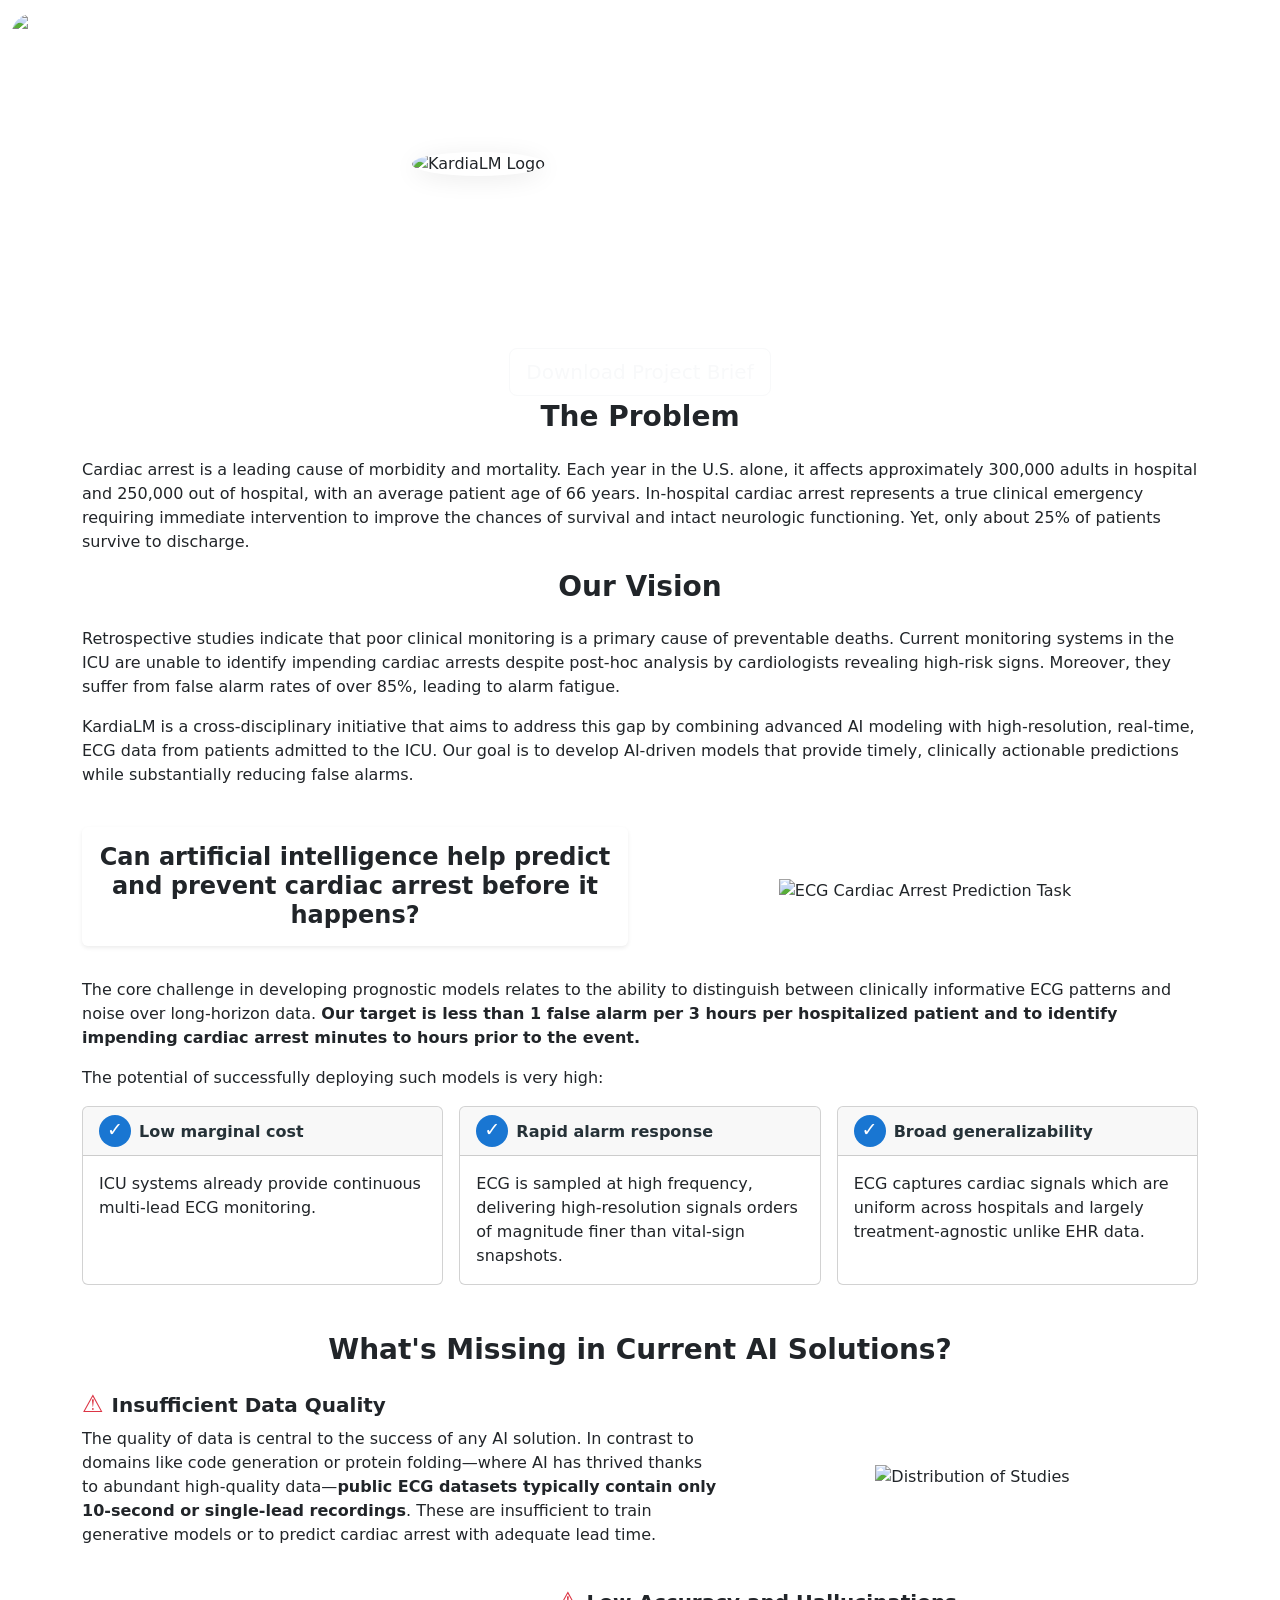
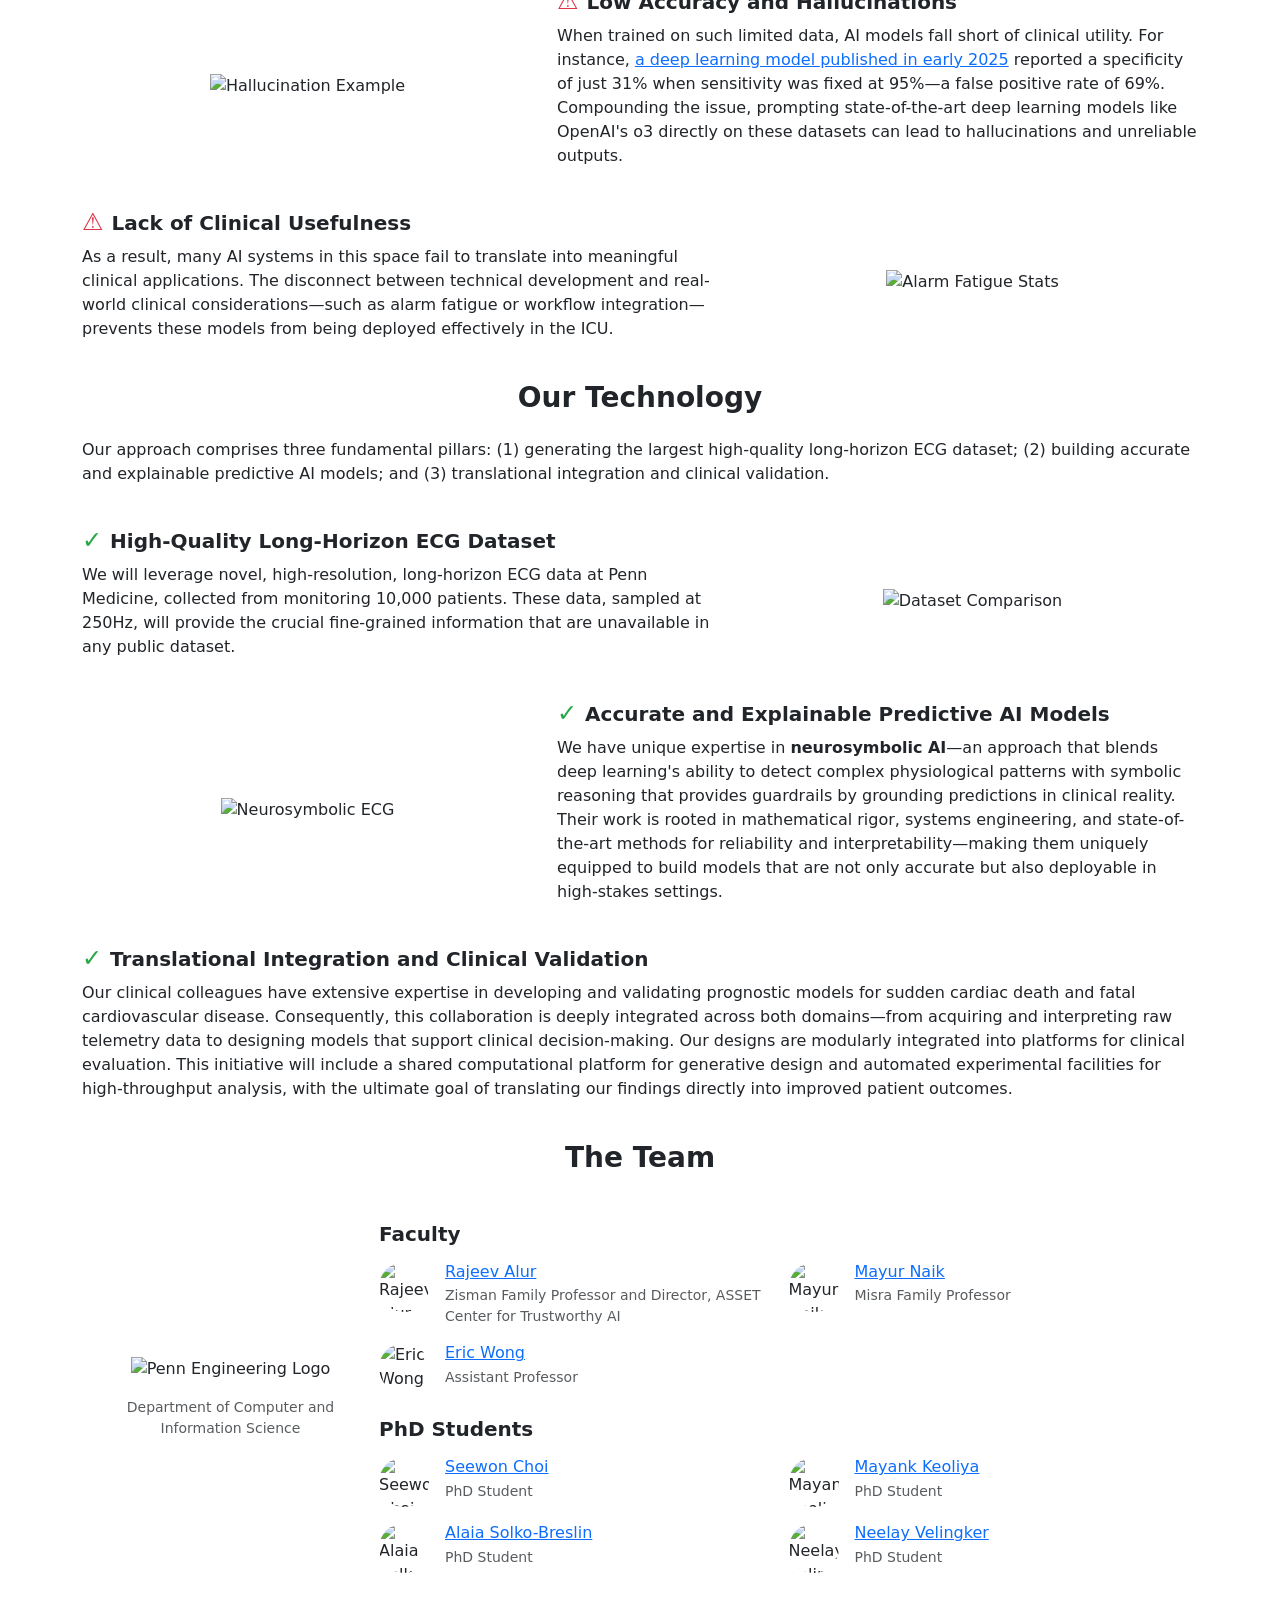
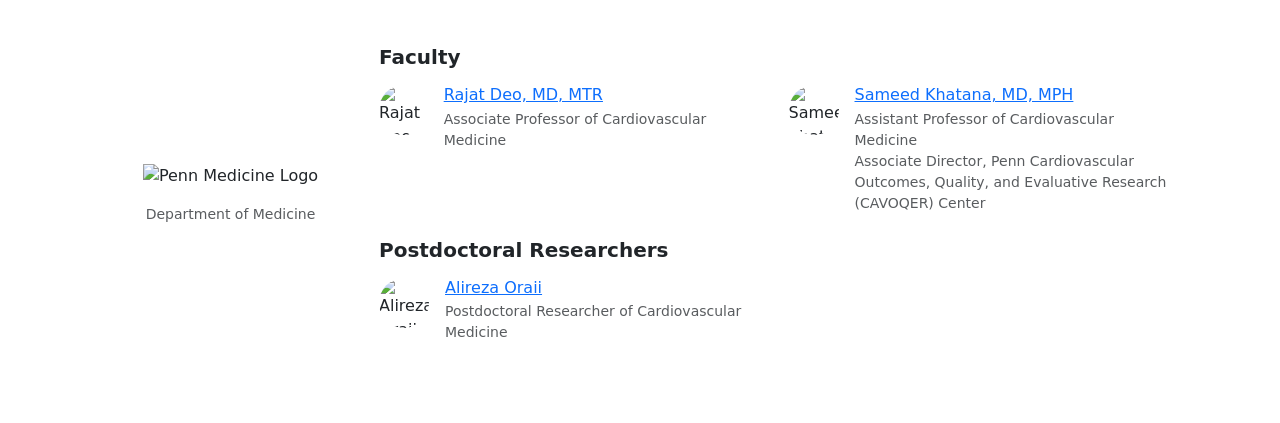
==== index.html @ ac27d563 "changed name PULSE -> KardiaLM" ====
<!DOCTYPE html>
<html lang="en">
<head>
  <meta charset="UTF-8">
  <meta name="viewport" content="width=device-width, initial-scale=1">
  <title>KardiaLM: Predictive AI for Cardiac Monitoring</title>
  <link rel="icon" type="image/png" href="images/logo.png">
  <link href="https://cdn.jsdelivr.net/npm/bootstrap@5.3.0/dist/css/bootstrap.min.css" rel="stylesheet">
  <link rel="stylesheet" href="css/styles.css">
</head>
<body>

<!-- Navbar -->
<nav class="navbar navbar-expand-lg navbar-dark bg-navbar fixed-top">
  <div class="container-fluid">
    <a class="navbar-brand d-flex align-items-center" href="#">
      <img src="images/logo.png" alt="KardiaLM Logo" width="45" height="40" class="me-2" style="border-radius:50%;">
      <span>KardiaLM</span>
    </a>
    <button class="navbar-toggler" type="button" data-bs-toggle="collapse" data-bs-target="#navbarNav">
      <span class="navbar-toggler-icon"></span>
    </button>
    <div class="collapse navbar-collapse" id="navbarNav">
      <ul class="navbar-nav ms-auto">
        <li class="nav-item"><a class="nav-link" href="#problem">The Problem</a></li>
        <li class="nav-item"><a class="nav-link" href="#vision">Our Vision</a></li>
        <li class="nav-item"><a class="nav-link" href="#existing-ai">Existing AI Solutions</a></li>
        <li class="nav-item"><a class="nav-link" href="#technology">Our Technology</a></li>
        <li class="nav-item"><a class="nav-link" href="#team">The Team</a></li>
      </ul>
    </div>
  </div>
</nav>

<!-- Hero Section -->
<section class="section bg-hero d-flex align-items-center justify-content-center" style="min-height: 400px;">
  <div class="container">
    <!-- Large & Medium: Logo left, Text right -->
    <div class="row align-items-center justify-content-center d-none d-md-flex" style="min-height: 320px;">
      <div class="col-auto pe-4">
        <img src="images/logo.png" alt="KardiaLM Logo" style="width: 180px; height: 180px; border-radius:50%; box-shadow: 0 4px 24px rgba(0,0,0,0.08);">
      </div>
      <div class="col-auto ps-3">
        <h1 class="fw-bold mb-2 text-white pulse-title" style="letter-spacing: 2px;">KardiaLM</h1>
        <p class="mb-0 text-white-50 pulse-subtitle">Predictive AI for Cardiac Monitoring</p>
      </div>
    </div>
    
    <!-- Small: Everything stacked and centered -->
    <div class="row justify-content-center d-md-none text-center" style="min-height: 320px;">
      <div class="col-12 d-flex flex-column justify-content-center align-items-center">
        <img src="images/logo.png" alt="KardiaLM Logo" style="width: 150px; height: 150px; border-radius:50%; box-shadow: 0 4px 24px rgba(0,0,0,0.08); margin-bottom: 20px;">
        <h1 class="fw-bold mb-2 text-white pulse-title" style="letter-spacing: 2px;">KardiaLM</h1>
        <p class="mb-0 text-white-50 pulse-subtitle">Predictive AI for Cardiac Monitoring</p>
      </div>
    </div>
    
    <div class="row justify-content-center mt-4">
      <div class="col-auto">
        <a href="Generative%20AI%20for%20Cardiac%20Arrest%20Prediction.pdf" class="btn btn-outline-light btn-lg">Download Project Brief</a>
      </div>
    </div>
  </div>
</section>

<!-- Problem Section -->
<section id="problem" class="section">
  <div class="container">
    <div class="h3 fw-bold mb-4 text-center">The Problem</div>
    <p>Cardiac arrest is a leading cause of morbidity and mortality. Each year in the U.S. alone, it affects approximately 300,000 adults in hospital and 250,000 out of hospital, with an average patient age of 66 years.  In-hospital cardiac arrest represents a true clinical emergency requiring immediate intervention to improve the chances of survival and intact neurologic functioning. Yet, only about 25% of patients survive to discharge.</p>
  </div>
</section>

<!-- Vision Section -->
<section id="vision" class="section bg-alt">
  <div class="container">
    <div class="h3 fw-bold mb-4 text-center">Our Vision</div>
    <div class="row mb-4">
      <div class="col-12">
        <p>Retrospective studies indicate that poor clinical monitoring is a primary cause of preventable deaths.  Current monitoring systems in the ICU are unable to identify impending cardiac arrests despite post-hoc analysis by cardiologists revealing high-risk signs. Moreover, they suffer from false alarm rates of over 85%, leading to alarm fatigue.</p>
        <p>KardiaLM is a cross-disciplinary initiative that aims to address this gap by combining advanced AI modeling with high-resolution, real-time, ECG data from patients admitted to the ICU.  Our goal is to develop AI-driven models that provide timely, clinically actionable predictions while substantially reducing false alarms.</p>
      </div>
    </div>
    <div class="row align-items-center mb-4">
      <div class="col-lg-6 col-12 mb-3 mb-lg-0">
        <div class="ai-question text-center p-3 rounded shadow-sm fw-bold h4">
          Can artificial intelligence help predict and prevent cardiac arrest before it happens?
        </div>
      </div>
      <div class="col-lg-6 col-12 text-center">
        <img src="images/ecg-ca-prediction-task.png" alt="ECG Cardiac Arrest Prediction Task" class="img-fluid">
      </div>
    </div>
    <div class="row mb-4">
      <div class="col-12">
        <p>The core challenge in developing prognostic models relates to the ability to distinguish between clinically informative ECG patterns and noise over long-horizon data.
          <b>Our target is less than 1 false alarm per 3 hours per hospitalized patient and to identify impending cardiac arrest minutes to hours prior to the event.</b></p>
        <p>The potential of successfully deploying such models is very high:</p>
    
        <div class="row g-3 mb-4">
          <div class="col-lg-4 col-md-6 col-12">
            <div class="card h-100">
              <div class="card-header fw-bold" style="color:#263238;">
                <span class="me-2 d-inline-flex justify-content-center align-items-center" style="background:#1976d2; width: 2em; height: 2em; border-radius: 50%;"><span style="color:#fff; font-size:1.2em;">&#10003;</span></span>Low marginal cost
              </div>
              <div class="card-body">
                ICU systems already provide continuous multi-lead ECG monitoring.
              </div>
            </div>
          </div>
          <div class="col-lg-4 col-md-6 col-12">
            <div class="card h-100">
              <div class="card-header fw-bold" style="color:#263238;">
                <span class="me-2 d-inline-flex justify-content-center align-items-center" style="background:#1976d2; width: 2em; height: 2em; border-radius: 50%;"><span style="color:#fff; font-size:1.2em;">&#10003;</span></span>Rapid alarm response
              </div>
              <div class="card-body">
                ECG is sampled at high frequency, delivering high-resolution signals orders of magnitude finer than vital-sign snapshots.
              </div>
            </div>
          </div>
          <div class="col-lg-4 col-12">
            <div class="card h-100">
              <div class="card-header fw-bold" style="color:#263238;">
                <span class="me-2 d-inline-flex justify-content-center align-items-center" style="background:#1976d2; width: 2em; height: 2em; border-radius: 50%;"><span style="color:#fff; font-size:1.2em;">&#10003;</span></span>Broad generalizability
              </div>
              <div class="card-body">
                ECG captures cardiac signals which are uniform across hospitals and largely treatment-agnostic unlike EHR data.
              </div>
            </div>
          </div>
        </div>
      </div>
    </div>
  </div>
</section>

<!-- Existing AI Solutions Section -->
<section id="existing-ai" class="section">
  <div class="container">
    <div class="h3 fw-bold mb-4 text-center">What's Missing in Current AI Solutions?</div>
    <div class="row mb-4 align-items-center">
      <div class="col-lg-7 col-md-12 col-12 mb-3 mb-lg-0">
        <p><span class="fw-bold h5 d-block mb-2 subsection-header"><span class="me-2" style="color: #dc3545; font-size: 1.2em;">⚠️</span>Insufficient Data Quality</span>
        The quality of data is central to the success of any AI solution. In contrast to domains like code generation or protein folding—where AI has thrived thanks to abundant high-quality data—<b>public ECG datasets typically contain only 10-second or single-lead recordings</b>. These are insufficient to train generative models or to predict cardiac arrest with adequate lead time.</p>
      </div>
      <div class="col-lg-5 col-md-12 col-12 text-center">
        <img src="images/distribution-of-studies.png" alt="Distribution of Studies" class="img-fluid" style="max-width: 100%">
      </div>
    </div>
    <div class="row mb-4 align-items-center">
      <div class="col-lg-7 col-12 mb-3 mb-lg-0 order-lg-2">
        <p><span class="fw-bold h5 d-block mb-2 subsection-header"><span class="me-2" style="color: #dc3545; font-size: 1.2em;">⚠️</span>Low Accuracy and Hallucinations</span>
        When trained on such limited data, AI models fall short of clinical utility.
        For instance, <a href="https://pubmed.ncbi.nlm.nih.gov/40110219/">a deep learning model published in early 2025</a> reported a specificity of just 31% when sensitivity was fixed at 95%—a false positive rate of 69%.
        Compounding the issue, prompting state-of-the-art deep learning models like OpenAI's o3 directly on these datasets can lead to hallucinations and unreliable outputs.</p>
      </div>
      <div class="col-lg-5 col-12 text-center order-lg-1 mb-3 mb-lg-0">
        <img src="images/o3-hallucination.png" alt="Hallucination Example" class="img-fluid" style="max-width: 100%">
      </div>
    </div>
    <div class="row mb-4 align-items-center">
      <div class="col-lg-7 col-12 mb-3 mb-lg-0">
        <p><span class="fw-bold h5 d-block mb-2 subsection-header"><span class="me-2" style="color: #dc3545; font-size: 1.2em;">⚠️</span>Lack of Clinical Usefulness</span>
        As a result, many AI systems in this space fail to translate into meaningful clinical applications.
        The disconnect between technical development and real-world clinical considerations—such as alarm fatigue or workflow integration—prevents these models from being deployed effectively in the ICU.</p>
      </div>
      <div class="col-lg-5 col-12 text-center">
        <img src="images/alarm-fatigue-stats.jpg" alt="Alarm Fatigue Stats" class="img-fluid" style="max-width: 100%">
      </div>
    </div>
  </div>
</section>

<!-- Technology Section -->
<section id="technology" class="section bg-alt">
  <div class="container">
    <div class="h3 fw-bold mb-4 text-center">Our Technology</div>
    <div class="row mb-4">
      <div class="col-12">
        <p>Our approach comprises three fundamental pillars: (1) generating the largest high-quality long-horizon ECG dataset; (2) building accurate and explainable predictive AI models; and (3) translational integration and clinical validation.</p>
      </div>
    </div>
    <div class="row mb-4 align-items-center">
      <div class="col-lg-7 col-md-12 col-12 mb-3 mb-lg-0">
        <p><span class="fw-bold h5 d-block mb-2 subsection-header"><span class="me-2" style="color: #28a745; font-size: 1.2em;">✓</span>High-Quality Long-Horizon ECG Dataset</span>
        We will leverage novel, high-resolution, long-horizon ECG data at Penn Medicine, collected from monitoring 10,000 patients. These data, sampled at 250Hz, will provide the crucial fine-grained information that are unavailable in any public dataset.</p>
      </div>
      <div class="col-lg-5 col-md-12 col-12 text-center">
        <img src="images/dataset-comparison.png" alt="Dataset Comparison" class="img-fluid" style="max-width: 100%">
      </div>
    </div>
    <div class="row mb-4 align-items-center">
      <div class="col-lg-7 col-12 mb-3 mb-lg-0 order-lg-2">
        <p><span class="fw-bold h5 d-block mb-2 subsection-header"><span class="me-2" style="color: #28a745; font-size: 1.2em;">✓</span>Accurate and Explainable Predictive AI Models</span>
        We have unique expertise in <b>neurosymbolic AI</b>—an approach that blends deep learning's ability to detect complex physiological patterns with symbolic reasoning that provides guardrails by grounding predictions in clinical reality. Their work is rooted in mathematical rigor, systems engineering, and state-of-the-art methods for reliability and interpretability—making them uniquely equipped to build models that are not only accurate but also deployable in high-stakes settings.</p>
      </div>
      <div class="col-lg-5 col-12 text-center order-lg-1 mb-3 mb-lg-0">
        <img src="images/neurosymbolic-ecg.png" alt="Neurosymbolic ECG" class="img-fluid" style="max-width: 100%">
      </div>
    </div>
        <div class="row mb-4">
      <div class="col-12">
        <p><span class="fw-bold h5 d-block mb-2 subsection-header"><span class="me-2" style="color: #28a745; font-size: 1.2em;">✓</span>Translational Integration and Clinical Validation</span>
        Our clinical colleagues have extensive expertise in developing and validating prognostic models for sudden cardiac death and fatal cardiovascular disease.
        Consequently, this collaboration is deeply integrated across both domains—from acquiring and interpreting raw telemetry data to designing models that support clinical decision-making.
        Our designs are modularly integrated into platforms for clinical evaluation.
        This initiative will include a shared computational platform for generative design and automated experimental facilities for high-throughput analysis, with the ultimate goal of translating our findings directly into improved patient outcomes.</p>
      </div>
    </div>
  </div>
</section>

<!-- Team Section -->
<section id="team" class="section">
  <div class="container">
    <div class="h3 fw-bold mb-4 text-center">The Team</div>
    <!-- Penn Engineering Section -->
    <div class="bg-penn-engineering p-4 rounded-4 mb-4">
      <div class="row">
        <div class="col-lg-3 col-12 d-flex flex-column align-items-center justify-content-center mb-lg-0 mb-3" style="min-height: 200px;">
          <img src="images/penn-engineering-logo.png" alt="Penn Engineering Logo" class="img-fluid mb-3" style="max-height: 60px;">
          <div class="text-center">
            <div class="text-muted small">Department of Computer and Information Science</div>
          </div>
        </div>
        <div class="col-lg-9 col-12">
          <!-- Faculty Section -->
          <div class="mb-4">
            <h5 class="fw-bold mb-3 subsection-header">Faculty</h5>
            <!-- Row 1: Rajeev & Mayur -->
            <div class="row mb-3">
              <div class="col-md-6 col-12 mb-3 mb-md-0">
                <div class="d-flex align-items-start">
                  <img src="images/rajeev_alur.jpg" alt="Rajeev Alur" class="rounded-circle me-3" style="width: 50px; height: 50px;">
                  <div>
                    <h6 class="mb-1"><a href="https://www.cis.upenn.edu/~alur/" target="_blank" rel="noopener">Rajeev Alur</a></h6>
                    <div class="small text-muted">Zisman Family Professor and Director, ASSET Center for Trustworthy AI</div>
                  </div>
                </div>
              </div>
              <div class="col-md-6 col-12">
                <div class="d-flex align-items-start">
                  <img src="images/mayur_naik.jpg" alt="Mayur Naik" class="rounded-circle me-3" style="width: 50px; height: 50px;">
                  <div>
                    <h6 class="mb-1"><a href="https://www.cis.upenn.edu/~mhnaik/" target="_blank" rel="noopener">Mayur Naik</a></h6>
                    <div class="small text-muted">Misra Family Professor</div>
                  </div>
                </div>
              </div>
            </div>
            <!-- Row 2: Eric -->
            <div class="row">
              <div class="col-md-6 col-12">
                <div class="d-flex align-items-start">
                  <img src="images/eric_wong.jpg" alt="Eric Wong" class="rounded-circle me-3" style="width: 50px; height: 50px;">
                  <div>
                    <h6 class="mb-1"><a href="https://riceric22.github.io/" target="_blank" rel="noopener">Eric Wong</a></h6>
                    <div class="small text-muted">Assistant Professor</div>
                  </div>
                </div>
              </div>
            </div>
          </div>
          
          <!-- PhD Students Section -->
          <div>
            <h5 class="fw-bold mb-3 subsection-header">PhD Students</h5>
            <!-- Row 1: Seewon & Mayank -->
            <div class="row mb-3">
              <div class="col-md-6 col-12 mb-3 mb-md-0">
                <div class="d-flex align-items-start">
                  <img src="images/seewon_choi.jpg" alt="Seewon Choi" class="rounded-circle me-3" style="width: 50px; height: 50px;">
                  <div>
                    <h6 class="mb-1"><a href="https://seewonchoi.github.io/" target="_blank" rel="noopener">Seewon Choi</a></h6>
                    <div class="small text-muted">PhD Student</div>
                  </div>
                </div>
              </div>
              <div class="col-md-6 col-12">
                <div class="d-flex align-items-start">
                  <img src="images/mayank_keoliya.jpg" alt="Mayank Keoliya" class="rounded-circle me-3" style="width: 50px; height: 50px;">
                  <div>
                    <h6 class="mb-1"><a href="https://www.seas.upenn.edu/~mkeoliya/" target="_blank" rel="noopener">Mayank Keoliya</a></h6>
                    <div class="small text-muted">PhD Student</div>
                  </div>
                </div>
              </div>
            </div>
            <!-- Row 2: Alaia & Neelay -->
            <div class="row">
              <div class="col-md-6 col-12 mb-3 mb-md-0">
                <div class="d-flex align-items-start">
                  <img src="images/alaia_solko_breslin.png" alt="Alaia Solko-Breslin" class="rounded-circle me-3" style="width: 50px; height: 50px;">
                  <div>
                    <h6 class="mb-1"><a href="https://alaiasolkobreslin.github.io/" target="_blank" rel="noopener">Alaia Solko-Breslin</a></h6>
                    <div class="small text-muted">PhD Student</div>
                  </div>
                </div>
              </div>
              <div class="col-md-6 col-12">
                <div class="d-flex align-items-start">
                  <img src="images/neelay_velinkger.jpg" alt="Neelay Velingker" class="rounded-circle me-3" style="width: 50px; height: 50px;">
                  <div>
                    <h6 class="mb-1"><a href="https://nvelingker.github.io/" target="_blank" rel="noopener">Neelay Velingker</a></h6>
                    <div class="small text-muted">PhD Student</div>
                  </div>
                </div>
              </div>
            </div>
          </div>
        </div>
      </div>
    </div>
    
    <!-- Penn Medicine Section -->
    <div class="bg-penn-medicine p-4 rounded-4">
      <div class="row">
        <div class="col-lg-3 col-12 d-flex flex-column align-items-center justify-content-center mb-lg-0 mb-3" style="min-height: 200px;">
          <img src="images/penn-medicine-logo.png" alt="Penn Medicine Logo" class="img-fluid mb-3" style="max-height: 60px;">
          <div class="text-center">
            <div class="text-muted small">Department of Medicine</div>
          </div>
        </div>
        <div class="col-lg-9 col-12">
          <!-- Faculty Section -->
          <div class="mb-4">
            <h5 class="fw-bold mb-3 subsection-header">Faculty</h5>
            <!-- Row 1: Rajat & Sameed -->
            <div class="row">
              <div class="col-md-6 col-12 mb-3 mb-md-0">
                <div class="d-flex align-items-start">
                  <img src="images/rajat_deo.jpg" alt="Rajat Deo" class="rounded-circle me-3" style="width: 50px; height: 50px;">
                  <div>
                    <h6 class="mb-1"><a href="https://www.med.upenn.edu/apps/faculty/index.php/g275/p8201040" target="_blank" rel="noopener">Rajat Deo, MD, MTR</a></h6>
                    <div class="small text-muted">Associate Professor of Cardiovascular Medicine</div>
                  </div>
                </div>
              </div>
              <div class="col-md-6 col-12">
                <div class="d-flex align-items-start">
                  <img src="images/sameed_khatana.jpg" alt="Sameed Khatana" class="rounded-circle me-3" style="width: 50px; height: 50px;">
                  <div>
                    <h6 class="mb-1"><a href="https://www.med.upenn.edu/khatana-lab/" target="_blank" rel="noopener">Sameed Khatana, MD, MPH</a></h6>
                    <div class="small text-muted">Assistant Professor of Cardiovascular Medicine<br>Associate Director, Penn Cardiovascular Outcomes, Quality, and Evaluative Research (CAVOQER) Center</div>
                  </div>
                </div>
              </div>
            </div>
          </div>
          
          <!-- Postdoctoral Researchers Section -->
          <div>
            <h5 class="fw-bold mb-3 subsection-header">Postdoctoral Researchers</h5>
            <!-- Row 1: Alireza -->
            <div class="row">
              <div class="col-md-6 col-12">
                <div class="d-flex align-items-start">
                  <img src="images/alireza_oraii.jpg" alt="Alireza Oraii" class="rounded-circle me-3" style="width: 50px; height: 50px;">
                  <div>
                    <h6 class="mb-1"><a href="https://www.med.upenn.edu/apps/faculty/index.php/g275/p9641895" target="_blank" rel="noopener">Alireza Oraii</a></h6>
                    <div class="small text-muted">Postdoctoral Researcher of Cardiovascular Medicine</div>
                  </div>
                </div>
              </div>
            </div>
          </div>
        </div>
      </div>
    </div>
  </div>
</section>

<!-- Footer -->
<footer class="bg-navbar text-white text-center p-3">
  <small>&copy; 2025 University of Pennsylvania - KardiaLM Project</small>
</footer>

<script src="https://cdn.jsdelivr.net/npm/bootstrap@5.3.0/dist/js/bootstrap.bundle.min.js"></script>
</body>
</html>
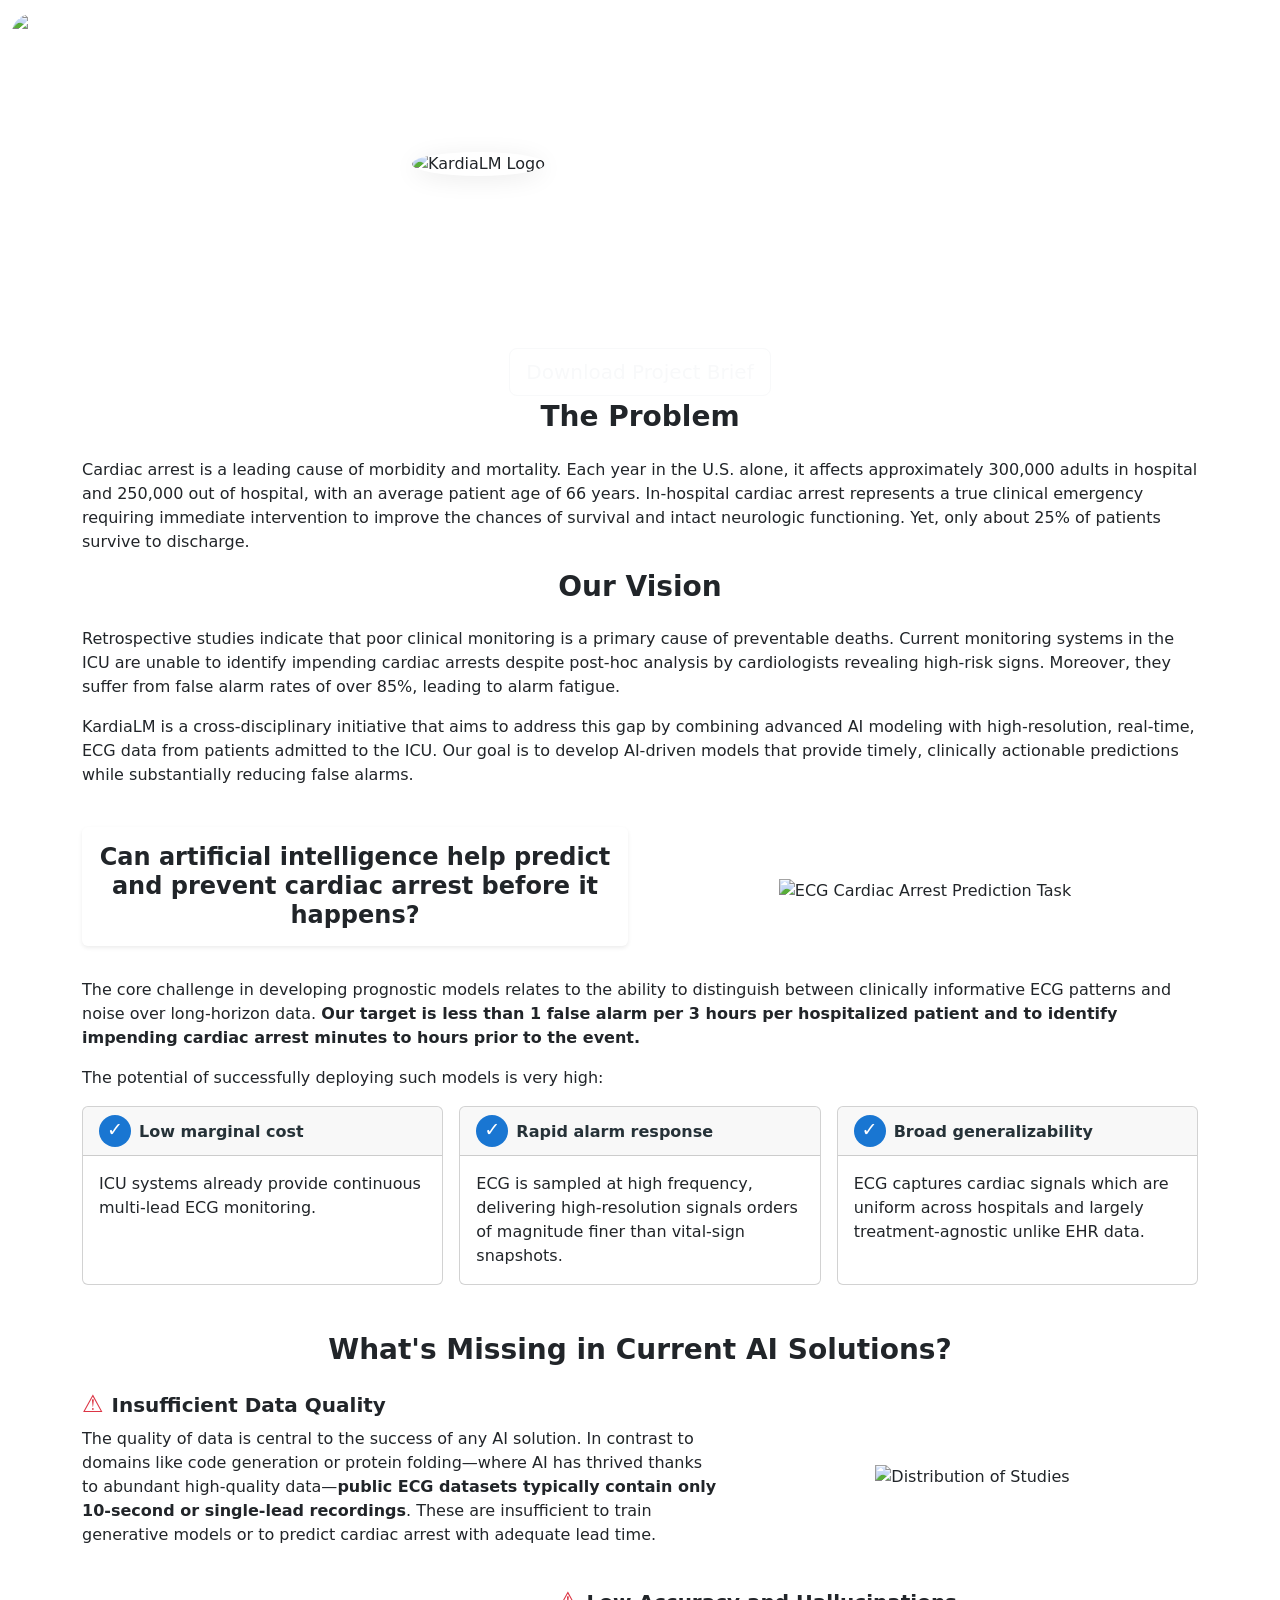
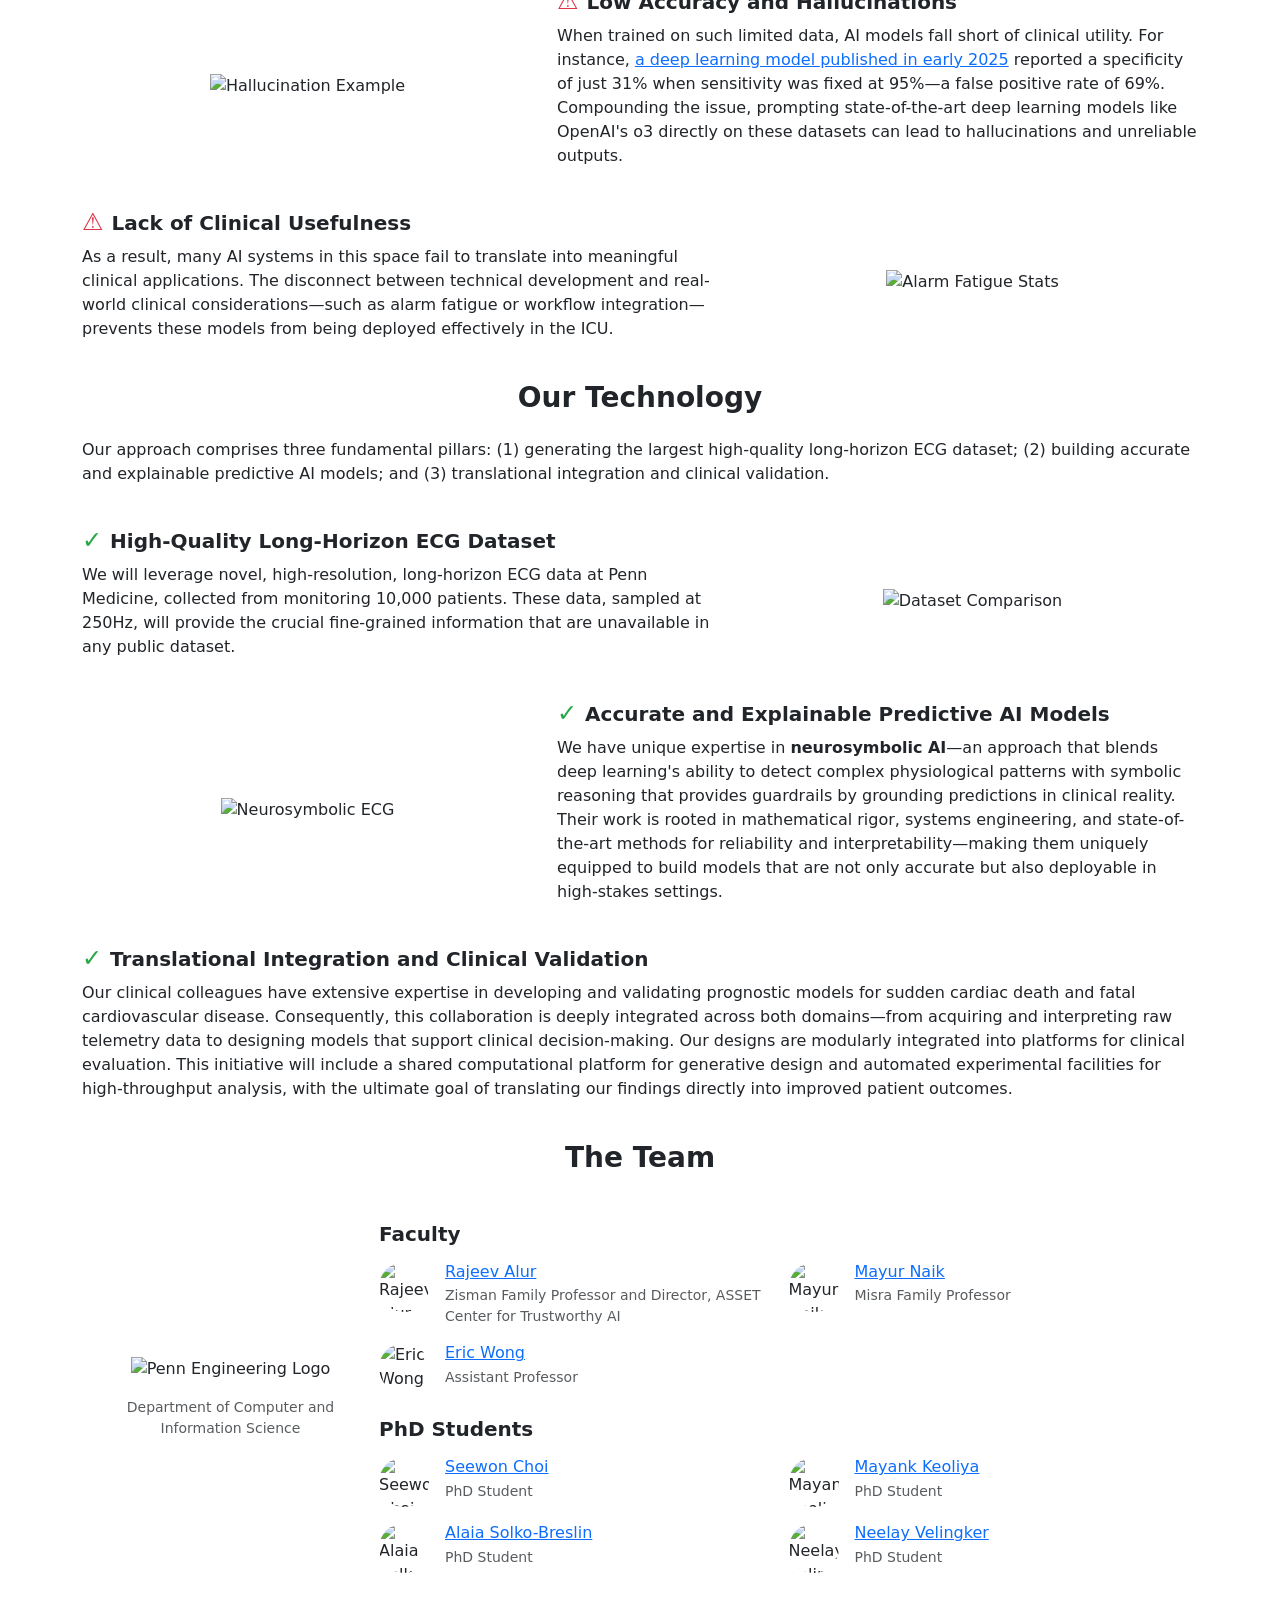
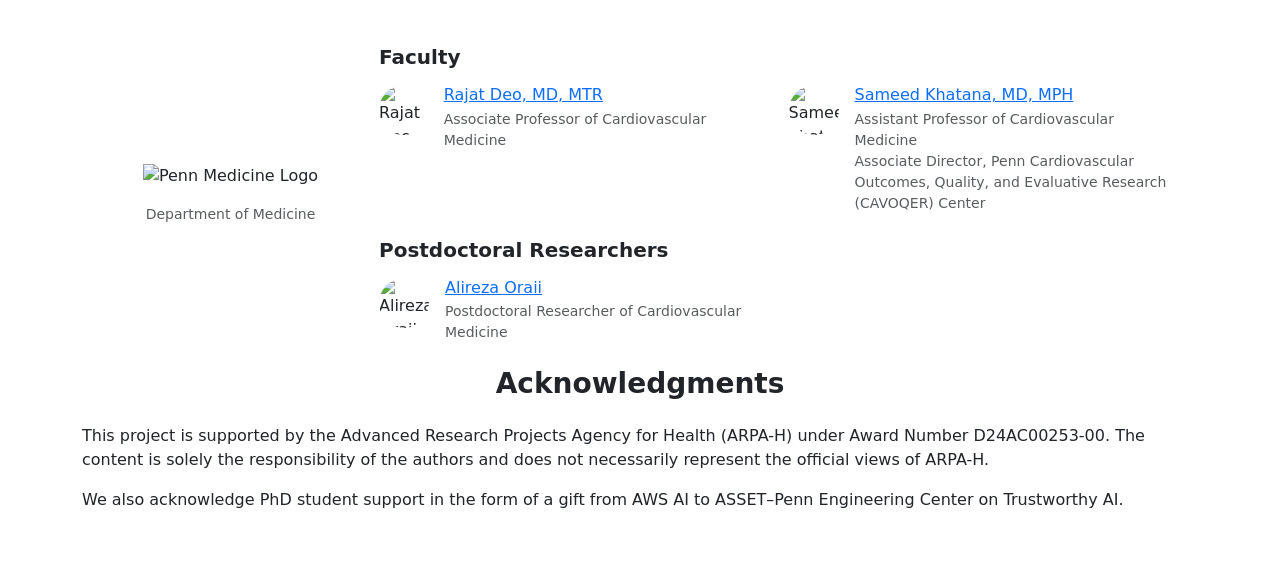
==== commit f0d7aa83: "add ack to ARPA-H and AWS AI" ====
--- a/index.html
+++ b/index.html
@@ -27,6 +27,7 @@
         <li class="nav-item"><a class="nav-link" href="#existing-ai">Existing AI Solutions</a></li>
         <li class="nav-item"><a class="nav-link" href="#technology">Our Technology</a></li>
         <li class="nav-item"><a class="nav-link" href="#team">The Team</a></li>
+        <li class="nav-item"><a class="nav-link" href="#acknowledgments">Acknowledgments</a></li>
       </ul>
     </div>
   </div>
@@ -370,6 +371,19 @@
   </div>
 </section>
 
+<!-- Acknowledgments Section -->
+<section id="acknowledgments" class="section bg-alt">
+  <div class="container">
+    <div class="h3 fw-bold mb-4 text-center">Acknowledgments</div>
+    <div class="row">
+      <div class="col-12">
+        <p>This project is supported by the Advanced Research Projects Agency for Health (ARPA-H) under Award Number D24AC00253-00. The content is solely the responsibility of the authors and does not necessarily represent the official views of ARPA-H.</p>
+        <p>We also acknowledge PhD student support in the form of a gift from AWS AI to ASSET–Penn Engineering Center on Trustworthy AI.</p>
+      </div>
+    </div>
+  </div>
+</section>
+
 <!-- Footer -->
 <footer class="bg-navbar text-white text-center p-3">
   <small>&copy; 2025 University of Pennsylvania - KardiaLM Project</small>
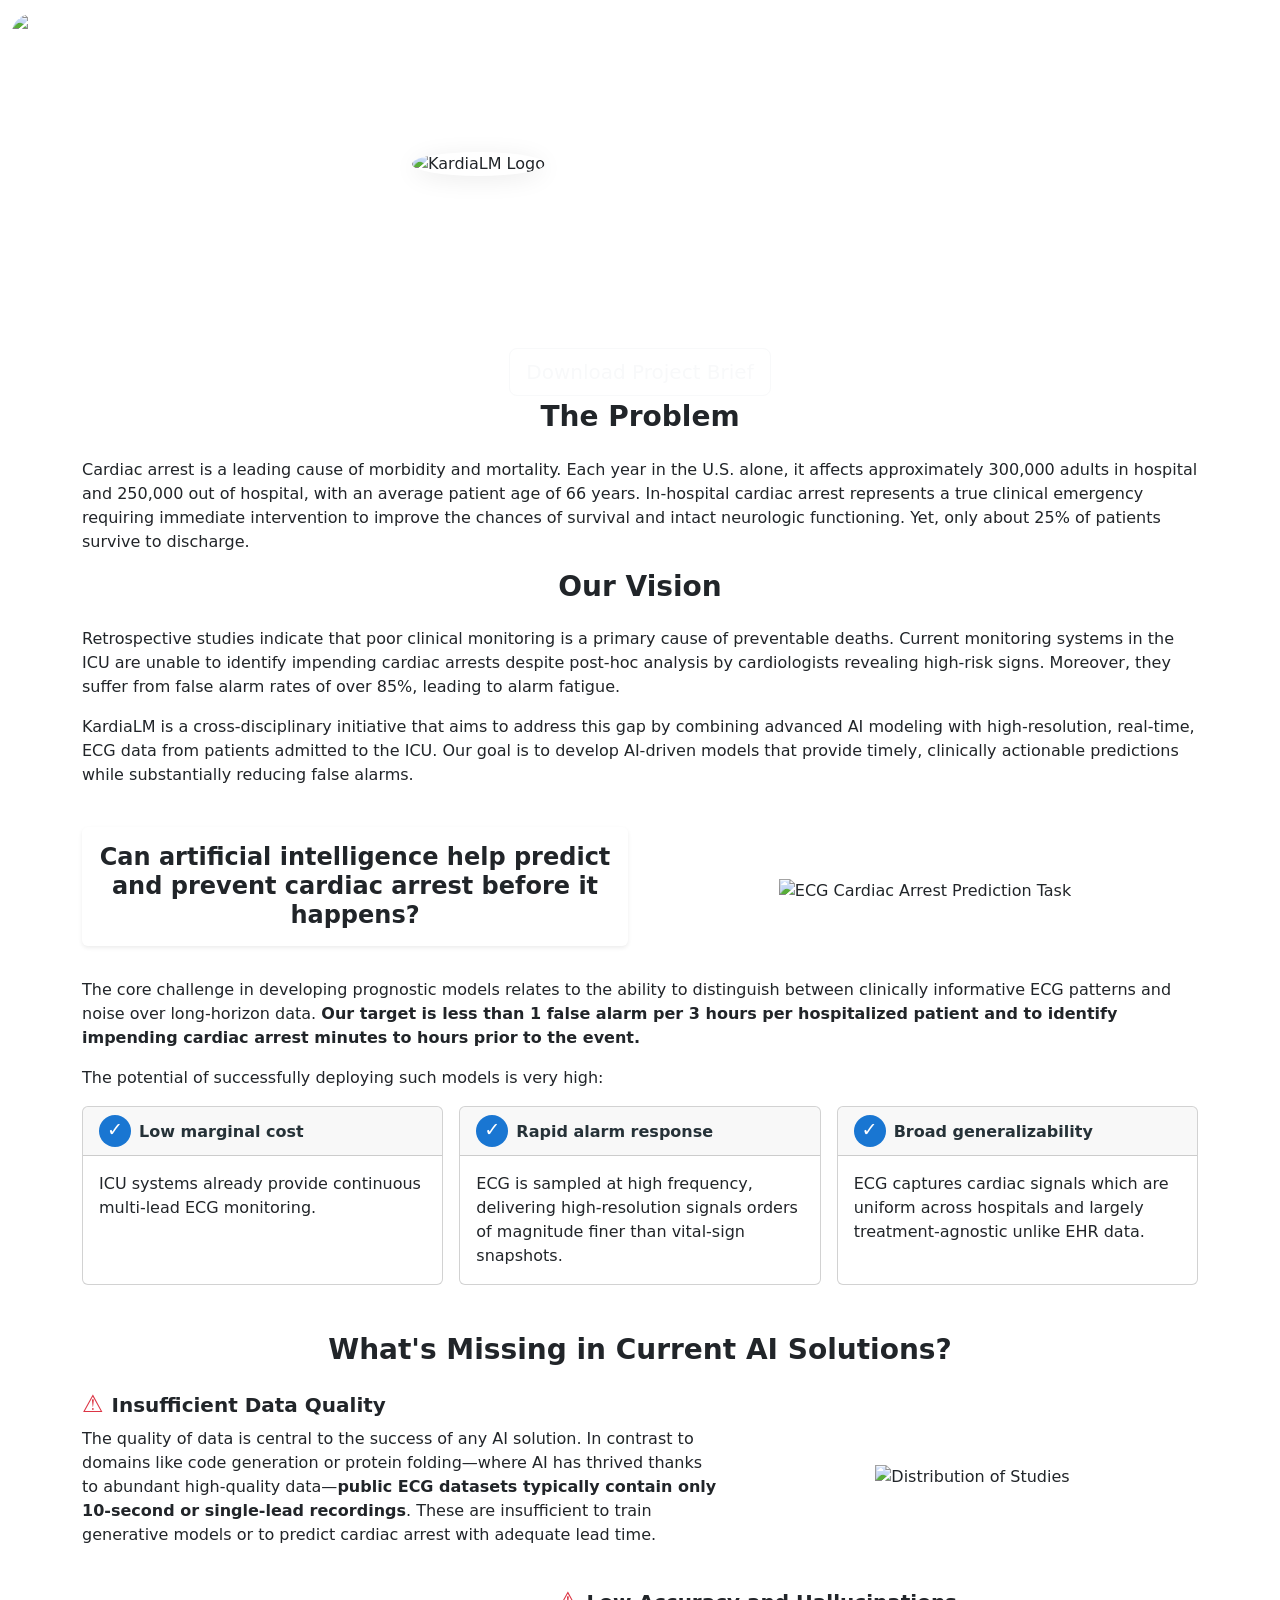
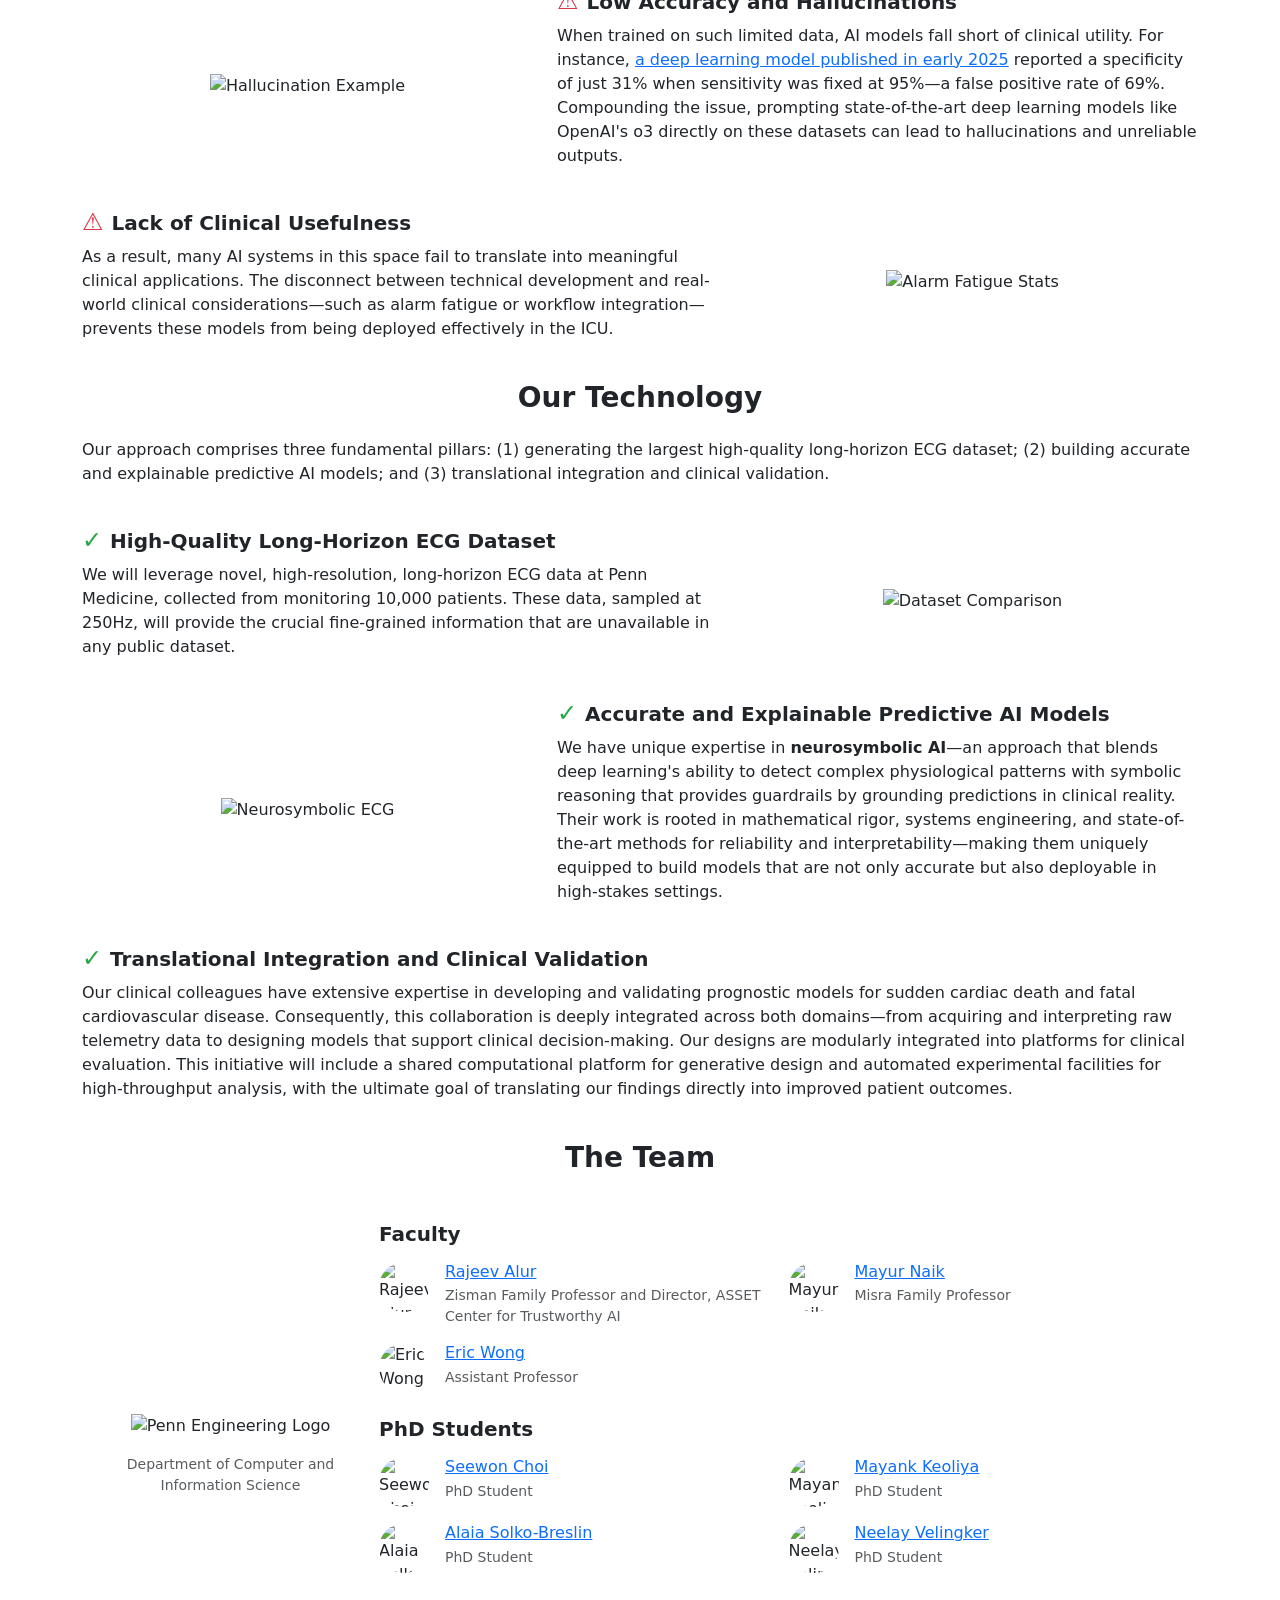
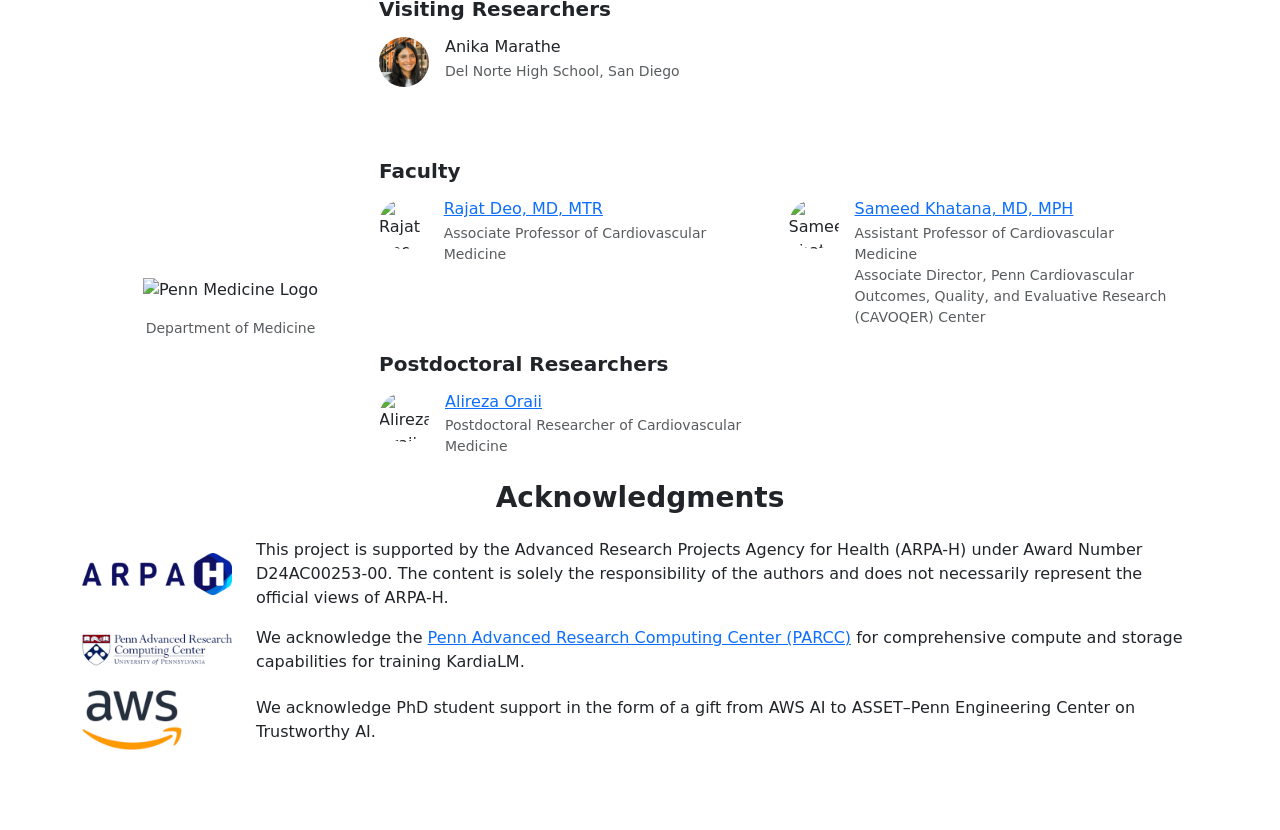
==== commit fe585516: "update" ====
--- a/index.html
+++ b/index.html
@@ -68,7 +68,7 @@
 <section id="problem" class="section">
   <div class="container">
     <div class="h3 fw-bold mb-4 text-center">The Problem</div>
-    <p>Cardiac arrest is a leading cause of morbidity and mortality. Each year in the U.S. alone, it affects approximately 300,000 adults in hospital and 250,000 out of hospital, with an average patient age of 66 years.  In-hospital cardiac arrest represents a true clinical emergency requiring immediate intervention to improve the chances of survival and intact neurologic functioning. Yet, only about 25% of patients survive to discharge.</p>
+    <p>Cardiac arrest is a leading cause of morbidity and mortality. Each year in the U.S. alone, it affects approximately 300,000 adults in hospital and 250,000 out of hospital, with an average patient age of 66 years. In-hospital cardiac arrest represents a true clinical emergency requiring immediate intervention to improve the chances of survival and intact neurologic functioning. Yet, only about 25% of patients survive to discharge.</p>
   </div>
 </section>
 
@@ -78,8 +78,8 @@
     <div class="h3 fw-bold mb-4 text-center">Our Vision</div>
     <div class="row mb-4">
       <div class="col-12">
-        <p>Retrospective studies indicate that poor clinical monitoring is a primary cause of preventable deaths.  Current monitoring systems in the ICU are unable to identify impending cardiac arrests despite post-hoc analysis by cardiologists revealing high-risk signs. Moreover, they suffer from false alarm rates of over 85%, leading to alarm fatigue.</p>
-        <p>KardiaLM is a cross-disciplinary initiative that aims to address this gap by combining advanced AI modeling with high-resolution, real-time, ECG data from patients admitted to the ICU.  Our goal is to develop AI-driven models that provide timely, clinically actionable predictions while substantially reducing false alarms.</p>
+        <p>Retrospective studies indicate that poor clinical monitoring is a primary cause of preventable deaths. Current monitoring systems in the ICU are unable to identify impending cardiac arrests despite post-hoc analysis by cardiologists revealing high-risk signs. Moreover, they suffer from false alarm rates of over 85%, leading to alarm fatigue.</p>
+        <p>KardiaLM is a cross-disciplinary initiative that aims to address this gap by combining advanced AI modeling with high-resolution, real-time, ECG data from patients admitted to the ICU. Our goal is to develop AI-driven models that provide timely, clinically actionable predictions while substantially reducing false alarms.</p>
       </div>
     </div>
     <div class="row align-items-center mb-4">
@@ -199,7 +199,7 @@
         <img src="images/neurosymbolic-ecg.png" alt="Neurosymbolic ECG" class="img-fluid" style="max-width: 100%">
       </div>
     </div>
-        <div class="row mb-4">
+    <div class="row mb-4">
       <div class="col-12">
         <p><span class="fw-bold h5 d-block mb-2 subsection-header"><span class="me-2" style="color: #28a745; font-size: 1.2em;">✓</span>Translational Integration and Clinical Validation</span>
         Our clinical colleagues have extensive expertise in developing and validating prognostic models for sudden cardiac death and fatal cardiovascular disease.
@@ -264,7 +264,7 @@
           </div>
           
           <!-- PhD Students Section -->
-          <div>
+          <div class="mb-4">
             <h5 class="fw-bold mb-3 subsection-header">PhD Students</h5>
             <!-- Row 1: Seewon & Mayank -->
             <div class="row mb-3">
@@ -304,6 +304,23 @@
                   <div>
                     <h6 class="mb-1"><a href="https://nvelingker.github.io/" target="_blank" rel="noopener">Neelay Velingker</a></h6>
                     <div class="small text-muted">PhD Student</div>
+                  </div>
+                </div>
+              </div>
+            </div>
+          </div>
+          
+          <!-- Visiting Researchers Section -->
+          <div>
+            <h5 class="fw-bold mb-3 subsection-header">Visiting Researchers</h5>
+            <!-- Row 1: Anika -->
+            <div class="row">
+              <div class="col-md-6 col-12">
+                <div class="d-flex align-items-start">
+                  <img src="images/anika-marathe.png" alt="Anika Marathe" class="rounded-circle me-3" style="width: 50px; height: 50px;">
+                  <div>
+                    <h6 class="mb-1">Anika Marathe</h6>
+                    <div class="small text-muted">Del Norte High School, San Diego</div>
                   </div>
                 </div>
               </div>
@@ -375,10 +392,32 @@
 <section id="acknowledgments" class="section bg-alt">
   <div class="container">
     <div class="h3 fw-bold mb-4 text-center">Acknowledgments</div>
-    <div class="row">
-      <div class="col-12">
-        <p>This project is supported by the Advanced Research Projects Agency for Health (ARPA-H) under Award Number D24AC00253-00. The content is solely the responsibility of the authors and does not necessarily represent the official views of ARPA-H.</p>
-        <p>We also acknowledge PhD student support in the form of a gift from AWS AI to ASSET–Penn Engineering Center on Trustworthy AI.</p>
+    <div class="mb-4">
+      <div class="d-flex align-items-center mb-3">
+        <div class="me-4 flex-shrink-0" style="width: 150px; min-width: 150px;">
+          <img src="images/arpa-h-logo.png" alt="ARPA-H Logo" style="max-height: 60px; max-width: 100%; height: auto;">
+        </div>
+        <div class="flex-grow-1">
+          <p class="mb-0">This project is supported by the Advanced Research Projects Agency for Health (ARPA-H) under Award Number D24AC00253-00. The content is solely the responsibility of the authors and does not necessarily represent the official views of ARPA-H.</p>
+        </div>
+      </div>
+      <div class="d-flex align-items-center mb-3">
+        <div class="me-4 flex-shrink-0" style="width: 150px; min-width: 150px;">
+          <a href="https://parcc.upenn.edu/" target="_blank" rel="noopener">
+            <img src="images/parcc-logo.png" alt="PARCC Logo" style="max-height: 60px; max-width: 100%; height: auto;">
+          </a>
+        </div>
+        <div class="flex-grow-1">
+          <p class="mb-0">We acknowledge the <a href="https://parcc.upenn.edu/" target="_blank" rel="noopener">Penn Advanced Research Computing Center (PARCC)</a> for comprehensive compute and storage capabilities for training KardiaLM.</p>
+        </div>
+      </div>
+      <div class="d-flex align-items-center">
+        <div class="me-4 flex-shrink-0" style="width: 150px; min-width: 150px;">
+          <img src="images/aws-logo.png" alt="AWS Logo" style="max-height: 60px; max-width: 100%; height: auto;">
+        </div>
+        <div class="flex-grow-1">
+          <p class="mb-0">We acknowledge PhD student support in the form of a gift from AWS AI to ASSET–Penn Engineering Center on Trustworthy AI.</p>
+        </div>
       </div>
     </div>
   </div>
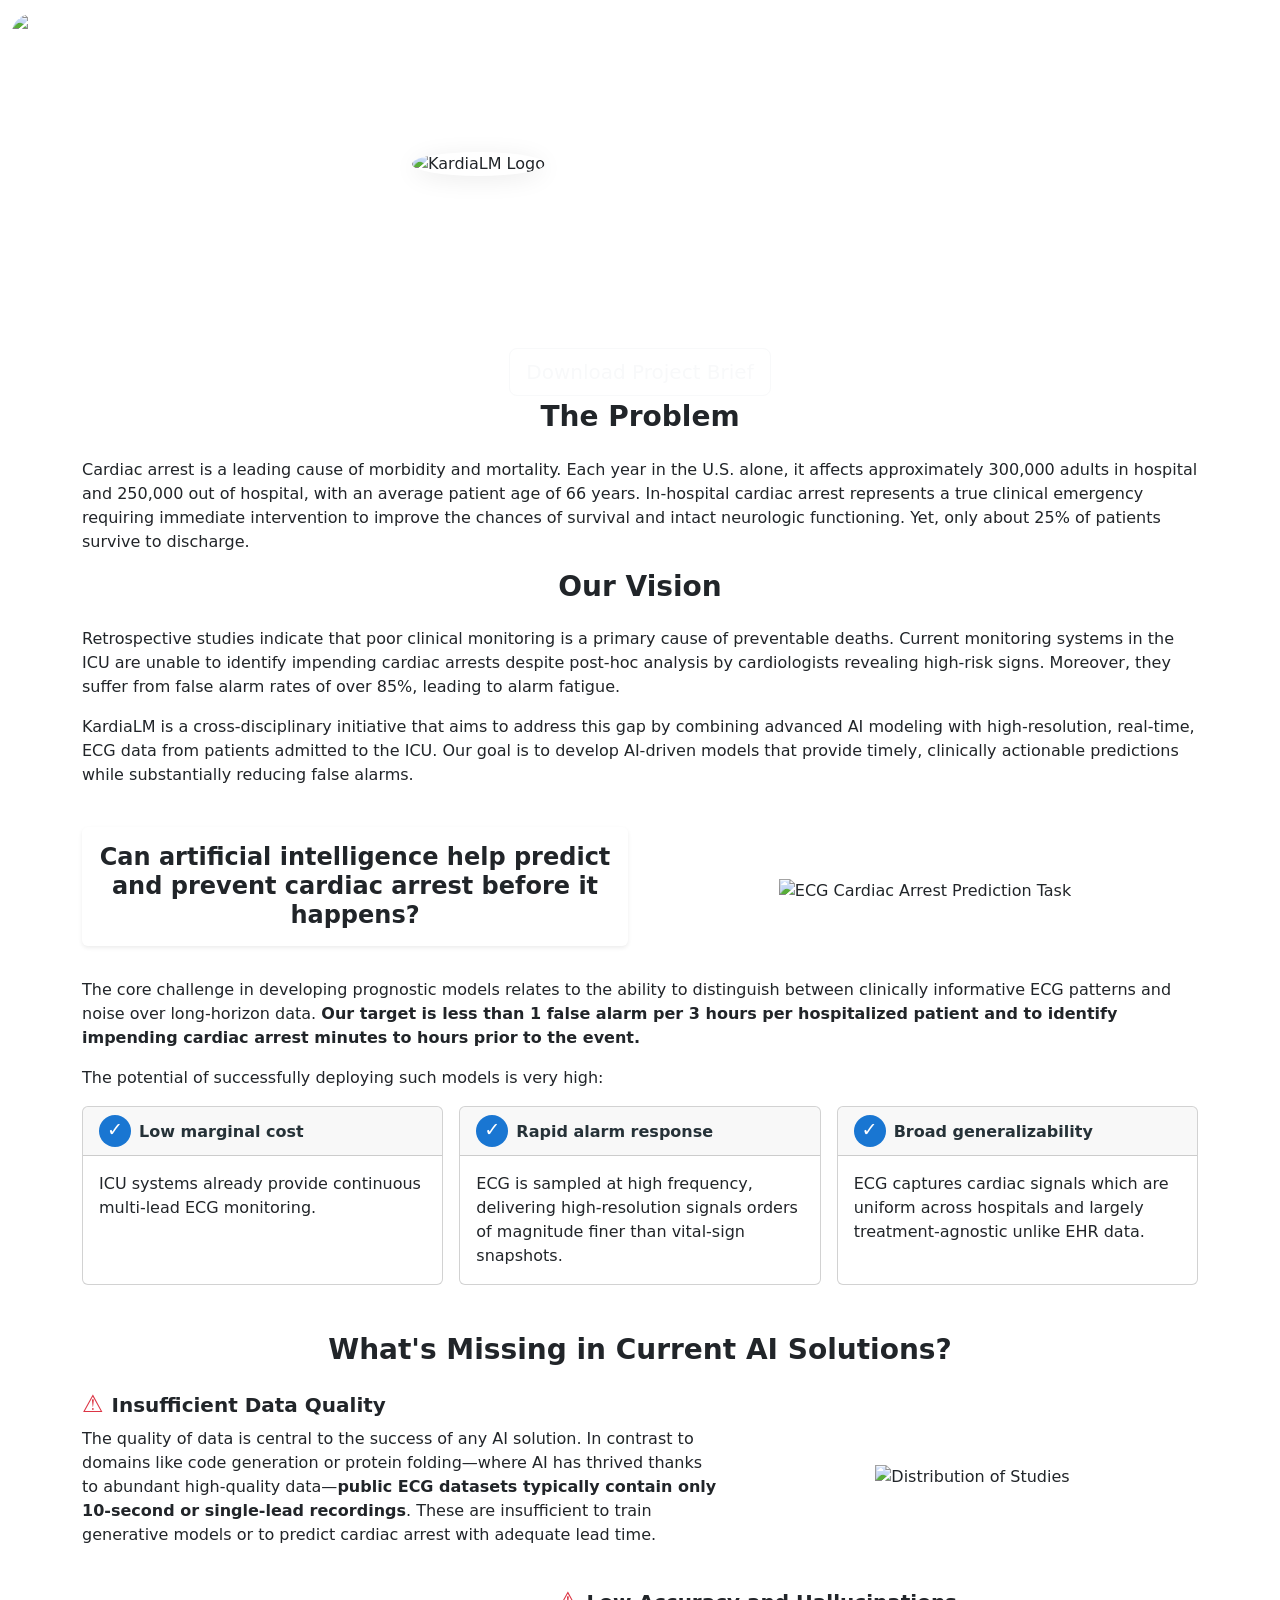
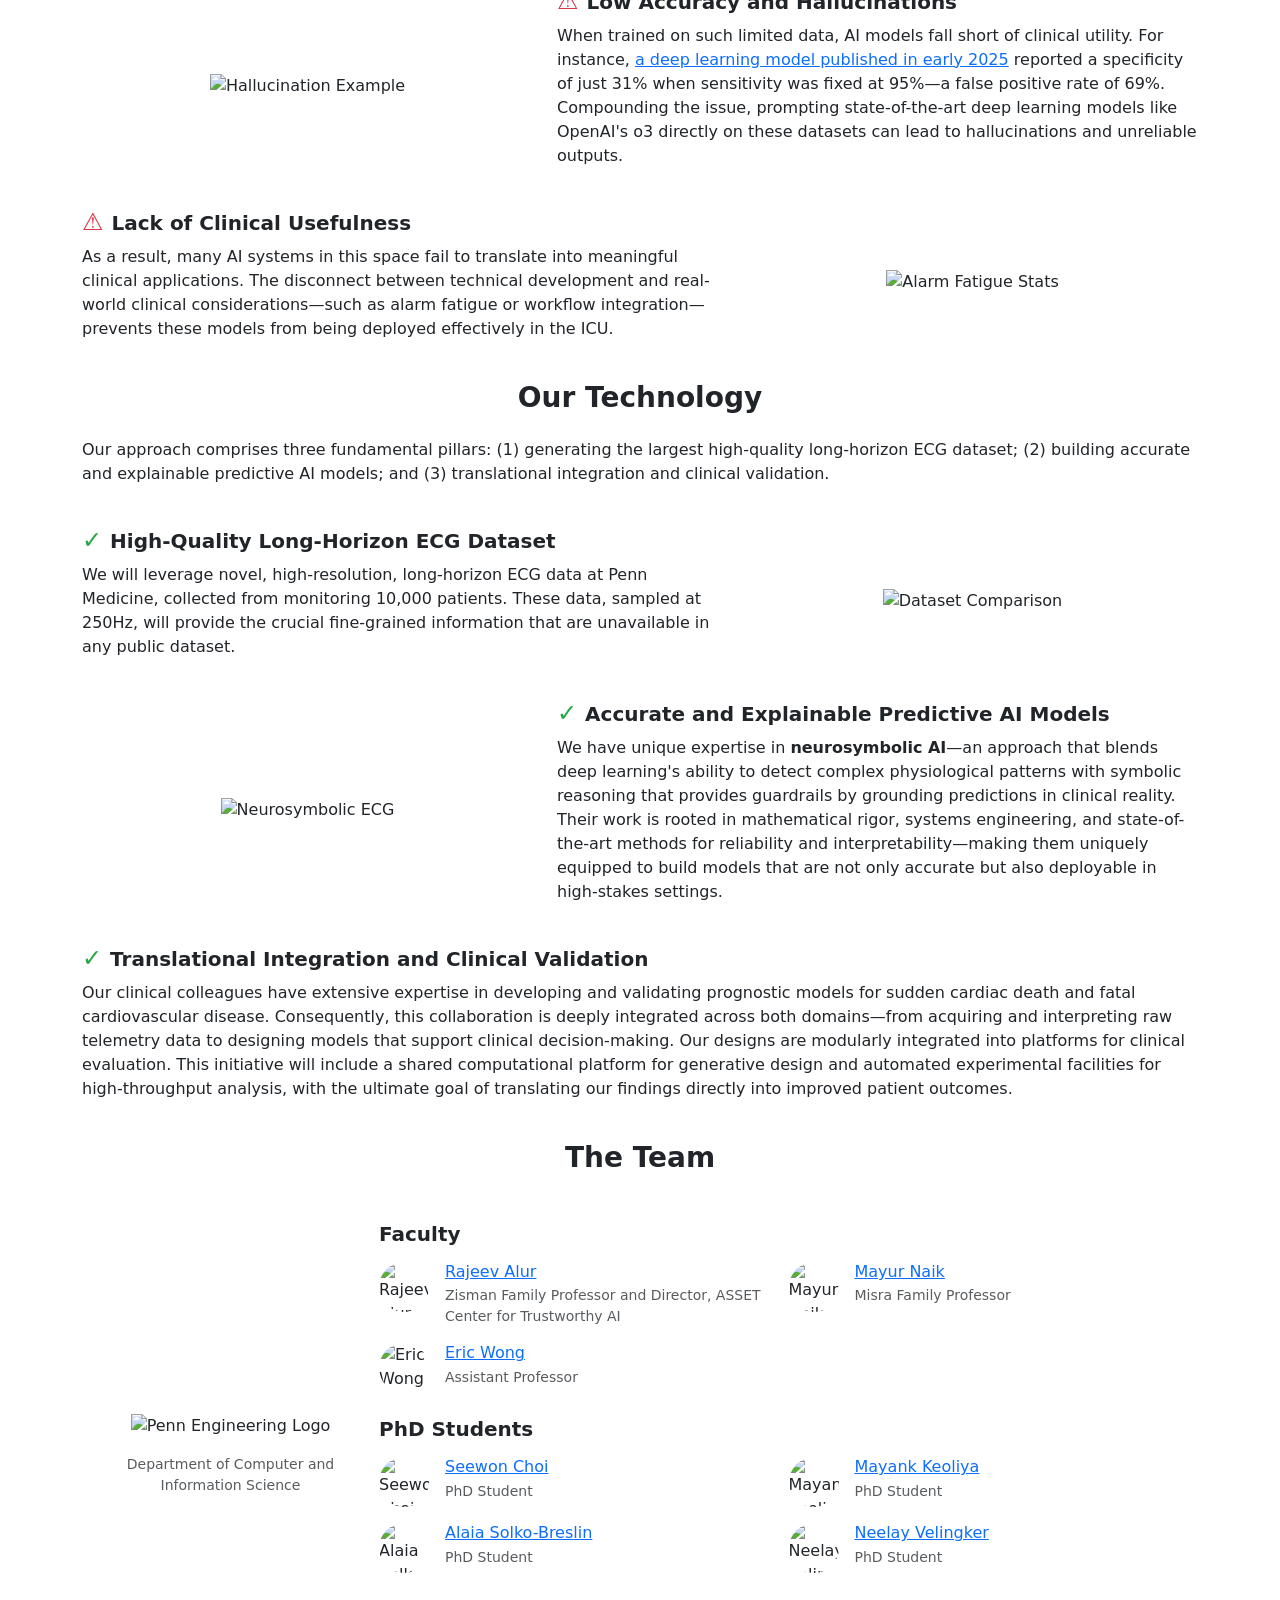
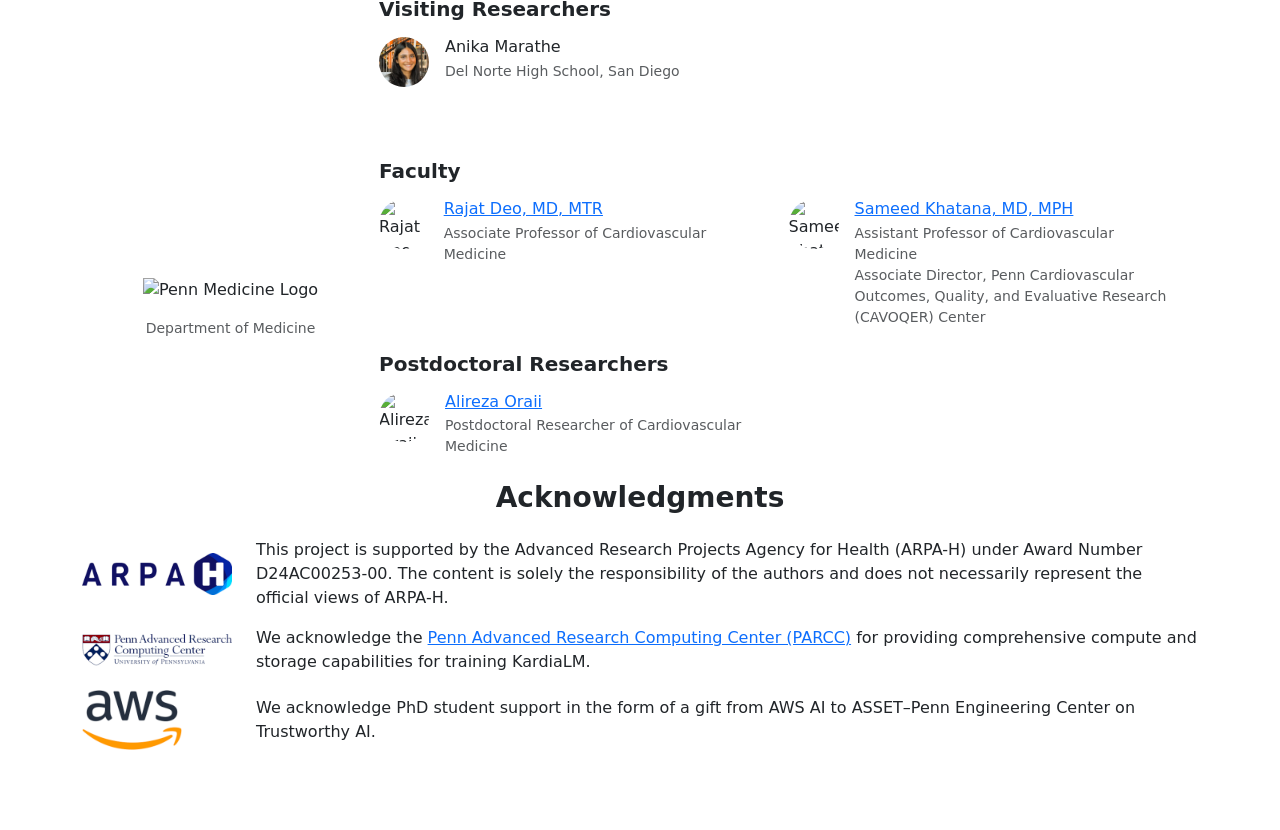
==== commit 3586e578: "update" ====
--- a/index.html
+++ b/index.html
@@ -408,7 +408,7 @@
           </a>
         </div>
         <div class="flex-grow-1">
-          <p class="mb-0">We acknowledge the <a href="https://parcc.upenn.edu/" target="_blank" rel="noopener">Penn Advanced Research Computing Center (PARCC)</a> for comprehensive compute and storage capabilities for training KardiaLM.</p>
+          <p class="mb-0">We acknowledge the <a href="https://parcc.upenn.edu/" target="_blank" rel="noopener">Penn Advanced Research Computing Center (PARCC)</a> for providing comprehensive compute and storage capabilities for training KardiaLM.</p>
         </div>
       </div>
       <div class="d-flex align-items-center">
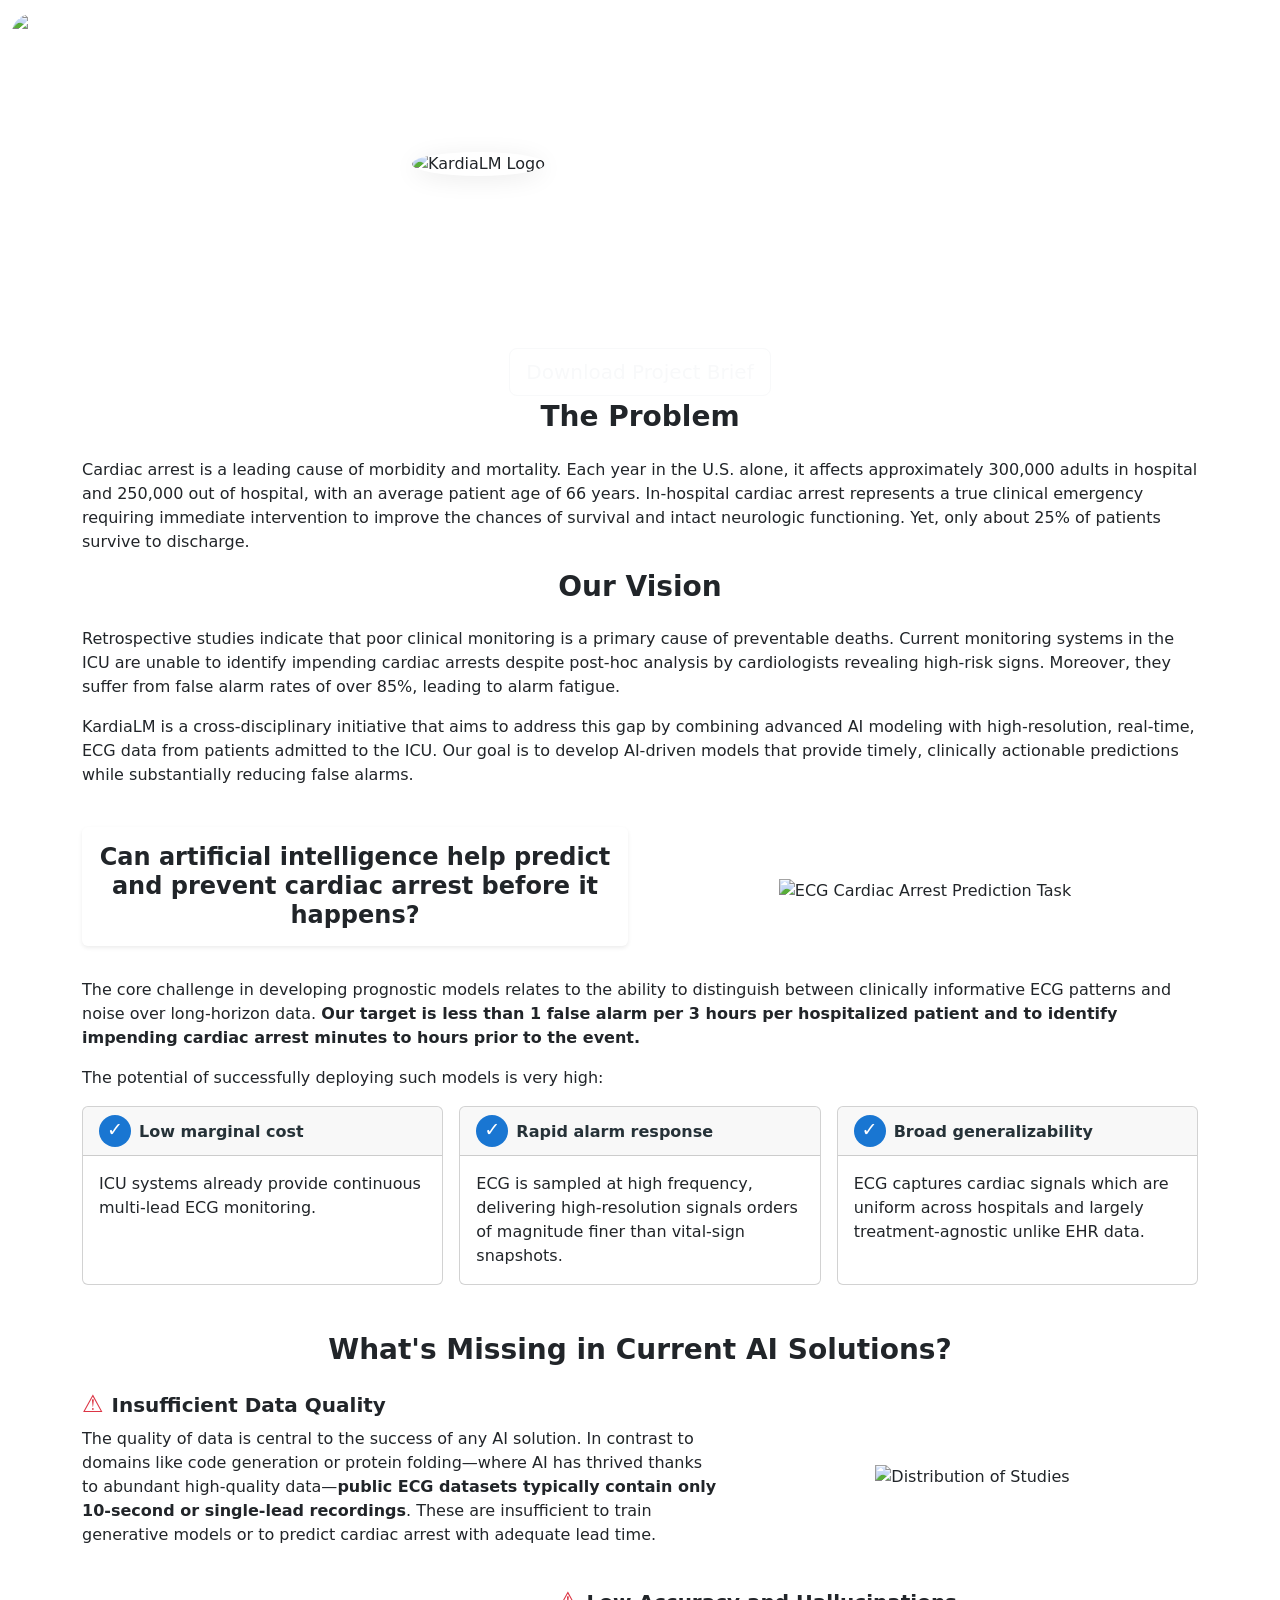
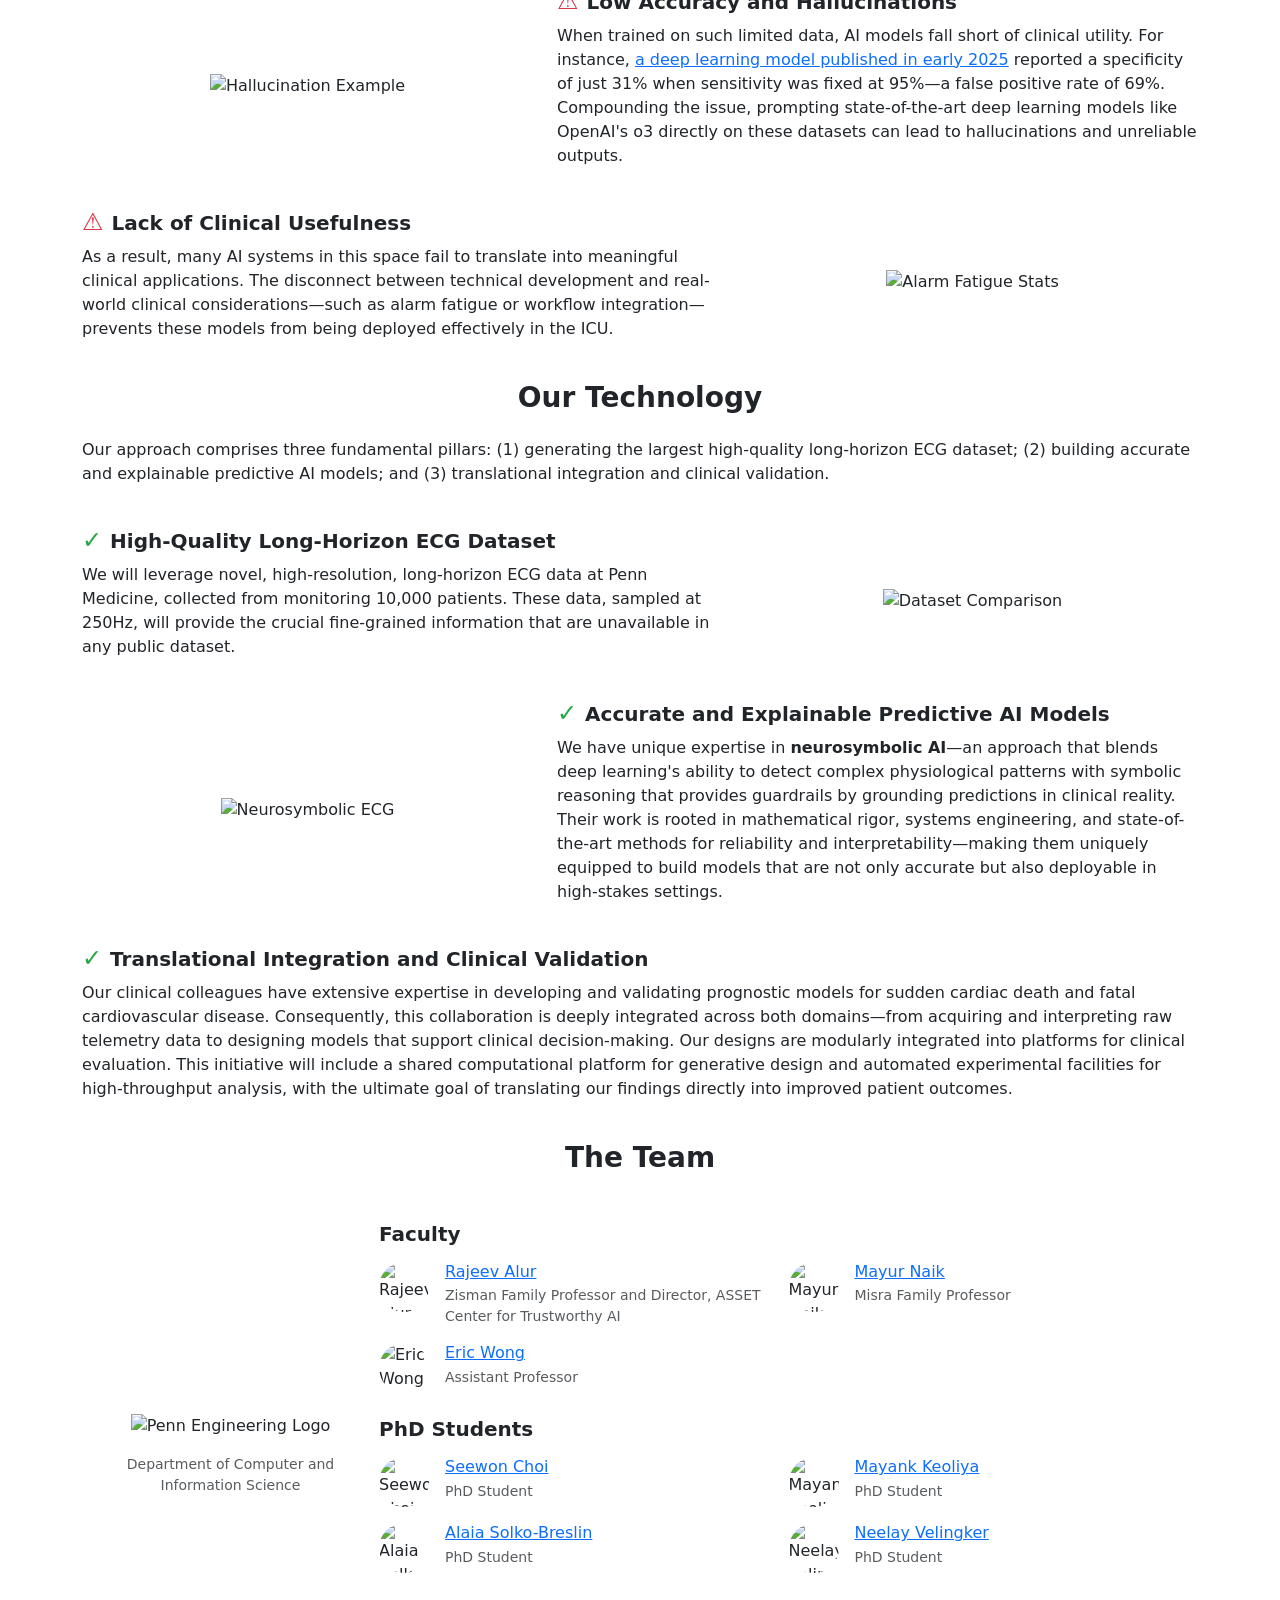
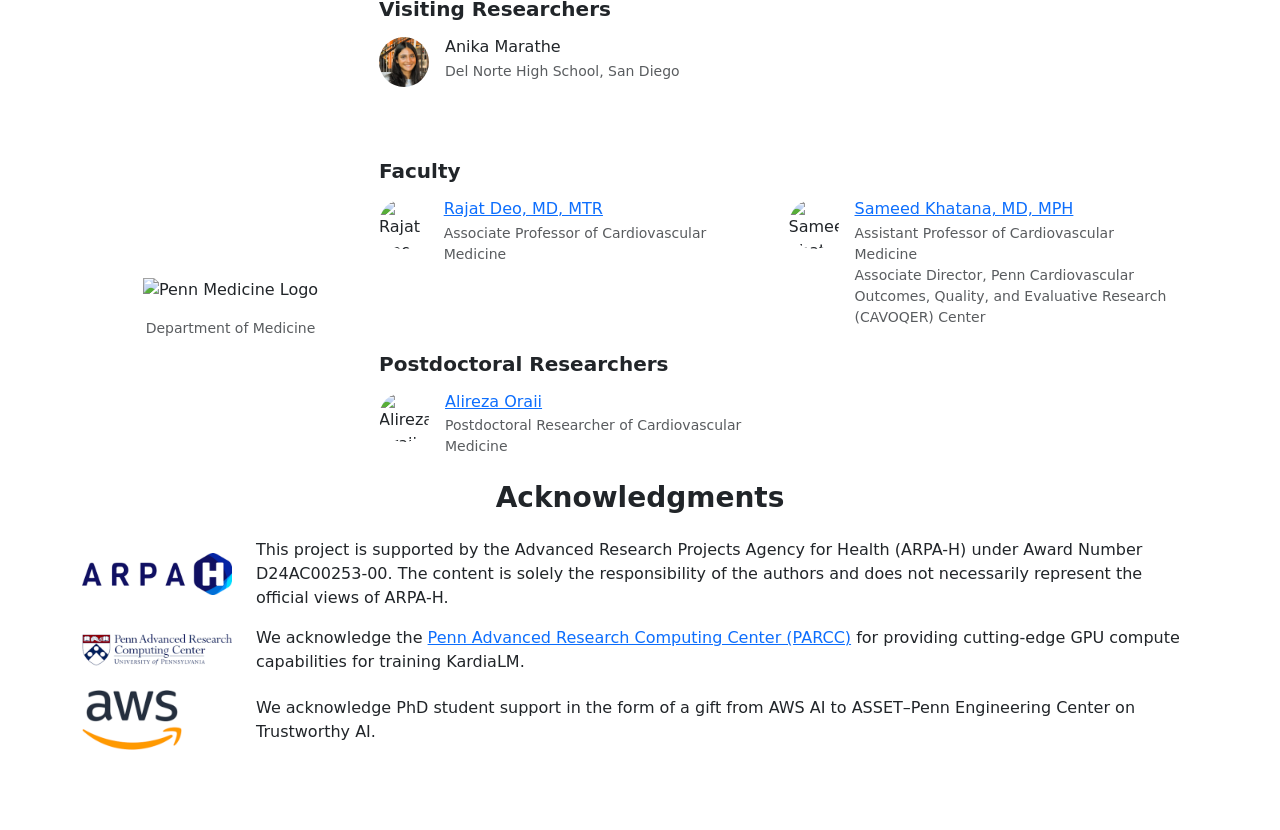
==== commit 85ed4ebf: "update" ====
--- a/index.html
+++ b/index.html
@@ -408,7 +408,7 @@
           </a>
         </div>
         <div class="flex-grow-1">
-          <p class="mb-0">We acknowledge the <a href="https://parcc.upenn.edu/" target="_blank" rel="noopener">Penn Advanced Research Computing Center (PARCC)</a> for providing comprehensive compute and storage capabilities for training KardiaLM.</p>
+          <p class="mb-0">We acknowledge the <a href="https://parcc.upenn.edu/" target="_blank" rel="noopener">Penn Advanced Research Computing Center (PARCC)</a> for providing cutting-edge GPU compute capabilities for training KardiaLM.</p>
         </div>
       </div>
       <div class="d-flex align-items-center">
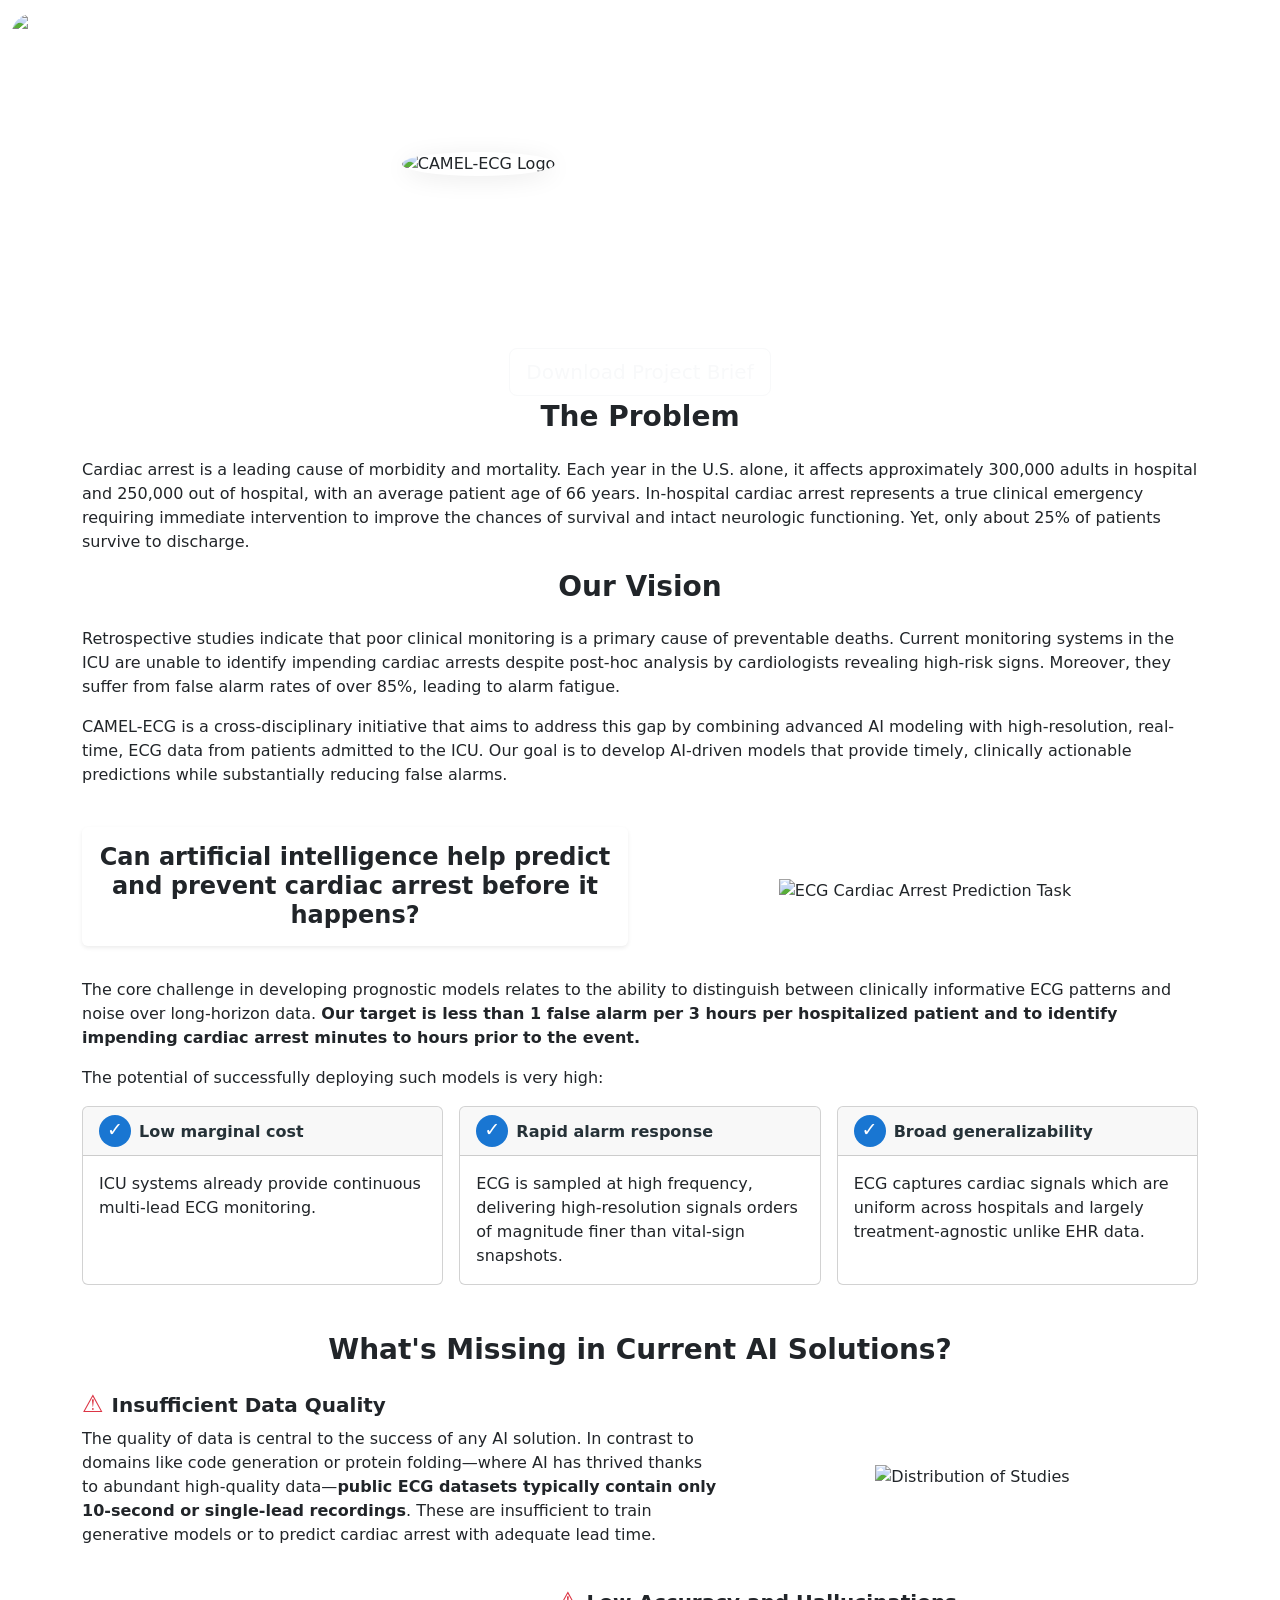
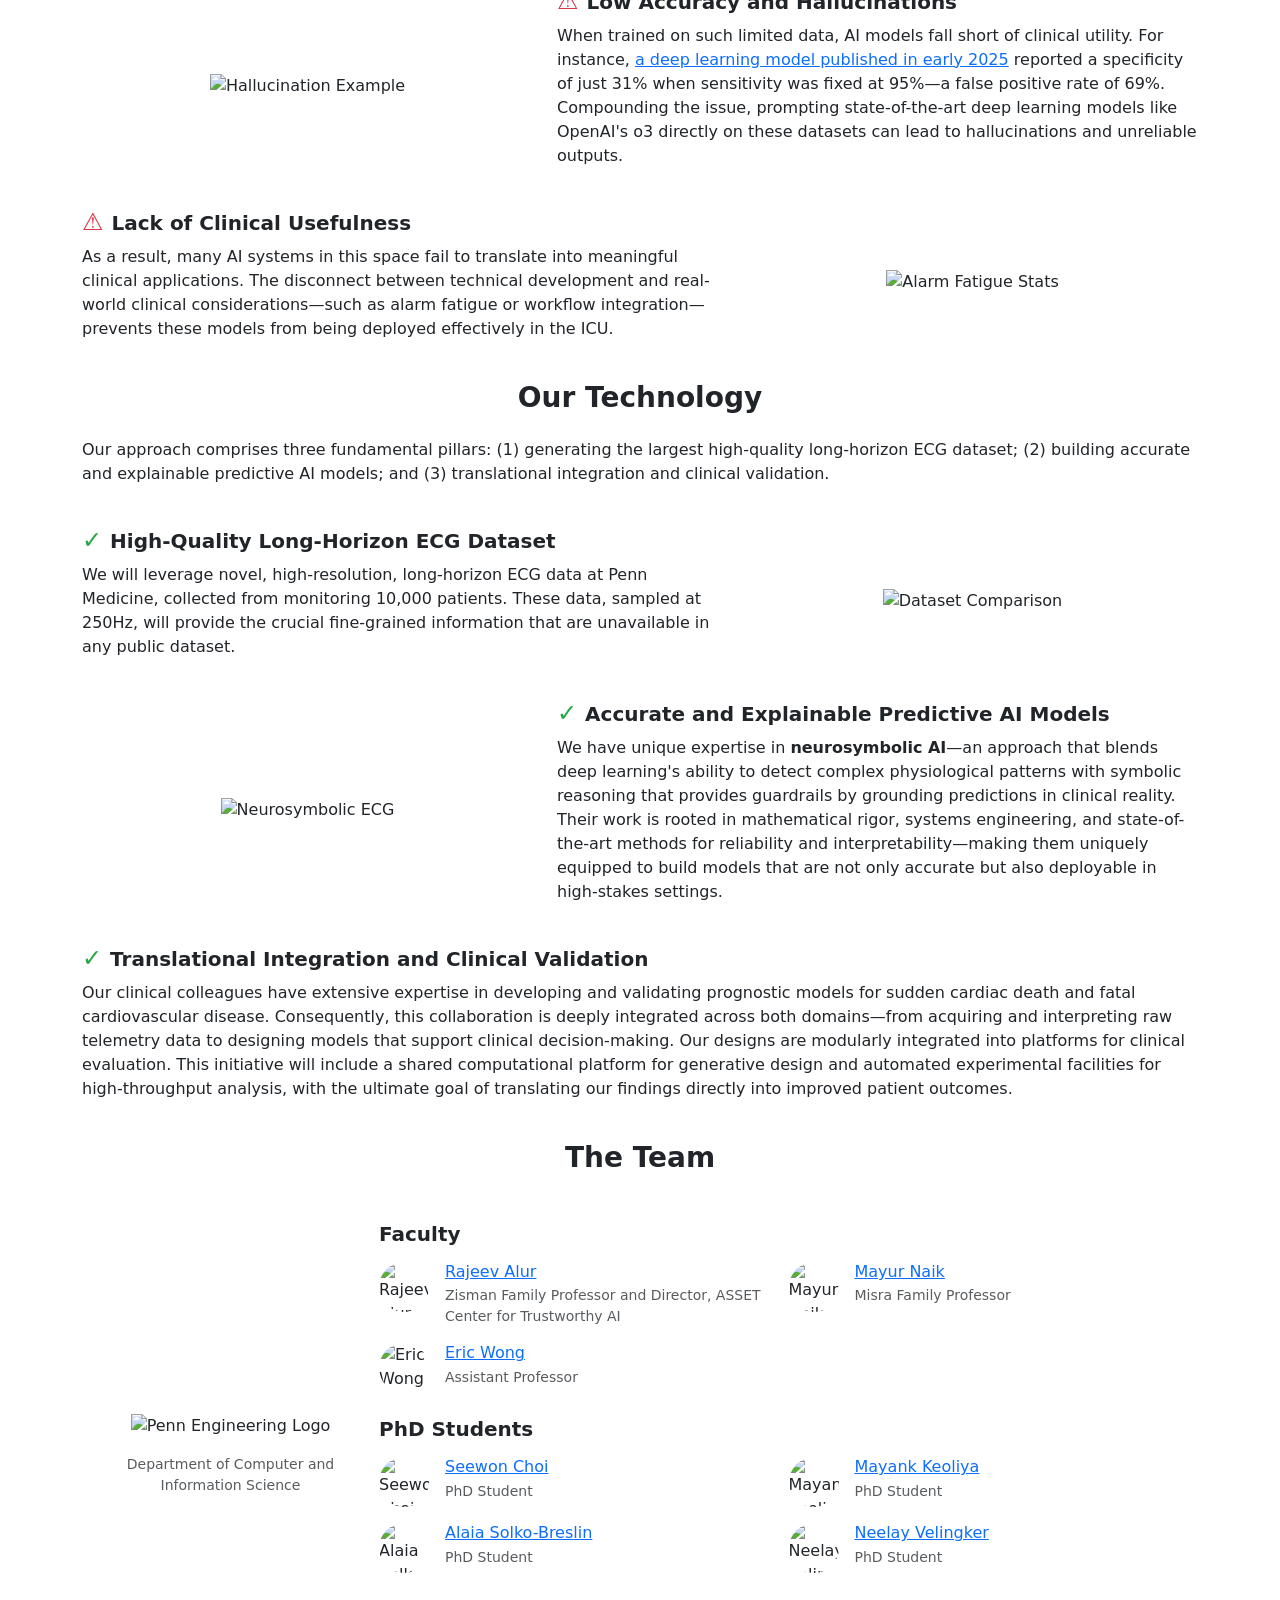
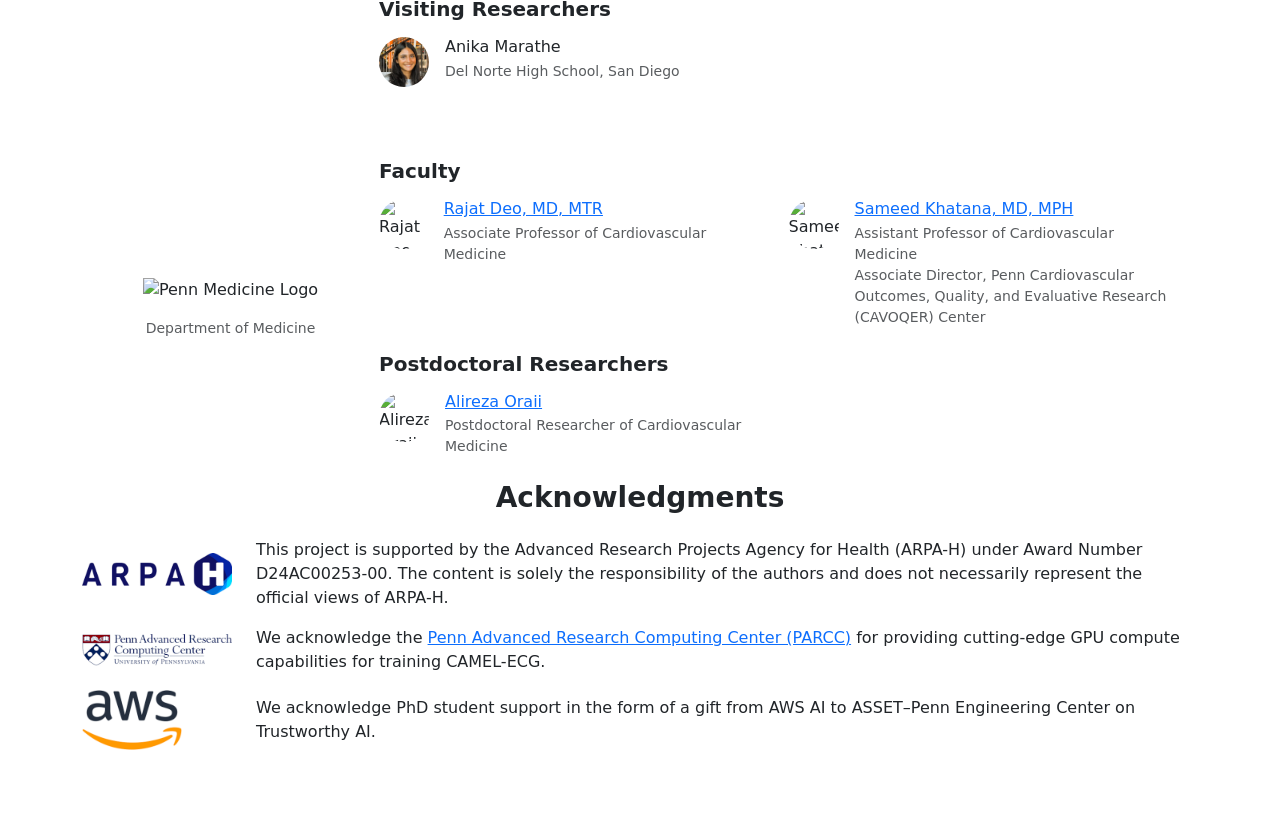
==== commit a0a79332: "change name" ====
--- a/index.html
+++ b/index.html
@@ -3,7 +3,7 @@
 <head>
   <meta charset="UTF-8">
   <meta name="viewport" content="width=device-width, initial-scale=1">
-  <title>KardiaLM: Predictive AI for Cardiac Monitoring</title>
+  <title>CAMEL-ECG: Predictive AI for Cardiac Monitoring</title>
   <link rel="icon" type="image/png" href="images/logo.png">
   <link href="https://cdn.jsdelivr.net/npm/bootstrap@5.3.0/dist/css/bootstrap.min.css" rel="stylesheet">
   <link rel="stylesheet" href="css/styles.css">
@@ -14,8 +14,8 @@
 <nav class="navbar navbar-expand-lg navbar-dark bg-navbar fixed-top">
   <div class="container-fluid">
     <a class="navbar-brand d-flex align-items-center" href="#">
-      <img src="images/logo.png" alt="KardiaLM Logo" width="45" height="40" class="me-2" style="border-radius:50%;">
-      <span>KardiaLM</span>
+      <img src="images/logo.png" alt="CAMEL-ECG Logo" width="45" height="40" class="me-2" style="border-radius:50%;">
+      <span>CAMEL-ECG</span>
     </a>
     <button class="navbar-toggler" type="button" data-bs-toggle="collapse" data-bs-target="#navbarNav">
       <span class="navbar-toggler-icon"></span>
@@ -39,10 +39,10 @@
     <!-- Large & Medium: Logo left, Text right -->
     <div class="row align-items-center justify-content-center d-none d-md-flex" style="min-height: 320px;">
       <div class="col-auto pe-4">
-        <img src="images/logo.png" alt="KardiaLM Logo" style="width: 180px; height: 180px; border-radius:50%; box-shadow: 0 4px 24px rgba(0,0,0,0.08);">
+        <img src="images/logo.png" alt="CAMEL-ECG Logo" style="width: 180px; height: 180px; border-radius:50%; box-shadow: 0 4px 24px rgba(0,0,0,0.08);">
       </div>
       <div class="col-auto ps-3">
-        <h1 class="fw-bold mb-2 text-white pulse-title" style="letter-spacing: 2px;">KardiaLM</h1>
+        <h1 class="fw-bold mb-2 text-white pulse-title" style="letter-spacing: 2px;">CAMEL-ECG</h1>
         <p class="mb-0 text-white-50 pulse-subtitle">Predictive AI for Cardiac Monitoring</p>
       </div>
     </div>
@@ -50,8 +50,8 @@
     <!-- Small: Everything stacked and centered -->
     <div class="row justify-content-center d-md-none text-center" style="min-height: 320px;">
       <div class="col-12 d-flex flex-column justify-content-center align-items-center">
-        <img src="images/logo.png" alt="KardiaLM Logo" style="width: 150px; height: 150px; border-radius:50%; box-shadow: 0 4px 24px rgba(0,0,0,0.08); margin-bottom: 20px;">
-        <h1 class="fw-bold mb-2 text-white pulse-title" style="letter-spacing: 2px;">KardiaLM</h1>
+        <img src="images/logo.png" alt="CAMEL-ECG Logo" style="width: 150px; height: 150px; border-radius:50%; box-shadow: 0 4px 24px rgba(0,0,0,0.08); margin-bottom: 20px;">
+        <h1 class="fw-bold mb-2 text-white pulse-title" style="letter-spacing: 2px;">CAMEL-ECG</h1>
         <p class="mb-0 text-white-50 pulse-subtitle">Predictive AI for Cardiac Monitoring</p>
       </div>
     </div>
@@ -79,7 +79,7 @@
     <div class="row mb-4">
       <div class="col-12">
         <p>Retrospective studies indicate that poor clinical monitoring is a primary cause of preventable deaths. Current monitoring systems in the ICU are unable to identify impending cardiac arrests despite post-hoc analysis by cardiologists revealing high-risk signs. Moreover, they suffer from false alarm rates of over 85%, leading to alarm fatigue.</p>
-        <p>KardiaLM is a cross-disciplinary initiative that aims to address this gap by combining advanced AI modeling with high-resolution, real-time, ECG data from patients admitted to the ICU. Our goal is to develop AI-driven models that provide timely, clinically actionable predictions while substantially reducing false alarms.</p>
+        <p>CAMEL-ECG is a cross-disciplinary initiative that aims to address this gap by combining advanced AI modeling with high-resolution, real-time, ECG data from patients admitted to the ICU. Our goal is to develop AI-driven models that provide timely, clinically actionable predictions while substantially reducing false alarms.</p>
       </div>
     </div>
     <div class="row align-items-center mb-4">
@@ -408,7 +408,7 @@
           </a>
         </div>
         <div class="flex-grow-1">
-          <p class="mb-0">We acknowledge the <a href="https://parcc.upenn.edu/" target="_blank" rel="noopener">Penn Advanced Research Computing Center (PARCC)</a> for providing cutting-edge GPU compute capabilities for training KardiaLM.</p>
+          <p class="mb-0">We acknowledge the <a href="https://parcc.upenn.edu/" target="_blank" rel="noopener">Penn Advanced Research Computing Center (PARCC)</a> for providing cutting-edge GPU compute capabilities for training CAMEL-ECG.</p>
         </div>
       </div>
       <div class="d-flex align-items-center">
@@ -425,7 +425,7 @@
 
 <!-- Footer -->
 <footer class="bg-navbar text-white text-center p-3">
-  <small>&copy; 2025 University of Pennsylvania - KardiaLM Project</small>
+  <small>&copy; 2026 University of Pennsylvania - CAMEL-ECG Project</small>
 </footer>
 
 <script src="https://cdn.jsdelivr.net/npm/bootstrap@5.3.0/dist/js/bootstrap.bundle.min.js"></script>
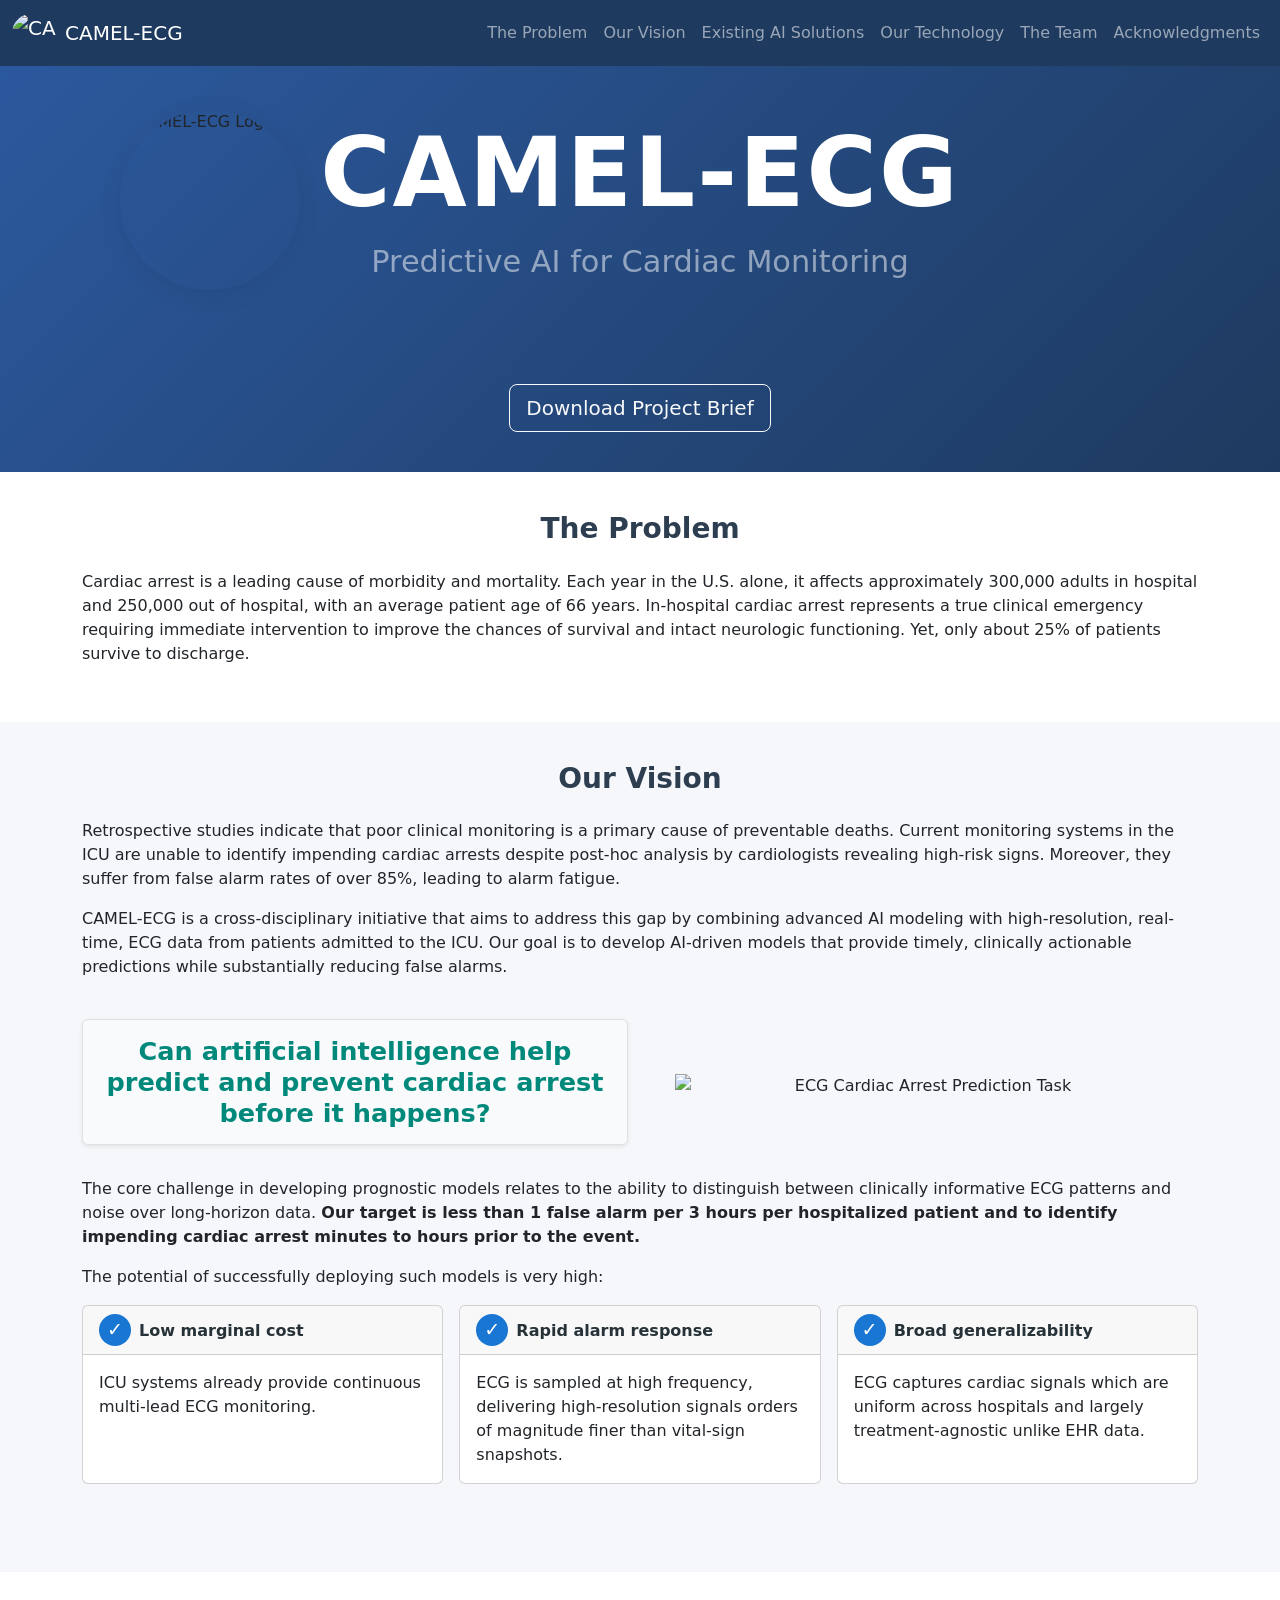
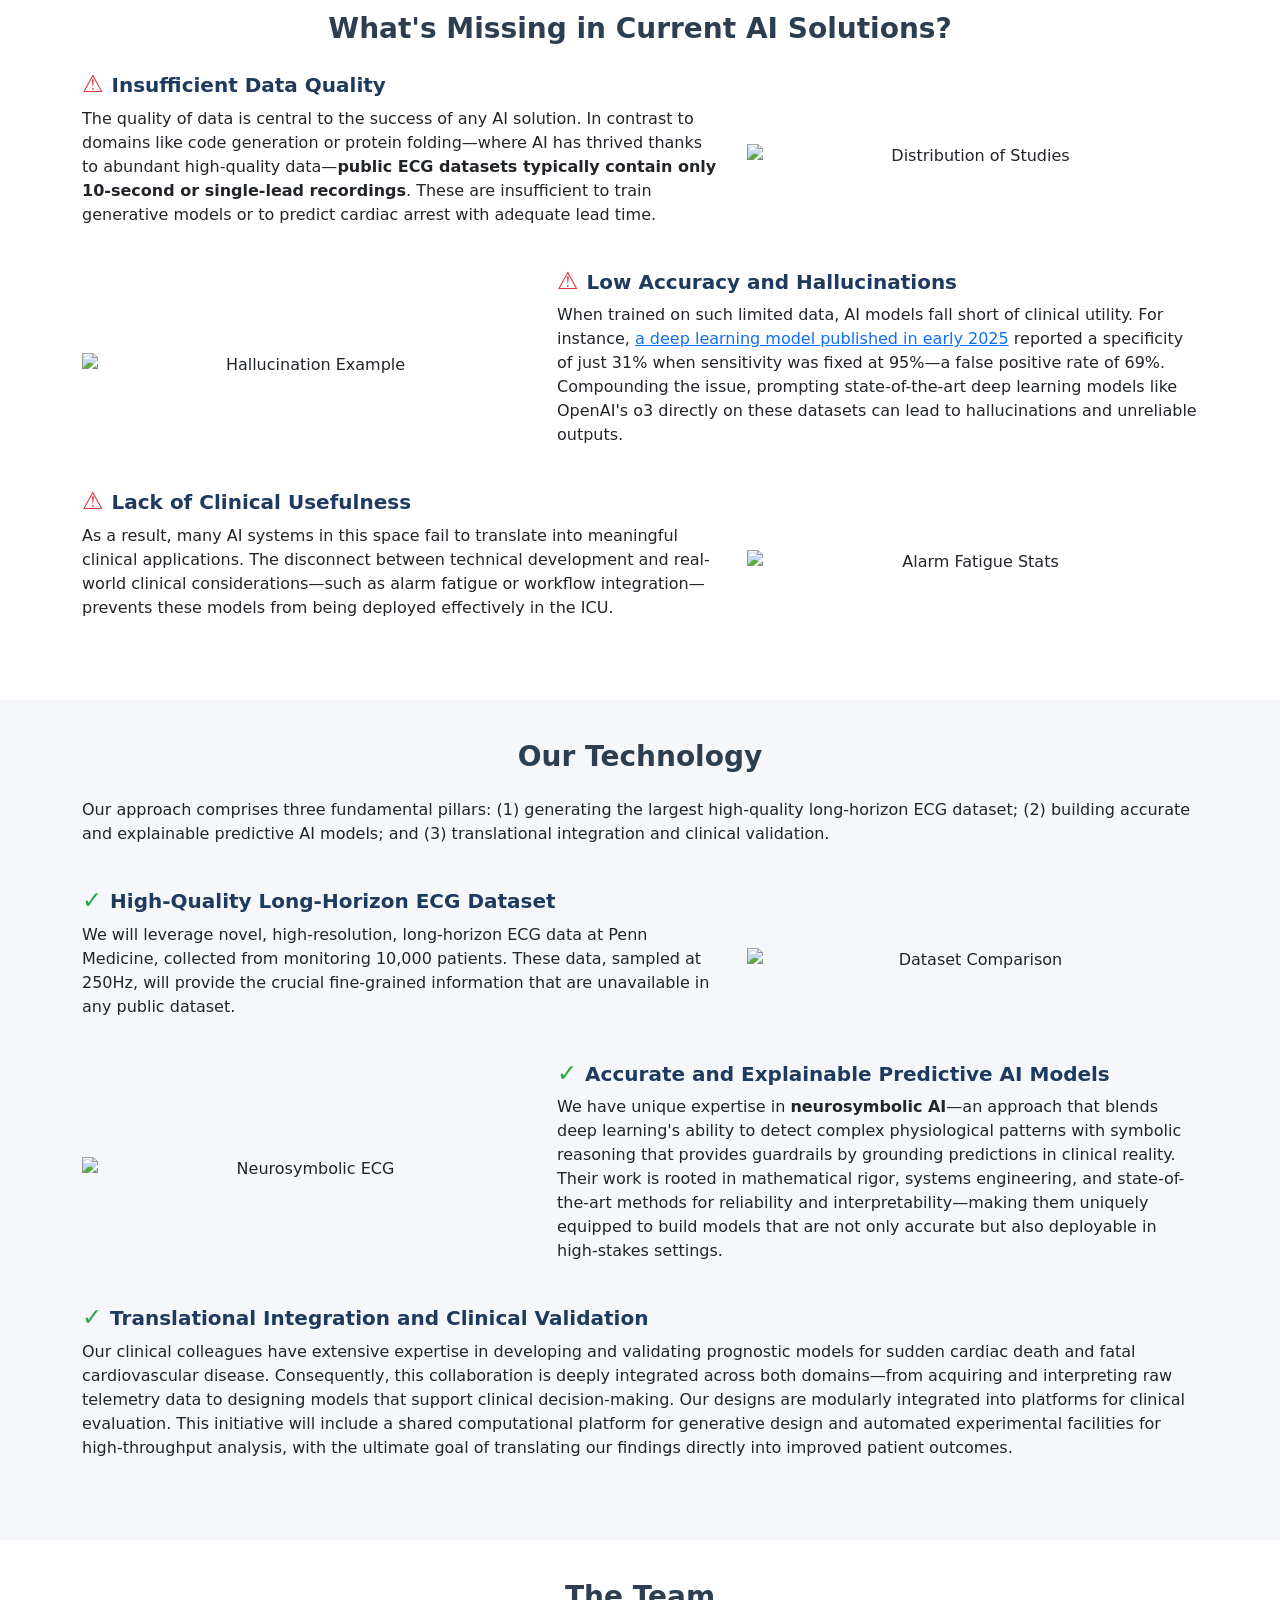
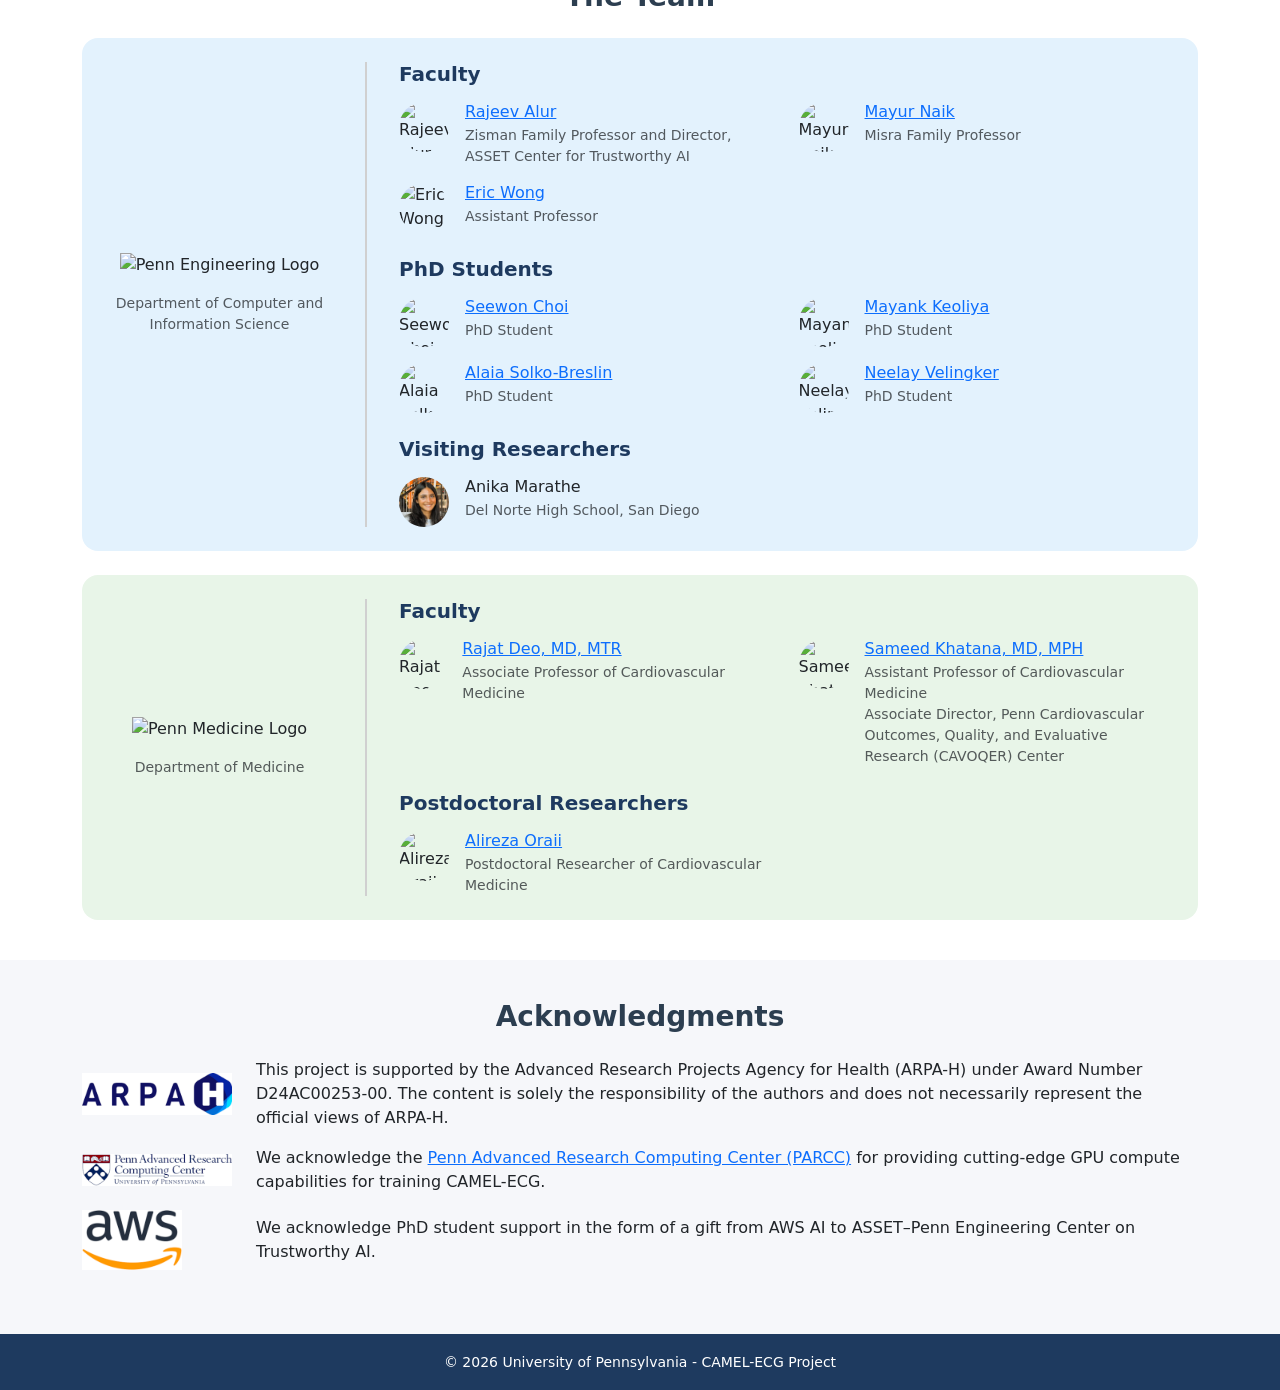
==== commit 15a5bb80: "adjustments in top panel" ====
--- a/index.html
+++ b/index.html
@@ -36,19 +36,20 @@
 <!-- Hero Section -->
 <section class="section bg-hero d-flex align-items-center justify-content-center" style="min-height: 400px;">
   <div class="container">
-    <!-- Large & Medium: Logo left, Text right -->
-    <div class="row align-items-center justify-content-center d-none d-md-flex" style="min-height: 320px;">
-      <div class="col-auto pe-4">
+    <!-- Large & Medium: Text centered on page, logo to its left, invisible spacer on right -->
+    <div class="d-none d-lg-flex align-items-center justify-content-center" style="min-height: 320px;">
+      <div style="width: 200px; flex-shrink: 0; display: flex; justify-content: flex-end; margin-right: 20px;">
         <img src="images/logo.png" alt="CAMEL-ECG Logo" style="width: 180px; height: 180px; border-radius:50%; box-shadow: 0 4px 24px rgba(0,0,0,0.08);">
       </div>
-      <div class="col-auto ps-3">
+      <div class="text-center">
         <h1 class="fw-bold mb-2 text-white pulse-title" style="letter-spacing: 2px;">CAMEL-ECG</h1>
         <p class="mb-0 text-white-50 pulse-subtitle">Predictive AI for Cardiac Monitoring</p>
       </div>
+      <div style="width: 200px; flex-shrink: 0; margin-left: 20px;" aria-hidden="true"></div>
     </div>
     
     <!-- Small: Everything stacked and centered -->
-    <div class="row justify-content-center d-md-none text-center" style="min-height: 320px;">
+    <div class="row justify-content-center d-lg-none text-center" style="min-height: 320px;">
       <div class="col-12 d-flex flex-column justify-content-center align-items-center">
         <img src="images/logo.png" alt="CAMEL-ECG Logo" style="width: 150px; height: 150px; border-radius:50%; box-shadow: 0 4px 24px rgba(0,0,0,0.08); margin-bottom: 20px;">
         <h1 class="fw-bold mb-2 text-white pulse-title" style="letter-spacing: 2px;">CAMEL-ECG</h1>
--- a/css/styles.css
+++ b/css/styles.css
@@ -0,0 +1,152 @@
+html {
+  scroll-behavior: smooth;
+  overflow-x: hidden;
+}
+
+body {
+  overflow-x: hidden;
+}
+
+*, *::before, *::after {
+  box-sizing: border-box;
+}
+
+/* Custom navbar color */
+.bg-navbar {
+  background-color: #1e3a5f !important;
+}
+
+/* Custom hero background */
+.bg-hero {
+  background: linear-gradient(135deg, #2c5aa0 0%, #1e3a5f 100%) !important;
+}
+
+/* Sub-section headers */
+.subsection-header {
+  color: #1e3a5f !important;
+}
+
+.section {
+  padding: 40px 0;
+}
+
+.bg-alt {
+  background-color: #f6f7fa;
+}
+
+.section img.img-fluid {
+  max-width: 100%;
+  height: auto;
+  display: block;
+  margin-left: auto;
+  margin-right: auto;
+}
+
+@media (min-width: 768px) {
+  .section img.img-fluid {
+    max-width: 500px;
+  }
+}
+
+/* Hero section typography */
+.pulse-title {
+  font-size: clamp(3rem, 8vw, 6rem);
+  white-space: nowrap;
+}
+
+.pulse-subtitle {
+  font-size: 1.9rem;
+}
+
+/* Team section backgrounds */
+.bg-penn-engineering {
+  background-color: #e3f2fd;
+}
+
+.bg-penn-medicine {
+  background-color: #e8f5e8;
+}
+
+/* Team section logo column styling */
+#team .col-lg-3 {
+  border-right: 2px solid #d0d0d0;
+  padding-right: 2rem;
+}
+
+#team .col-lg-9 {
+  padding-left: 2rem;
+}
+
+/* Convert vertical line to horizontal on mobile when layout becomes single column */
+@media (max-width: 991px) {
+  #team .col-lg-3 {
+    border-right: none;
+    border-bottom: 2px solid #d0d0d0;
+    padding-right: 1rem;
+    padding-bottom: 1.5rem;
+    min-height: 120px !important;
+    margin-bottom: 1rem !important;
+  }
+}
+
+/* AI question box */
+.ai-question {
+  background: #f8fafc;
+  border: 1px solid #e0e0e0;
+  font-size: 1.1rem;
+  color: #00897b;
+}
+
+/* Section headers */
+.h3.fw-bold.mb-4.text-center,
+.h3.fw-bold.mb-5.text-center {
+  color: #2c3e50;
+}
+
+/* Sub-headers within sections */
+.fw-bold.h5.d-block.mb-2 {
+  color: #1976d2;
+}
+
+/* Responsive heading sizes for team members */
+.h6.h5-lg {
+  font-size: 1.25rem;
+}
+
+/* Large screens */
+@media (min-width: 992px) {
+  .ai-question {
+    font-size: 1.6rem;
+  }
+  
+  .h6.h5-lg {
+    font-size: 1.5rem !important;
+  }
+}
+
+/* Medium screens */
+@media (max-width: 991px) {
+  .pulse-title {
+    font-size: 5rem;
+  }
+  
+  .pulse-subtitle {
+    font-size: 1.8rem;
+  }
+}
+
+/* Small screens */
+@media (max-width: 767px) {
+  .pulse-title {
+    font-size: 3.5rem;
+  }
+  
+  .pulse-subtitle {
+    font-size: 1.5rem;
+  }
+  
+  .ai-question {
+    font-size: 1rem;
+    padding: 1.25rem 0.75rem;
+  }
+} 
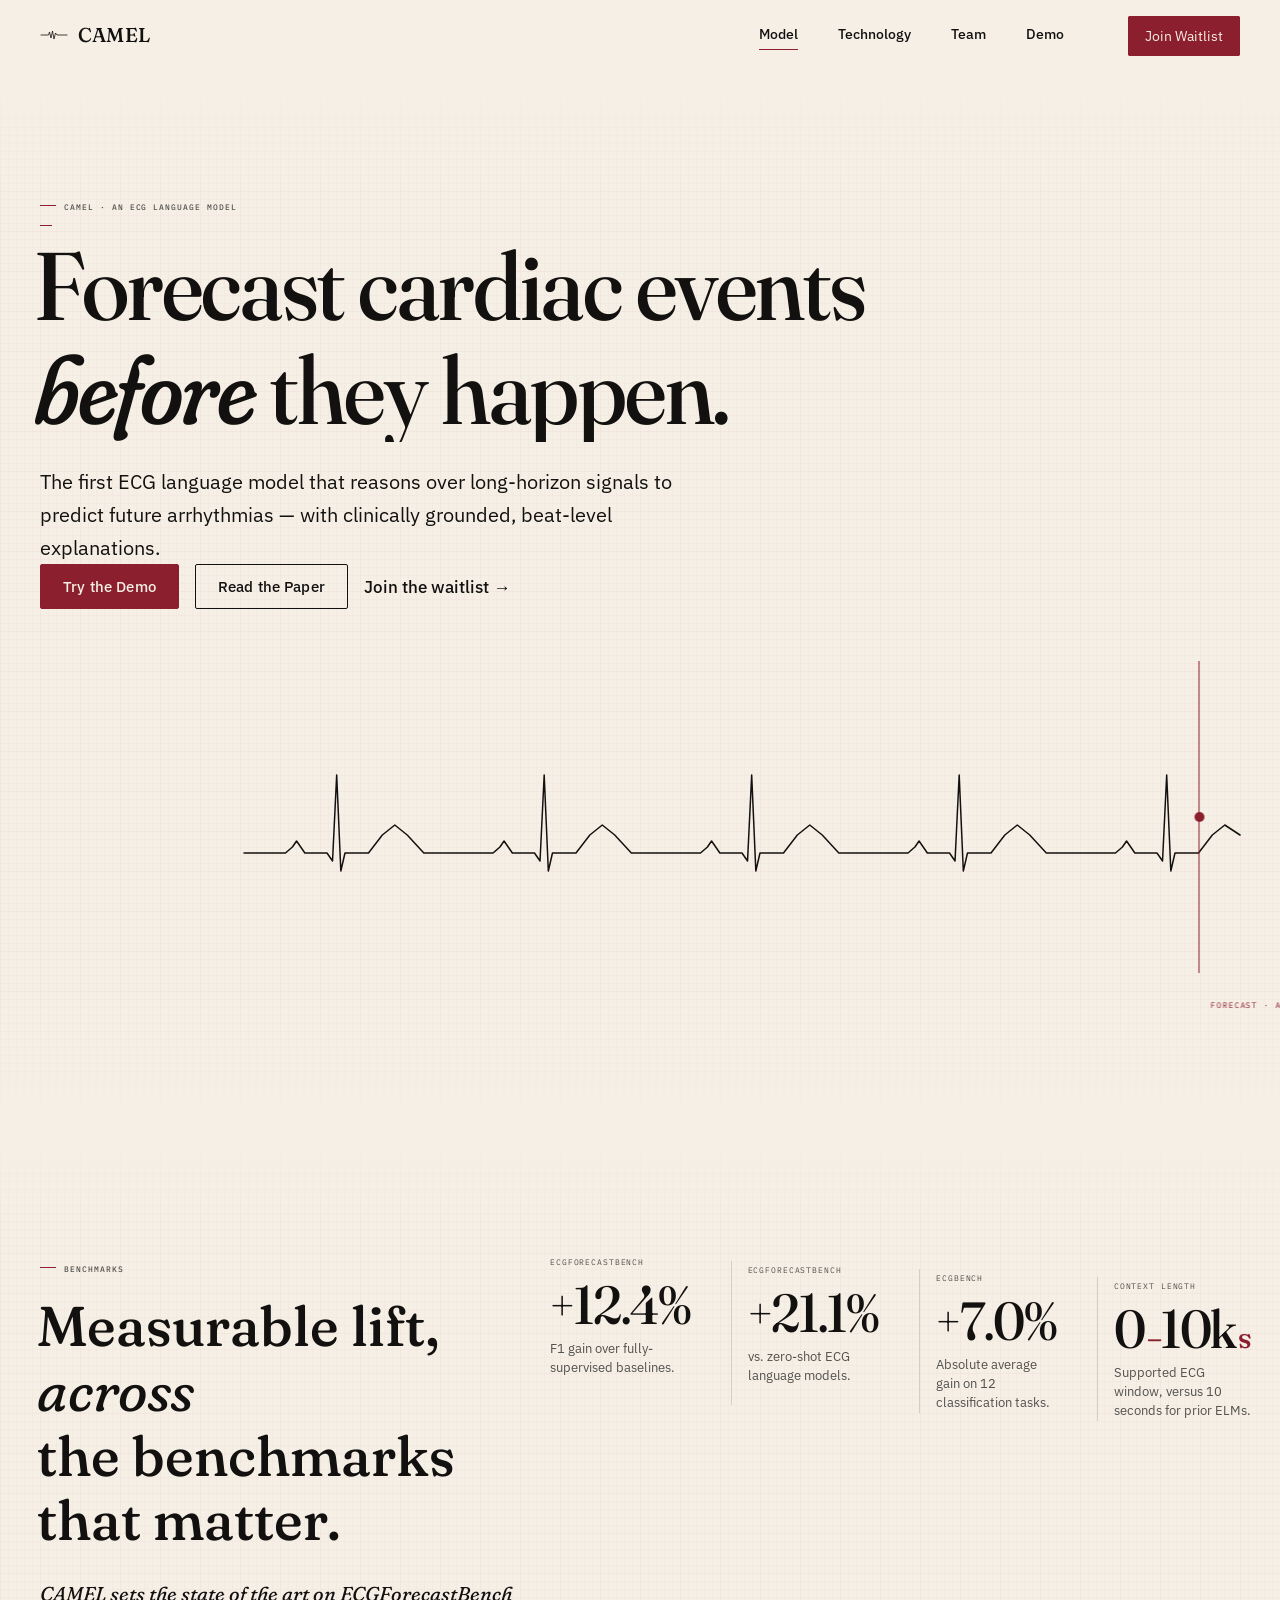
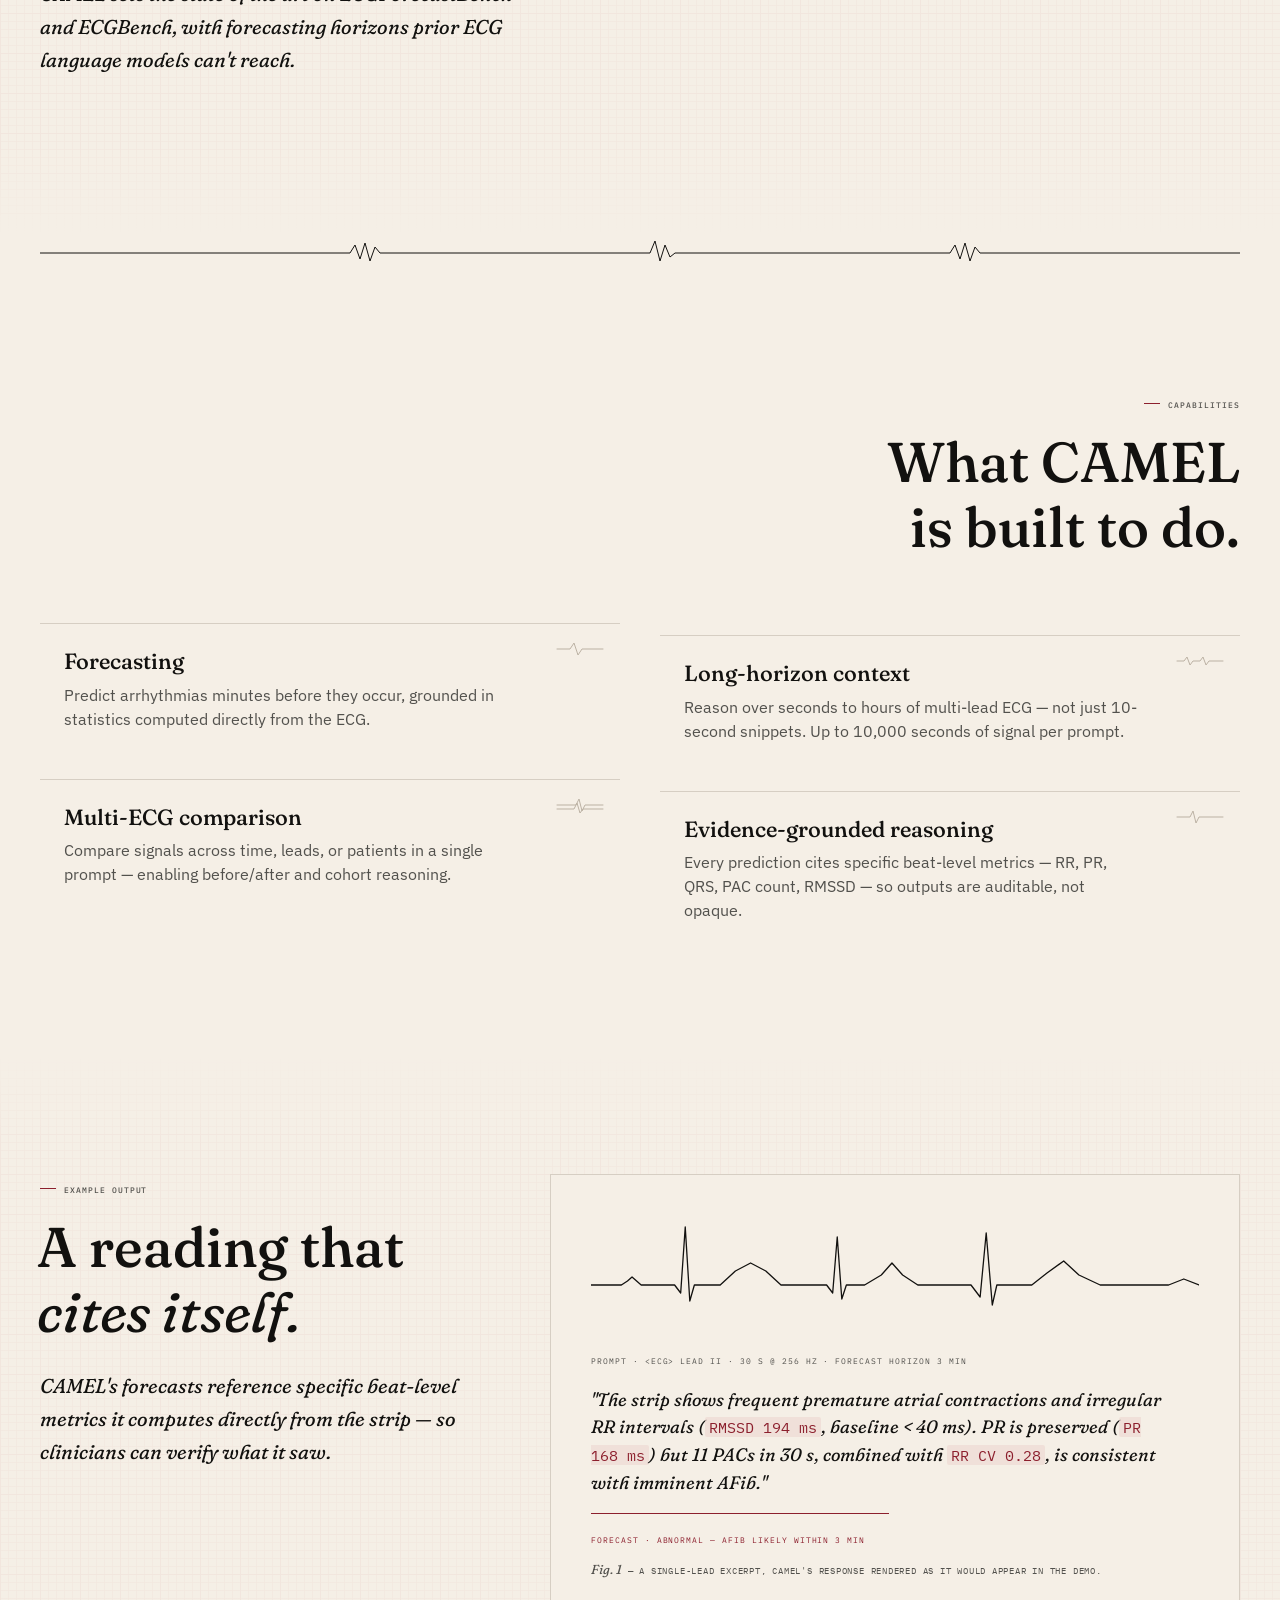
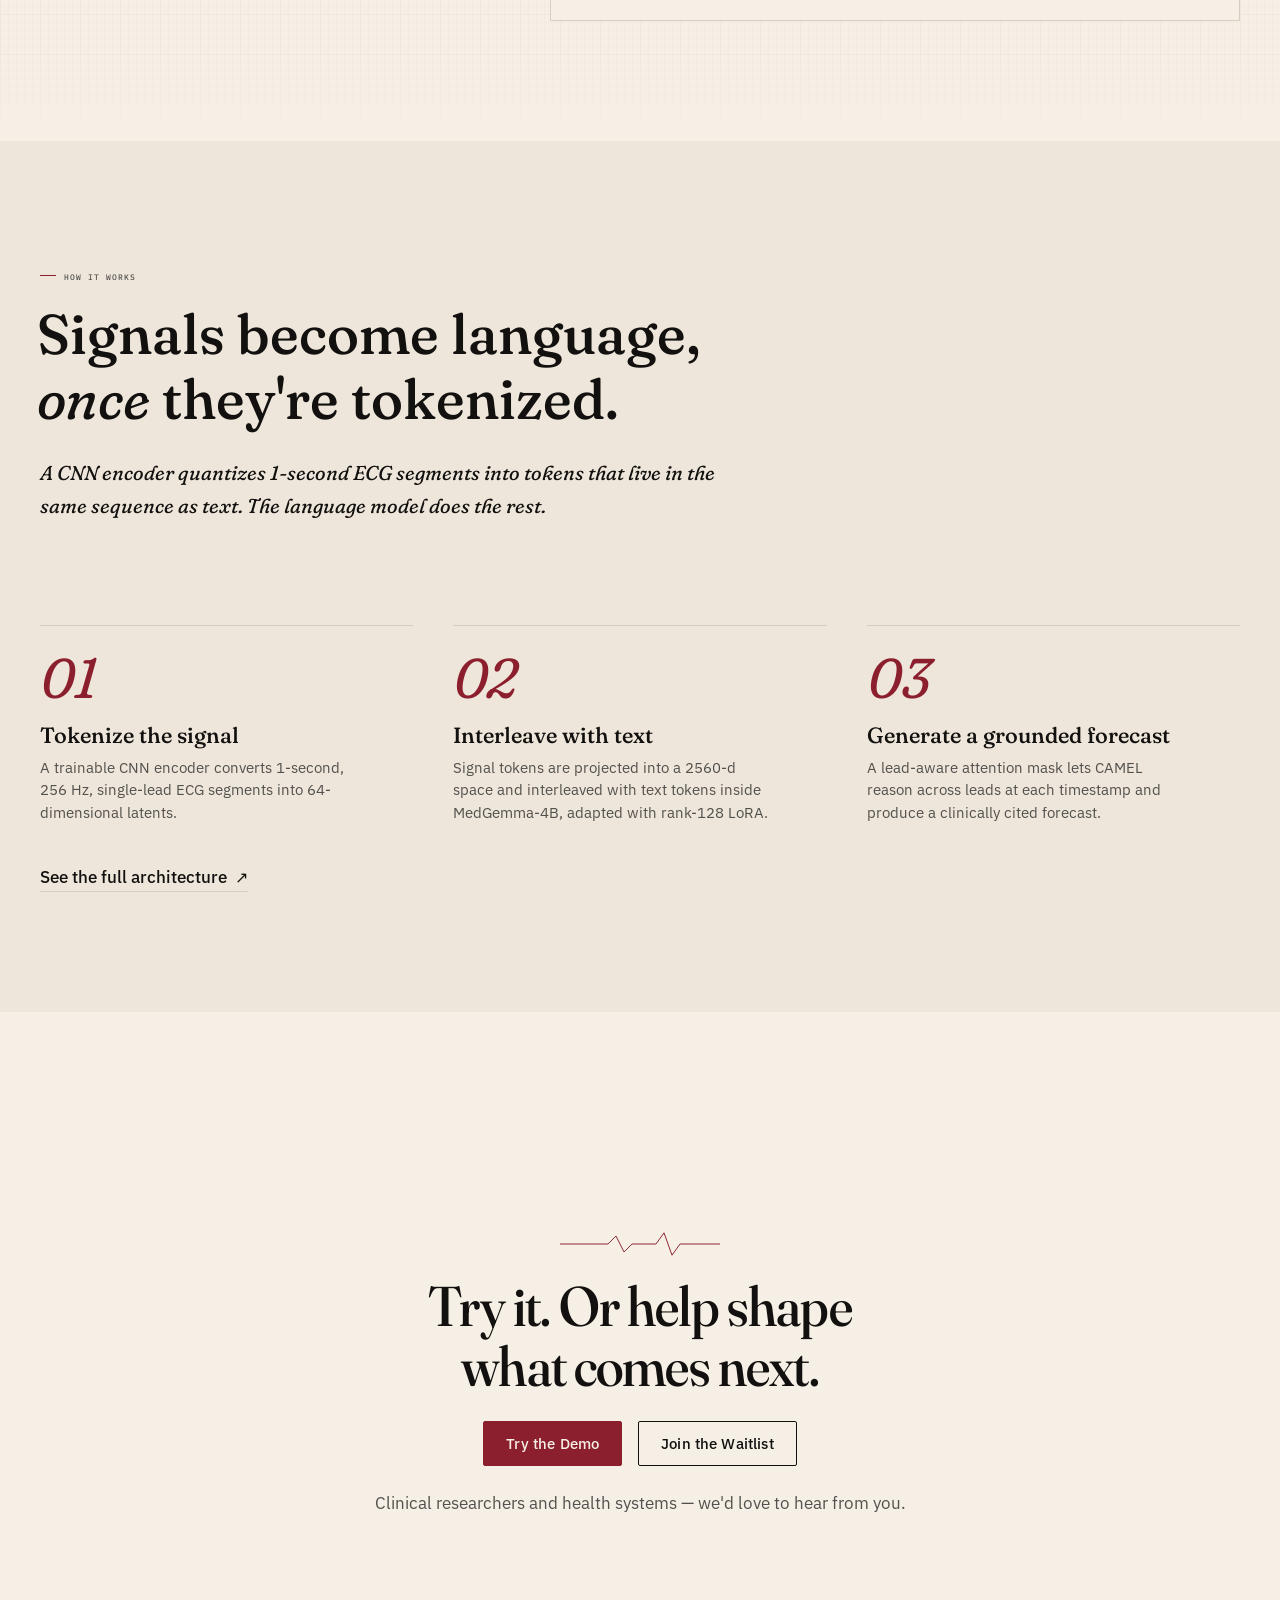
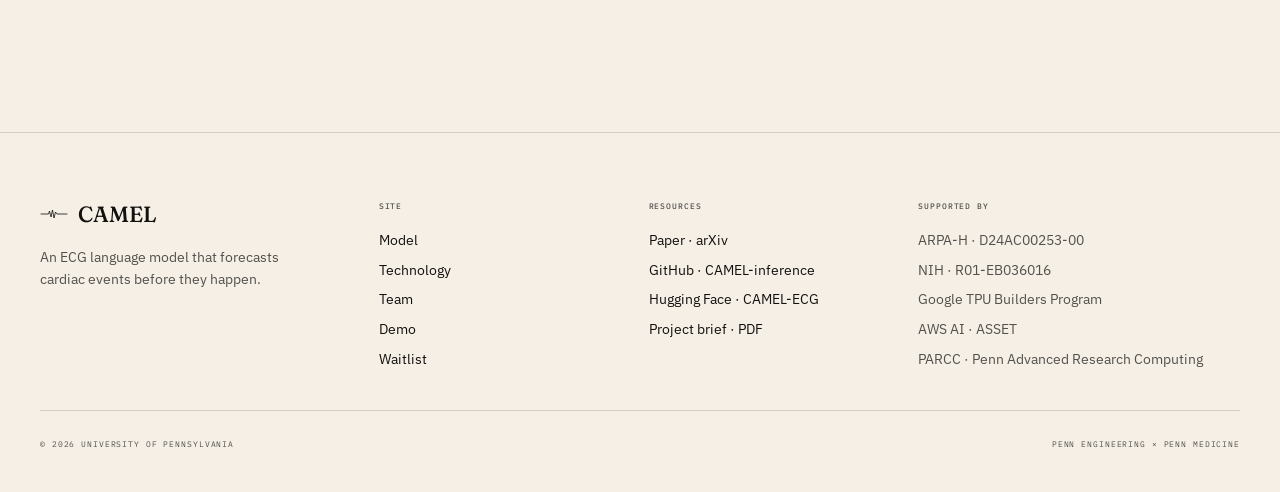
==== commit 8b0285ff: "Redesign: editorial static site with forecast slider, MailerLite waitlist Full replacement of the si" ====
--- a/index.html
+++ b/index.html
@@ -1,435 +1,353 @@
-<!DOCTYPE html>
+<!doctype html>
 <html lang="en">
 <head>
-  <meta charset="UTF-8">
+  <meta charset="utf-8">
   <meta name="viewport" content="width=device-width, initial-scale=1">
-  <title>CAMEL-ECG: Predictive AI for Cardiac Monitoring</title>
-  <link rel="icon" type="image/png" href="images/logo.png">
-  <link href="https://cdn.jsdelivr.net/npm/bootstrap@5.3.0/dist/css/bootstrap.min.css" rel="stylesheet">
-  <link rel="stylesheet" href="css/styles.css">
+  <title>CAMEL · An ECG language model that forecasts cardiac events</title>
+  <meta name="description" content="CAMEL is the first ECG language model that forecasts cardiac events before they happen — built at Penn Engineering and Penn Medicine.">
+  <meta name="color-scheme" content="light">
+  <link rel="icon" type="image/png" href="/images/logo.png">
+
+  <link rel="preload" href="/assets/fonts/fraunces-variable.woff2" as="font" type="font/woff2" crossorigin>
+  <link rel="preload" href="/assets/fonts/plex-sans-400.woff2"   as="font" type="font/woff2" crossorigin>
+  <link rel="preload" href="/assets/fonts/plex-sans-500.woff2"   as="font" type="font/woff2" crossorigin>
+
+  <link rel="stylesheet" href="/css/tokens.css">
+  <link rel="stylesheet" href="/css/reset.css">
+  <link rel="stylesheet" href="/css/typography.css">
+  <link rel="stylesheet" href="/css/layout.css">
+  <link rel="stylesheet" href="/css/components.css">
+  <link rel="stylesheet" href="/css/motion.css">
+  <link rel="stylesheet" href="/css/print.css" media="print">
+
+  <meta property="og:type" content="website">
+  <meta property="og:title" content="CAMEL — ECG language model that forecasts cardiac events">
+  <meta property="og:description" content="The first ECG language model that reasons over long-horizon signals to predict future arrhythmias with clinically grounded explanations.">
+  <meta property="og:url" content="https://camel-ecg.github.io/">
 </head>
 <body>
 
-<!-- Navbar -->
-<nav class="navbar navbar-expand-lg navbar-dark bg-navbar fixed-top">
-  <div class="container-fluid">
-    <a class="navbar-brand d-flex align-items-center" href="#">
-      <img src="images/logo.png" alt="CAMEL-ECG Logo" width="45" height="40" class="me-2" style="border-radius:50%;">
-      <span>CAMEL-ECG</span>
+<a class="skip-link" href="#main">Skip to content</a>
+
+<header class="navbar" aria-label="Site">
+  <div class="container navbar__inner">
+    <a class="navbar__brand" href="/" aria-label="CAMEL home">
+      <svg class="mark" viewBox="0 0 56 22" aria-hidden="true">
+        <path class="pulse" d="M2 11 H14 L17 11 L19 5 L22 17 L25 3 L28 19 L31 7 L34 11 H54"
+          stroke="currentColor" stroke-width="1.6" fill="none" stroke-linecap="round" stroke-linejoin="round"/>
+      </svg>
+      <span class="wordmark">CAMEL</span>
     </a>
-    <button class="navbar-toggler" type="button" data-bs-toggle="collapse" data-bs-target="#navbarNav">
-      <span class="navbar-toggler-icon"></span>
+
+    <button class="navbar__toggle" aria-label="Open menu" aria-expanded="false" aria-controls="nav-links">
+      <span class="bar" aria-hidden="true"></span>
     </button>
-    <div class="collapse navbar-collapse" id="navbarNav">
-      <ul class="navbar-nav ms-auto">
-        <li class="nav-item"><a class="nav-link" href="#problem">The Problem</a></li>
-        <li class="nav-item"><a class="nav-link" href="#vision">Our Vision</a></li>
-        <li class="nav-item"><a class="nav-link" href="#existing-ai">Existing AI Solutions</a></li>
-        <li class="nav-item"><a class="nav-link" href="#technology">Our Technology</a></li>
-        <li class="nav-item"><a class="nav-link" href="#team">The Team</a></li>
-        <li class="nav-item"><a class="nav-link" href="#acknowledgments">Acknowledgments</a></li>
-      </ul>
-    </div>
+
+    <nav class="navbar__links" id="nav-links" aria-label="Primary">
+      <a class="nav-link" href="/"              aria-current="page">Model</a>
+      <a class="nav-link" href="/technology/">Technology</a>
+      <a class="nav-link" href="/team/">Team</a>
+      <a class="nav-link" href="/demo/">Demo</a>
+      <span class="navbar__cta"><a class="btn-cta" href="/waitlist/">Join Waitlist</a></span>
+    </nav>
   </div>
-</nav>
-
-<!-- Hero Section -->
-<section class="section bg-hero d-flex align-items-center justify-content-center" style="min-height: 400px;">
+</header>
+
+<main id="main">
+
+  <!-- ====================== HERO ====================== -->
+  <section class="section section--hero surface-grid hero" aria-labelledby="hero-title">
+    <div class="container">
+      <div class="grid">
+        <div class="col-1-9 hero__cluster">
+          <p class="eyebrow">CAMEL · An ECG Language Model</p>
+          <span class="ruler-mark" aria-hidden="true"></span>
+
+          <h1 id="hero-title" class="display">
+            Forecast cardiac events <em>before</em> they happen.
+          </h1>
+
+          <p class="lede">
+            The first ECG language model that reasons over long-horizon signals to
+            predict future arrhythmias — with clinically grounded, beat-level explanations.
+          </p>
+
+          <div class="actions">
+            <a class="btn btn-primary" href="/demo/">Try the Demo</a>
+            <a class="btn btn-ghost"   href="https://arxiv.org/abs/2602.15677" rel="noopener">Read the Paper</a>
+            <a class="btn-text"        href="/waitlist/">Join the waitlist</a>
+          </div>
+        </div>
+      </div>
+
+      <!-- ECG trace; anchors bottom-right per §5.2 -->
+      <div class="grid" style="margin-top: var(--space-5);">
+        <div class="col-3-12 hero-visual" aria-hidden="true">
+          <svg class="hero-visual__trace" viewBox="0 0 1440 180" preserveAspectRatio="none">
+            <!-- 5 PQRST complexes drawn as one path -->
+            <path class="trace trace--drawn"
+              vector-effect="non-scaling-stroke"
+              d="M0 100
+                 L60 100 L70 94 L76 88 L82 94 L88 100 L120 100 L128 108 L134 22 L140 118 L146 100 L180 100 L200 82 L218 72 L236 82 L260 100 L300 100
+                 L360 100 L370 94 L376 88 L382 94 L388 100 L420 100 L428 108 L434 22 L440 118 L446 100 L480 100 L500 82 L518 72 L536 82 L560 100 L600 100
+                 L660 100 L670 94 L676 88 L682 94 L688 100 L720 100 L728 108 L734 22 L740 118 L746 100 L780 100 L800 82 L818 72 L836 82 L860 100 L900 100
+                 L960 100 L970 94 L976 88 L982 94 L988 100 L1020 100 L1028 108 L1034 22 L1040 118 L1046 100 L1080 100 L1100 82 L1118 72 L1136 82 L1160 100 L1200 100
+                 L1260 100 L1270 94 L1276 88 L1282 94 L1288 100 L1320 100 L1328 108 L1334 22 L1340 118 L1346 100 L1380 100 L1400 82 L1418 72 L1440 82"
+              />
+          </svg>
+          <div class="forecast-marker" aria-hidden="true">
+            <span class="forecast-marker__label">Forecast · AFib likely in 3 min</span>
+          </div>
+        </div>
+      </div>
+    </div>
+  </section>
+
+  <!-- ====================== RESULTS STRIP ====================== -->
+  <section class="section surface-grid" aria-labelledby="results-title">
+    <div class="container">
+      <div class="grid">
+        <div class="col-1-5 heading-cluster reveal">
+          <p class="eyebrow">Benchmarks</p>
+          <h2 id="results-title" class="section-title"><span class="wipe">Measurable lift,</span> <em>across</em> <span class="wipe">the benchmarks that matter.</span></h2>
+          <p class="lede">CAMEL sets the state of the art on ECGForecastBench and ECGBench, with forecasting horizons prior ECG language models can't reach.</p>
+        </div>
+
+        <div class="col-6-12">
+          <div class="stats-row reveal-stagger">
+
+            <div class="stat" data-stat-container>
+              <div class="stat__note">ECGForecastBench</div>
+              <div class="stat__value tabular"
+                   data-stat="12.4" data-digits="1" data-prefix="+" data-suffix="%">+12.4%</div>
+              <p class="stat__label">F1 gain over fully-supervised baselines.</p>
+            </div>
+
+            <div class="stat">
+              <div class="stat__note">ECGForecastBench</div>
+              <div class="stat__value tabular"
+                   data-stat="21.1" data-digits="1" data-prefix="+" data-suffix="%">+21.1%</div>
+              <p class="stat__label">vs. zero-shot ECG language models.</p>
+            </div>
+
+            <div class="stat">
+              <div class="stat__note">ECGBench</div>
+              <div class="stat__value tabular"
+                   data-stat="7.0" data-digits="1" data-prefix="+" data-suffix="%">+7.0%</div>
+              <p class="stat__label">Absolute average gain on 12 classification tasks.</p>
+            </div>
+
+            <div class="stat">
+              <div class="stat__note">Context length</div>
+              <div class="stat__value tabular">
+                0<span class="unit">–</span>10k<span class="unit">s</span>
+              </div>
+              <p class="stat__label">Supported ECG window, versus 10 seconds for prior ELMs.</p>
+            </div>
+
+          </div>
+        </div>
+      </div>
+    </div>
+  </section>
+
+  <!-- ====================== DIVIDER ====================== -->
+  <div class="container"><div class="reveal">
+    <svg class="divider-ecg" viewBox="0 0 1440 32" preserveAspectRatio="none" aria-hidden="true">
+      <path d="M0 16 H360 L372 16 L378 8 L384 22 L390 6 L396 24 L402 10 L408 16 H720 L732 16 L738 4 L744 24 L750 8 L756 20 L762 16 H1080 L1092 16 L1098 8 L1104 22 L1110 6 L1116 24 L1122 10 L1128 16 H1440"
+        stroke="currentColor" stroke-width="1" fill="none" stroke-linecap="round" stroke-linejoin="round"/>
+    </svg>
+  </div></div>
+
+  <!-- ====================== CAPABILITIES ====================== -->
+  <section class="section" aria-labelledby="cap-title">
+    <div class="container">
+      <div class="grid">
+        <div class="col-8-12 heading-cluster reveal" style="text-align: end;">
+          <p class="eyebrow" style="justify-content: end;">Capabilities</p>
+          <h2 id="cap-title" class="section-title" style="margin-inline-start:0;">What CAMEL is built to do.</h2>
+        </div>
+
+        <div class="col-1-12" style="margin-top: var(--space-5);">
+          <div class="cap-grid reveal-stagger">
+            <article class="card">
+              <svg class="card__motif" viewBox="0 0 48 18" aria-hidden="true">
+                <path d="M1 9 H14 L18 3 L22 15 L26 9 H47" stroke="currentColor" stroke-width="1" fill="none" stroke-linecap="round" stroke-linejoin="round"/>
+              </svg>
+              <h3 class="card__title">Forecasting</h3>
+              <p class="card__body">Predict arrhythmias minutes before they occur, grounded in statistics computed directly from the ECG.</p>
+            </article>
+            <article class="card">
+              <svg class="card__motif" viewBox="0 0 48 18" aria-hidden="true">
+                <path d="M1 9 H8 L11 5 L14 13 L17 9 H24 L27 5 L30 13 L33 9 H47" stroke="currentColor" stroke-width="1" fill="none" stroke-linecap="round" stroke-linejoin="round"/>
+              </svg>
+              <h3 class="card__title">Long-horizon context</h3>
+              <p class="card__body">Reason over seconds to hours of multi-lead ECG — not just 10-second snippets. Up to 10,000 seconds of signal per prompt.</p>
+            </article>
+            <article class="card">
+              <svg class="card__motif" viewBox="0 0 48 18" aria-hidden="true">
+                <path d="M1 9 H20 L23 3 L26 15 L29 9 H47 M1 13 H18 L21 7 L24 17 L27 13 H47" stroke="currentColor" stroke-width="1" fill="none" stroke-linecap="round" stroke-linejoin="round"/>
+              </svg>
+              <h3 class="card__title">Multi-ECG comparison</h3>
+              <p class="card__body">Compare signals across time, leads, or patients in a single prompt — enabling before/after and cohort reasoning.</p>
+            </article>
+            <article class="card">
+              <svg class="card__motif" viewBox="0 0 48 18" aria-hidden="true">
+                <path d="M1 9 H14 L17 3 L20 15 L23 9 H47" stroke="currentColor" stroke-width="1" fill="none" stroke-linecap="round" stroke-linejoin="round"/>
+              </svg>
+              <h3 class="card__title">Evidence-grounded reasoning</h3>
+              <p class="card__body">Every prediction cites specific beat-level metrics — RR, PR, QRS, PAC count, RMSSD — so outputs are auditable, not opaque.</p>
+            </article>
+          </div>
+        </div>
+      </div>
+    </div>
+  </section>
+
+  <!-- ====================== EXAMPLE OUTPUT ====================== -->
+  <section class="section surface-grid" aria-labelledby="example-title">
+    <div class="container">
+      <div class="grid">
+        <div class="col-1-5 heading-cluster reveal">
+          <p class="eyebrow">Example output</p>
+          <h2 id="example-title" class="section-title">A reading that <em>cites itself.</em></h2>
+          <p class="lede">CAMEL's forecasts reference specific beat-level metrics it computes directly from the strip — so clinicians can verify what it saw.</p>
+        </div>
+
+        <div class="col-6-12 reveal">
+          <figure class="example">
+            <svg class="example__strip" viewBox="0 0 800 120" preserveAspectRatio="none" aria-hidden="true">
+              <path d="M0 70 L40 70 L48 66 L54 62 L60 66 L66 70 L110 70 L118 78 L124 12 L130 86 L136 70 L170 70 L190 56 L210 48 L230 56 L250 70 L280 70
+                       L310 70 L318 78 L324 22 L330 84 L336 70 L360 70 L382 60 L396 48 L410 60 L430 70 L470 70
+                       L500 70 L512 82 L520 18 L528 90 L534 70 L580 70 L600 58 L622 46 L642 60 L670 70 L720 70
+                       L760 70 L780 64 L800 70"
+                stroke="currentColor" stroke-width="1.3" fill="none" stroke-linecap="round" stroke-linejoin="round"/>
+            </svg>
+            <div class="example__prompt">Prompt · <span class="mono">&lt;ecg&gt; lead II · 30 s @ 256 Hz</span> · forecast horizon 3 min</div>
+            <p class="example__response">
+              "The strip shows frequent premature atrial contractions and irregular RR intervals
+              (<span class="stat-inline">RMSSD 194 ms</span>, baseline &lt; 40 ms). PR is preserved
+              (<span class="stat-inline">PR 168 ms</span>) but 11 PACs in 30 s, combined with
+              <span class="stat-inline">RR CV 0.28</span>, is consistent with imminent AFib."
+            </p>
+            <p class="example__forecast">Forecast · ABNORMAL — AFib likely within 3 min</p>
+            <figcaption><em>Fig. 1</em> — A single-lead excerpt, CAMEL's response rendered as it would appear in the demo.</figcaption>
+          </figure>
+        </div>
+      </div>
+    </div>
+  </section>
+
+  <!-- ====================== HOW IT WORKS ====================== -->
+  <section class="section surface-deep" aria-labelledby="how-title">
+    <div class="container">
+      <div class="grid">
+        <div class="col-1-7 heading-cluster reveal">
+          <p class="eyebrow">How it works</p>
+          <h2 id="how-title" class="section-title">Signals become language, <em>once</em> they're tokenized.</h2>
+          <p class="lede">A CNN encoder quantizes 1-second ECG segments into tokens that live in the same sequence as text. The language model does the rest.</p>
+        </div>
+      </div>
+
+      <div class="grid" style="margin-top: var(--space-6);">
+        <div class="col-1-12">
+          <div class="steps reveal-stagger">
+            <article class="step">
+              <div class="step__num" aria-hidden="true"></div>
+              <h3 class="step__title">Tokenize the signal</h3>
+              <p class="step__body">A trainable CNN encoder converts 1-second, 256 Hz, single-lead ECG segments into 64-dimensional latents.</p>
+            </article>
+            <article class="step">
+              <div class="step__num" aria-hidden="true"></div>
+              <h3 class="step__title">Interleave with text</h3>
+              <p class="step__body">Signal tokens are projected into a 2560-d space and interleaved with text tokens inside MedGemma-4B, adapted with rank-128 LoRA.</p>
+            </article>
+            <article class="step">
+              <div class="step__num" aria-hidden="true"></div>
+              <h3 class="step__title">Generate a grounded forecast</h3>
+              <p class="step__body">A lead-aware attention mask lets CAMEL reason across leads at each timestamp and produce a clinically cited forecast.</p>
+            </article>
+          </div>
+          <p class="mt-5"><a class="link-arrow" href="/technology/#architecture">See the full architecture</a></p>
+        </div>
+      </div>
+    </div>
+  </section>
+
+  <!-- ====================== CLOSING CTA ====================== -->
+  <section class="section" aria-labelledby="closing-title">
+    <div class="container">
+      <div class="grid">
+        <div class="col-4-9">
+          <div class="closing-cta reveal">
+            <svg viewBox="0 0 200 40" aria-hidden="true" style="width:160px; height:32px; color: var(--arterial); margin: 0 auto var(--space-3);">
+              <path d="M0 20 H60 L70 10 L80 30 L90 20 H120 L130 6 L140 34 L150 20 H200" stroke="currentColor" stroke-width="1.2" fill="none" stroke-linecap="round" stroke-linejoin="round"/>
+            </svg>
+            <h2 id="closing-title" class="display" style="font-size: clamp(34px, 4.5vw, 56px);">Try it. Or help shape what comes next.</h2>
+            <div class="actions">
+              <a class="btn btn-primary" href="/demo/">Try the Demo</a>
+              <a class="btn btn-ghost"   href="/waitlist/">Join the Waitlist</a>
+            </div>
+            <p>Clinical researchers and health systems — we'd love to hear from you.</p>
+          </div>
+        </div>
+      </div>
+    </div>
+  </section>
+
+</main>
+
+<!-- ====================== FOOTER ====================== -->
+<footer class="footer" aria-label="Site footer">
   <div class="container">
-    <!-- Large & Medium: Text centered on page, logo to its left, invisible spacer on right -->
-    <div class="d-none d-lg-flex align-items-center justify-content-center" style="min-height: 320px;">
-      <div style="width: 200px; flex-shrink: 0; display: flex; justify-content: flex-end; margin-right: 20px;">
-        <img src="images/logo.png" alt="CAMEL-ECG Logo" style="width: 180px; height: 180px; border-radius:50%; box-shadow: 0 4px 24px rgba(0,0,0,0.08);">
-      </div>
-      <div class="text-center">
-        <h1 class="fw-bold mb-2 text-white pulse-title" style="letter-spacing: 2px;">CAMEL-ECG</h1>
-        <p class="mb-0 text-white-50 pulse-subtitle">Predictive AI for Cardiac Monitoring</p>
-      </div>
-      <div style="width: 200px; flex-shrink: 0; margin-left: 20px;" aria-hidden="true"></div>
-    </div>
-    
-    <!-- Small: Everything stacked and centered -->
-    <div class="row justify-content-center d-lg-none text-center" style="min-height: 320px;">
-      <div class="col-12 d-flex flex-column justify-content-center align-items-center">
-        <img src="images/logo.png" alt="CAMEL-ECG Logo" style="width: 150px; height: 150px; border-radius:50%; box-shadow: 0 4px 24px rgba(0,0,0,0.08); margin-bottom: 20px;">
-        <h1 class="fw-bold mb-2 text-white pulse-title" style="letter-spacing: 2px;">CAMEL-ECG</h1>
-        <p class="mb-0 text-white-50 pulse-subtitle">Predictive AI for Cardiac Monitoring</p>
-      </div>
-    </div>
-    
-    <div class="row justify-content-center mt-4">
-      <div class="col-auto">
-        <a href="Generative%20AI%20for%20Cardiac%20Arrest%20Prediction.pdf" class="btn btn-outline-light btn-lg">Download Project Brief</a>
-      </div>
+    <div class="footer__grid">
+      <div class="footer__col">
+        <div class="footer__wordmark">
+          <svg class="mark" viewBox="0 0 56 22" aria-hidden="true" style="width:28px; height:22px;">
+            <path d="M2 11 H14 L17 11 L19 5 L22 17 L25 3 L28 19 L31 7 L34 11 H54" stroke="currentColor" stroke-width="1.6" fill="none" stroke-linecap="round" stroke-linejoin="round"/>
+          </svg>
+          CAMEL
+        </div>
+        <p class="footer__tag">An ECG language model that forecasts cardiac events before they happen.</p>
+      </div>
+      <div class="footer__col">
+        <h5>Site</h5>
+        <ul>
+          <li><a href="/">Model</a></li>
+          <li><a href="/technology/">Technology</a></li>
+          <li><a href="/team/">Team</a></li>
+          <li><a href="/demo/">Demo</a></li>
+          <li><a href="/waitlist/">Waitlist</a></li>
+        </ul>
+      </div>
+      <div class="footer__col">
+        <h5>Resources</h5>
+        <ul>
+          <li><a href="https://arxiv.org/abs/2602.15677">Paper · arXiv</a></li>
+          <li><a href="https://github.com/CAMEL-ECG/CAMEL-inference">GitHub · CAMEL-inference</a></li>
+          <li><a href="https://huggingface.co/CAMEL-ECG">Hugging Face · CAMEL-ECG</a></li>
+          <li><a href="/Generative%20AI%20for%20Cardiac%20Arrest%20Prediction.pdf">Project brief · PDF</a></li>
+        </ul>
+      </div>
+      <div class="footer__col">
+        <h5>Supported by</h5>
+        <ul>
+          <li>ARPA-H · D24AC00253-00</li>
+          <li>NIH · R01-EB036016</li>
+          <li>Google TPU Builders Program</li>
+          <li>AWS AI · ASSET</li>
+          <li>PARCC · Penn Advanced Research Computing</li>
+        </ul>
+      </div>
+    </div>
+
+    <div class="footer__bottom">
+      <span>© 2026 University of Pennsylvania</span>
+      <span>Penn Engineering × Penn Medicine</span>
     </div>
   </div>
-</section>
-
-<!-- Problem Section -->
-<section id="problem" class="section">
-  <div class="container">
-    <div class="h3 fw-bold mb-4 text-center">The Problem</div>
-    <p>Cardiac arrest is a leading cause of morbidity and mortality. Each year in the U.S. alone, it affects approximately 300,000 adults in hospital and 250,000 out of hospital, with an average patient age of 66 years. In-hospital cardiac arrest represents a true clinical emergency requiring immediate intervention to improve the chances of survival and intact neurologic functioning. Yet, only about 25% of patients survive to discharge.</p>
-  </div>
-</section>
-
-<!-- Vision Section -->
-<section id="vision" class="section bg-alt">
-  <div class="container">
-    <div class="h3 fw-bold mb-4 text-center">Our Vision</div>
-    <div class="row mb-4">
-      <div class="col-12">
-        <p>Retrospective studies indicate that poor clinical monitoring is a primary cause of preventable deaths. Current monitoring systems in the ICU are unable to identify impending cardiac arrests despite post-hoc analysis by cardiologists revealing high-risk signs. Moreover, they suffer from false alarm rates of over 85%, leading to alarm fatigue.</p>
-        <p>CAMEL-ECG is a cross-disciplinary initiative that aims to address this gap by combining advanced AI modeling with high-resolution, real-time, ECG data from patients admitted to the ICU. Our goal is to develop AI-driven models that provide timely, clinically actionable predictions while substantially reducing false alarms.</p>
-      </div>
-    </div>
-    <div class="row align-items-center mb-4">
-      <div class="col-lg-6 col-12 mb-3 mb-lg-0">
-        <div class="ai-question text-center p-3 rounded shadow-sm fw-bold h4">
-          Can artificial intelligence help predict and prevent cardiac arrest before it happens?
-        </div>
-      </div>
-      <div class="col-lg-6 col-12 text-center">
-        <img src="images/ecg-ca-prediction-task.png" alt="ECG Cardiac Arrest Prediction Task" class="img-fluid">
-      </div>
-    </div>
-    <div class="row mb-4">
-      <div class="col-12">
-        <p>The core challenge in developing prognostic models relates to the ability to distinguish between clinically informative ECG patterns and noise over long-horizon data.
-          <b>Our target is less than 1 false alarm per 3 hours per hospitalized patient and to identify impending cardiac arrest minutes to hours prior to the event.</b></p>
-        <p>The potential of successfully deploying such models is very high:</p>
-    
-        <div class="row g-3 mb-4">
-          <div class="col-lg-4 col-md-6 col-12">
-            <div class="card h-100">
-              <div class="card-header fw-bold" style="color:#263238;">
-                <span class="me-2 d-inline-flex justify-content-center align-items-center" style="background:#1976d2; width: 2em; height: 2em; border-radius: 50%;"><span style="color:#fff; font-size:1.2em;">&#10003;</span></span>Low marginal cost
-              </div>
-              <div class="card-body">
-                ICU systems already provide continuous multi-lead ECG monitoring.
-              </div>
-            </div>
-          </div>
-          <div class="col-lg-4 col-md-6 col-12">
-            <div class="card h-100">
-              <div class="card-header fw-bold" style="color:#263238;">
-                <span class="me-2 d-inline-flex justify-content-center align-items-center" style="background:#1976d2; width: 2em; height: 2em; border-radius: 50%;"><span style="color:#fff; font-size:1.2em;">&#10003;</span></span>Rapid alarm response
-              </div>
-              <div class="card-body">
-                ECG is sampled at high frequency, delivering high-resolution signals orders of magnitude finer than vital-sign snapshots.
-              </div>
-            </div>
-          </div>
-          <div class="col-lg-4 col-12">
-            <div class="card h-100">
-              <div class="card-header fw-bold" style="color:#263238;">
-                <span class="me-2 d-inline-flex justify-content-center align-items-center" style="background:#1976d2; width: 2em; height: 2em; border-radius: 50%;"><span style="color:#fff; font-size:1.2em;">&#10003;</span></span>Broad generalizability
-              </div>
-              <div class="card-body">
-                ECG captures cardiac signals which are uniform across hospitals and largely treatment-agnostic unlike EHR data.
-              </div>
-            </div>
-          </div>
-        </div>
-      </div>
-    </div>
-  </div>
-</section>
-
-<!-- Existing AI Solutions Section -->
-<section id="existing-ai" class="section">
-  <div class="container">
-    <div class="h3 fw-bold mb-4 text-center">What's Missing in Current AI Solutions?</div>
-    <div class="row mb-4 align-items-center">
-      <div class="col-lg-7 col-md-12 col-12 mb-3 mb-lg-0">
-        <p><span class="fw-bold h5 d-block mb-2 subsection-header"><span class="me-2" style="color: #dc3545; font-size: 1.2em;">⚠️</span>Insufficient Data Quality</span>
-        The quality of data is central to the success of any AI solution. In contrast to domains like code generation or protein folding—where AI has thrived thanks to abundant high-quality data—<b>public ECG datasets typically contain only 10-second or single-lead recordings</b>. These are insufficient to train generative models or to predict cardiac arrest with adequate lead time.</p>
-      </div>
-      <div class="col-lg-5 col-md-12 col-12 text-center">
-        <img src="images/distribution-of-studies.png" alt="Distribution of Studies" class="img-fluid" style="max-width: 100%">
-      </div>
-    </div>
-    <div class="row mb-4 align-items-center">
-      <div class="col-lg-7 col-12 mb-3 mb-lg-0 order-lg-2">
-        <p><span class="fw-bold h5 d-block mb-2 subsection-header"><span class="me-2" style="color: #dc3545; font-size: 1.2em;">⚠️</span>Low Accuracy and Hallucinations</span>
-        When trained on such limited data, AI models fall short of clinical utility.
-        For instance, <a href="https://pubmed.ncbi.nlm.nih.gov/40110219/">a deep learning model published in early 2025</a> reported a specificity of just 31% when sensitivity was fixed at 95%—a false positive rate of 69%.
-        Compounding the issue, prompting state-of-the-art deep learning models like OpenAI's o3 directly on these datasets can lead to hallucinations and unreliable outputs.</p>
-      </div>
-      <div class="col-lg-5 col-12 text-center order-lg-1 mb-3 mb-lg-0">
-        <img src="images/o3-hallucination.png" alt="Hallucination Example" class="img-fluid" style="max-width: 100%">
-      </div>
-    </div>
-    <div class="row mb-4 align-items-center">
-      <div class="col-lg-7 col-12 mb-3 mb-lg-0">
-        <p><span class="fw-bold h5 d-block mb-2 subsection-header"><span class="me-2" style="color: #dc3545; font-size: 1.2em;">⚠️</span>Lack of Clinical Usefulness</span>
-        As a result, many AI systems in this space fail to translate into meaningful clinical applications.
-        The disconnect between technical development and real-world clinical considerations—such as alarm fatigue or workflow integration—prevents these models from being deployed effectively in the ICU.</p>
-      </div>
-      <div class="col-lg-5 col-12 text-center">
-        <img src="images/alarm-fatigue-stats.jpg" alt="Alarm Fatigue Stats" class="img-fluid" style="max-width: 100%">
-      </div>
-    </div>
-  </div>
-</section>
-
-<!-- Technology Section -->
-<section id="technology" class="section bg-alt">
-  <div class="container">
-    <div class="h3 fw-bold mb-4 text-center">Our Technology</div>
-    <div class="row mb-4">
-      <div class="col-12">
-        <p>Our approach comprises three fundamental pillars: (1) generating the largest high-quality long-horizon ECG dataset; (2) building accurate and explainable predictive AI models; and (3) translational integration and clinical validation.</p>
-      </div>
-    </div>
-    <div class="row mb-4 align-items-center">
-      <div class="col-lg-7 col-md-12 col-12 mb-3 mb-lg-0">
-        <p><span class="fw-bold h5 d-block mb-2 subsection-header"><span class="me-2" style="color: #28a745; font-size: 1.2em;">✓</span>High-Quality Long-Horizon ECG Dataset</span>
-        We will leverage novel, high-resolution, long-horizon ECG data at Penn Medicine, collected from monitoring 10,000 patients. These data, sampled at 250Hz, will provide the crucial fine-grained information that are unavailable in any public dataset.</p>
-      </div>
-      <div class="col-lg-5 col-md-12 col-12 text-center">
-        <img src="images/dataset-comparison.png" alt="Dataset Comparison" class="img-fluid" style="max-width: 100%">
-      </div>
-    </div>
-    <div class="row mb-4 align-items-center">
-      <div class="col-lg-7 col-12 mb-3 mb-lg-0 order-lg-2">
-        <p><span class="fw-bold h5 d-block mb-2 subsection-header"><span class="me-2" style="color: #28a745; font-size: 1.2em;">✓</span>Accurate and Explainable Predictive AI Models</span>
-        We have unique expertise in <b>neurosymbolic AI</b>—an approach that blends deep learning's ability to detect complex physiological patterns with symbolic reasoning that provides guardrails by grounding predictions in clinical reality. Their work is rooted in mathematical rigor, systems engineering, and state-of-the-art methods for reliability and interpretability—making them uniquely equipped to build models that are not only accurate but also deployable in high-stakes settings.</p>
-      </div>
-      <div class="col-lg-5 col-12 text-center order-lg-1 mb-3 mb-lg-0">
-        <img src="images/neurosymbolic-ecg.png" alt="Neurosymbolic ECG" class="img-fluid" style="max-width: 100%">
-      </div>
-    </div>
-    <div class="row mb-4">
-      <div class="col-12">
-        <p><span class="fw-bold h5 d-block mb-2 subsection-header"><span class="me-2" style="color: #28a745; font-size: 1.2em;">✓</span>Translational Integration and Clinical Validation</span>
-        Our clinical colleagues have extensive expertise in developing and validating prognostic models for sudden cardiac death and fatal cardiovascular disease.
-        Consequently, this collaboration is deeply integrated across both domains—from acquiring and interpreting raw telemetry data to designing models that support clinical decision-making.
-        Our designs are modularly integrated into platforms for clinical evaluation.
-        This initiative will include a shared computational platform for generative design and automated experimental facilities for high-throughput analysis, with the ultimate goal of translating our findings directly into improved patient outcomes.</p>
-      </div>
-    </div>
-  </div>
-</section>
-
-<!-- Team Section -->
-<section id="team" class="section">
-  <div class="container">
-    <div class="h3 fw-bold mb-4 text-center">The Team</div>
-    <!-- Penn Engineering Section -->
-    <div class="bg-penn-engineering p-4 rounded-4 mb-4">
-      <div class="row">
-        <div class="col-lg-3 col-12 d-flex flex-column align-items-center justify-content-center mb-lg-0 mb-3" style="min-height: 200px;">
-          <img src="images/penn-engineering-logo.png" alt="Penn Engineering Logo" class="img-fluid mb-3" style="max-height: 60px;">
-          <div class="text-center">
-            <div class="text-muted small">Department of Computer and Information Science</div>
-          </div>
-        </div>
-        <div class="col-lg-9 col-12">
-          <!-- Faculty Section -->
-          <div class="mb-4">
-            <h5 class="fw-bold mb-3 subsection-header">Faculty</h5>
-            <!-- Row 1: Rajeev & Mayur -->
-            <div class="row mb-3">
-              <div class="col-md-6 col-12 mb-3 mb-md-0">
-                <div class="d-flex align-items-start">
-                  <img src="images/rajeev_alur.jpg" alt="Rajeev Alur" class="rounded-circle me-3" style="width: 50px; height: 50px;">
-                  <div>
-                    <h6 class="mb-1"><a href="https://www.cis.upenn.edu/~alur/" target="_blank" rel="noopener">Rajeev Alur</a></h6>
-                    <div class="small text-muted">Zisman Family Professor and Director, ASSET Center for Trustworthy AI</div>
-                  </div>
-                </div>
-              </div>
-              <div class="col-md-6 col-12">
-                <div class="d-flex align-items-start">
-                  <img src="images/mayur_naik.jpg" alt="Mayur Naik" class="rounded-circle me-3" style="width: 50px; height: 50px;">
-                  <div>
-                    <h6 class="mb-1"><a href="https://www.cis.upenn.edu/~mhnaik/" target="_blank" rel="noopener">Mayur Naik</a></h6>
-                    <div class="small text-muted">Misra Family Professor</div>
-                  </div>
-                </div>
-              </div>
-            </div>
-            <!-- Row 2: Eric -->
-            <div class="row">
-              <div class="col-md-6 col-12">
-                <div class="d-flex align-items-start">
-                  <img src="images/eric_wong.jpg" alt="Eric Wong" class="rounded-circle me-3" style="width: 50px; height: 50px;">
-                  <div>
-                    <h6 class="mb-1"><a href="https://riceric22.github.io/" target="_blank" rel="noopener">Eric Wong</a></h6>
-                    <div class="small text-muted">Assistant Professor</div>
-                  </div>
-                </div>
-              </div>
-            </div>
-          </div>
-          
-          <!-- PhD Students Section -->
-          <div class="mb-4">
-            <h5 class="fw-bold mb-3 subsection-header">PhD Students</h5>
-            <!-- Row 1: Seewon & Mayank -->
-            <div class="row mb-3">
-              <div class="col-md-6 col-12 mb-3 mb-md-0">
-                <div class="d-flex align-items-start">
-                  <img src="images/seewon_choi.jpg" alt="Seewon Choi" class="rounded-circle me-3" style="width: 50px; height: 50px;">
-                  <div>
-                    <h6 class="mb-1"><a href="https://seewonchoi.github.io/" target="_blank" rel="noopener">Seewon Choi</a></h6>
-                    <div class="small text-muted">PhD Student</div>
-                  </div>
-                </div>
-              </div>
-              <div class="col-md-6 col-12">
-                <div class="d-flex align-items-start">
-                  <img src="images/mayank_keoliya.jpg" alt="Mayank Keoliya" class="rounded-circle me-3" style="width: 50px; height: 50px;">
-                  <div>
-                    <h6 class="mb-1"><a href="https://www.seas.upenn.edu/~mkeoliya/" target="_blank" rel="noopener">Mayank Keoliya</a></h6>
-                    <div class="small text-muted">PhD Student</div>
-                  </div>
-                </div>
-              </div>
-            </div>
-            <!-- Row 2: Alaia & Neelay -->
-            <div class="row">
-              <div class="col-md-6 col-12 mb-3 mb-md-0">
-                <div class="d-flex align-items-start">
-                  <img src="images/alaia_solko_breslin.png" alt="Alaia Solko-Breslin" class="rounded-circle me-3" style="width: 50px; height: 50px;">
-                  <div>
-                    <h6 class="mb-1"><a href="https://alaiasolkobreslin.github.io/" target="_blank" rel="noopener">Alaia Solko-Breslin</a></h6>
-                    <div class="small text-muted">PhD Student</div>
-                  </div>
-                </div>
-              </div>
-              <div class="col-md-6 col-12">
-                <div class="d-flex align-items-start">
-                  <img src="images/neelay_velinkger.jpg" alt="Neelay Velingker" class="rounded-circle me-3" style="width: 50px; height: 50px;">
-                  <div>
-                    <h6 class="mb-1"><a href="https://nvelingker.github.io/" target="_blank" rel="noopener">Neelay Velingker</a></h6>
-                    <div class="small text-muted">PhD Student</div>
-                  </div>
-                </div>
-              </div>
-            </div>
-          </div>
-          
-          <!-- Visiting Researchers Section -->
-          <div>
-            <h5 class="fw-bold mb-3 subsection-header">Visiting Researchers</h5>
-            <!-- Row 1: Anika -->
-            <div class="row">
-              <div class="col-md-6 col-12">
-                <div class="d-flex align-items-start">
-                  <img src="images/anika-marathe.png" alt="Anika Marathe" class="rounded-circle me-3" style="width: 50px; height: 50px;">
-                  <div>
-                    <h6 class="mb-1">Anika Marathe</h6>
-                    <div class="small text-muted">Del Norte High School, San Diego</div>
-                  </div>
-                </div>
-              </div>
-            </div>
-          </div>
-        </div>
-      </div>
-    </div>
-    
-    <!-- Penn Medicine Section -->
-    <div class="bg-penn-medicine p-4 rounded-4">
-      <div class="row">
-        <div class="col-lg-3 col-12 d-flex flex-column align-items-center justify-content-center mb-lg-0 mb-3" style="min-height: 200px;">
-          <img src="images/penn-medicine-logo.png" alt="Penn Medicine Logo" class="img-fluid mb-3" style="max-height: 60px;">
-          <div class="text-center">
-            <div class="text-muted small">Department of Medicine</div>
-          </div>
-        </div>
-        <div class="col-lg-9 col-12">
-          <!-- Faculty Section -->
-          <div class="mb-4">
-            <h5 class="fw-bold mb-3 subsection-header">Faculty</h5>
-            <!-- Row 1: Rajat & Sameed -->
-            <div class="row">
-              <div class="col-md-6 col-12 mb-3 mb-md-0">
-                <div class="d-flex align-items-start">
-                  <img src="images/rajat_deo.jpg" alt="Rajat Deo" class="rounded-circle me-3" style="width: 50px; height: 50px;">
-                  <div>
-                    <h6 class="mb-1"><a href="https://www.med.upenn.edu/apps/faculty/index.php/g275/p8201040" target="_blank" rel="noopener">Rajat Deo, MD, MTR</a></h6>
-                    <div class="small text-muted">Associate Professor of Cardiovascular Medicine</div>
-                  </div>
-                </div>
-              </div>
-              <div class="col-md-6 col-12">
-                <div class="d-flex align-items-start">
-                  <img src="images/sameed_khatana.jpg" alt="Sameed Khatana" class="rounded-circle me-3" style="width: 50px; height: 50px;">
-                  <div>
-                    <h6 class="mb-1"><a href="https://www.med.upenn.edu/khatana-lab/" target="_blank" rel="noopener">Sameed Khatana, MD, MPH</a></h6>
-                    <div class="small text-muted">Assistant Professor of Cardiovascular Medicine<br>Associate Director, Penn Cardiovascular Outcomes, Quality, and Evaluative Research (CAVOQER) Center</div>
-                  </div>
-                </div>
-              </div>
-            </div>
-          </div>
-          
-          <!-- Postdoctoral Researchers Section -->
-          <div>
-            <h5 class="fw-bold mb-3 subsection-header">Postdoctoral Researchers</h5>
-            <!-- Row 1: Alireza -->
-            <div class="row">
-              <div class="col-md-6 col-12">
-                <div class="d-flex align-items-start">
-                  <img src="images/alireza_oraii.jpg" alt="Alireza Oraii" class="rounded-circle me-3" style="width: 50px; height: 50px;">
-                  <div>
-                    <h6 class="mb-1"><a href="https://www.med.upenn.edu/apps/faculty/index.php/g275/p9641895" target="_blank" rel="noopener">Alireza Oraii</a></h6>
-                    <div class="small text-muted">Postdoctoral Researcher of Cardiovascular Medicine</div>
-                  </div>
-                </div>
-              </div>
-            </div>
-          </div>
-        </div>
-      </div>
-    </div>
-  </div>
-</section>
-
-<!-- Acknowledgments Section -->
-<section id="acknowledgments" class="section bg-alt">
-  <div class="container">
-    <div class="h3 fw-bold mb-4 text-center">Acknowledgments</div>
-    <div class="mb-4">
-      <div class="d-flex align-items-center mb-3">
-        <div class="me-4 flex-shrink-0" style="width: 150px; min-width: 150px;">
-          <img src="images/arpa-h-logo.png" alt="ARPA-H Logo" style="max-height: 60px; max-width: 100%; height: auto;">
-        </div>
-        <div class="flex-grow-1">
-          <p class="mb-0">This project is supported by the Advanced Research Projects Agency for Health (ARPA-H) under Award Number D24AC00253-00. The content is solely the responsibility of the authors and does not necessarily represent the official views of ARPA-H.</p>
-        </div>
-      </div>
-      <div class="d-flex align-items-center mb-3">
-        <div class="me-4 flex-shrink-0" style="width: 150px; min-width: 150px;">
-          <a href="https://parcc.upenn.edu/" target="_blank" rel="noopener">
-            <img src="images/parcc-logo.png" alt="PARCC Logo" style="max-height: 60px; max-width: 100%; height: auto;">
-          </a>
-        </div>
-        <div class="flex-grow-1">
-          <p class="mb-0">We acknowledge the <a href="https://parcc.upenn.edu/" target="_blank" rel="noopener">Penn Advanced Research Computing Center (PARCC)</a> for providing cutting-edge GPU compute capabilities for training CAMEL-ECG.</p>
-        </div>
-      </div>
-      <div class="d-flex align-items-center">
-        <div class="me-4 flex-shrink-0" style="width: 150px; min-width: 150px;">
-          <img src="images/aws-logo.png" alt="AWS Logo" style="max-height: 60px; max-width: 100%; height: auto;">
-        </div>
-        <div class="flex-grow-1">
-          <p class="mb-0">We acknowledge PhD student support in the form of a gift from AWS AI to ASSET–Penn Engineering Center on Trustworthy AI.</p>
-        </div>
-      </div>
-    </div>
-  </div>
-</section>
-
-<!-- Footer -->
-<footer class="bg-navbar text-white text-center p-3">
-  <small>&copy; 2026 University of Pennsylvania - CAMEL-ECG Project</small>
 </footer>
 
-<script src="https://cdn.jsdelivr.net/npm/bootstrap@5.3.0/dist/js/bootstrap.bundle.min.js"></script>
+<script type="module" src="/js/motion.js"></script>
 </body>
 </html>
-
--- a/css/tokens.css
+++ b/css/tokens.css
@@ -0,0 +1,113 @@
+/* ==========================================================================
+   CAMEL-ECG · Design Tokens — "Strip" palette
+   Single source of truth for color, space, type, motion, radii, shadows.
+   ========================================================================== */
+
+:root {
+  color-scheme: light;
+
+  /* ---- Color · Strip palette ------------------------------------------ */
+  --bone:             #F5EFE6;   /* page, paper  (≥ 90% of surfaces)      */
+  --bone-deep:        #EEE6DA;   /* subtle tonal shift on alt sections    */
+  --ink:              #12110F;   /* text, waveform; print-grade near-black */
+  --graphite:         #52514D;   /* secondary text, captions, metadata     */
+  --platinum:         #D6CEC3;   /* borders, hairlines, muted surfaces     */
+  --platinum-deep:    #BBB1A3;   /* hairlines on darker tonal shifts       */
+  --arterial:         #8C1F2D;   /* single sharp accent · primary CTA      */
+  --arterial-deep:    #5A0F1A;   /* focus rings, pressed state             */
+  --strip:            #EDD8D0;   /* faded rose ECG-paper grid · decorative */
+
+  /* ---- Spacing scale (4 · 8 · 16 · 24 · 40 · 64 · 96 · 120 · 160) ----- */
+  --space-1:   4px;
+  --space-2:   8px;
+  --space-3:  16px;
+  --space-4:  24px;
+  --space-5:  40px;
+  --space-6:  64px;
+  --space-7:  96px;
+  --space-8: 120px;
+  --space-9: 160px;
+
+  /* ---- Radii ---------------------------------------------------------- */
+  --radius-none: 0;
+  --radius-sm:   2px;
+  --radius-md:   4px;
+  --radius-lg:   8px;
+
+  /* ---- Borders (1 px is 1 px) ----------------------------------------- */
+  --rule: 1px;
+
+  /* ---- Shadows (used sparingly) --------------------------------------- */
+  --shadow-card:    0 2px 12px rgba(18, 17, 15, 0.06);
+  --shadow-hover:   0 6px 24px rgba(18, 17, 15, 0.08);
+
+  /* ---- Type scale (desktop) ------------------------------------------- */
+  --fs-caption: 13px;
+  --fs-eyebrow: 12px;
+  --fs-body:    17px;
+  --fs-lede:    20px;
+  --fs-h4:      20px;
+  --fs-h3:      26px;
+  --fs-h2:      36px;
+  --fs-h1:      56px;
+  --fs-display: 96px;
+
+  /* line heights snap to 8 px baseline */
+  --lh-tight:   1.08;
+  --lh-title:   1.16;
+  --lh-body:    1.55;
+  --lh-loose:   1.65;
+
+  /* ---- Fraunces variation axes (via font-variation-settings) --------- */
+  --frx-display:      "opsz" 144, "SOFT" 30,  "wght" 500;
+  --frx-section:      "opsz"  48, "SOFT" 50,  "wght" 500;
+  --frx-h3:           "opsz"  32, "SOFT" 50,  "wght" 500;
+  --frx-body-italic:  "opsz"  24, "SOFT" 100, "wght" 400;
+
+  /* ---- Grid & container ---------------------------------------------- */
+  --container-max: 1280px;
+  --gutter:         24px;
+  --pad-desk:       40px;
+  --pad-tab:        32px;
+  --pad-mob:        24px;
+
+  /* ---- Motion · duration ---------------------------------------------- */
+  --dur-instant:  120ms;
+  --dur-quick:    240ms;
+  --dur-base:     420ms;
+  --dur-slow:     720ms;
+  --dur-trace:   1600ms;
+  --dur-pulse:    880ms;  /* 68 bpm */
+
+  /* ---- Motion · easing ------------------------------------------------ */
+  --ease-instrument: cubic-bezier(0.2, 0.6, 0, 1);
+  --ease-ink:        cubic-bezier(0.65, 0, 0.35, 1);
+  --ease-exit:       cubic-bezier(0.4, 0, 1, 1);
+
+  /* ---- Focus ring ----------------------------------------------------- */
+  --focus-ring: 2px solid var(--arterial);
+  --focus-offset: 2px;
+}
+
+/* ------------------------- Responsive type scale ----------------------- */
+@media (max-width: 1023px) {
+  :root {
+    --fs-display: 72px;
+    --fs-h1:      44px;
+    --fs-h2:      32px;
+    --fs-h3:      24px;
+    --fs-body:    16px;
+  }
+}
+
+@media (max-width: 639px) {
+  :root {
+    --fs-display: 48px;
+    --fs-h1:      34px;
+    --fs-h2:      26px;
+    --fs-h3:      22px;
+    --fs-h4:      18px;
+    --fs-body:    16px;
+    --fs-lede:    18px;
+  }
+}
--- a/css/typography.css
+++ b/css/typography.css
@@ -0,0 +1,332 @@
+/* ==========================================================================
+   Typography — @font-face, type scale, prose marks.
+   All three faces are SIL OFL, self-hosted under /assets/fonts/.
+   ========================================================================== */
+
+@font-face {
+  font-family: "Fraunces";
+  src: url("../assets/fonts/fraunces-variable.woff2") format("woff2-variations"),
+       url("../assets/fonts/fraunces-variable.woff2") format("woff2");
+  font-weight: 100 900;
+  font-style: normal;
+  font-display: swap;
+}
+@font-face {
+  font-family: "Fraunces";
+  src: url("../assets/fonts/fraunces-variable-italic.woff2") format("woff2-variations"),
+       url("../assets/fonts/fraunces-variable-italic.woff2") format("woff2");
+  font-weight: 100 900;
+  font-style: italic;
+  font-display: swap;
+}
+
+@font-face {
+  font-family: "IBM Plex Sans";
+  src: url("../assets/fonts/plex-sans-400.woff2") format("woff2");
+  font-weight: 400; font-style: normal; font-display: swap;
+}
+@font-face {
+  font-family: "IBM Plex Sans";
+  src: url("../assets/fonts/plex-sans-400-italic.woff2") format("woff2");
+  font-weight: 400; font-style: italic; font-display: swap;
+}
+@font-face {
+  font-family: "IBM Plex Sans";
+  src: url("../assets/fonts/plex-sans-500.woff2") format("woff2");
+  font-weight: 500; font-style: normal; font-display: swap;
+}
+@font-face {
+  font-family: "IBM Plex Sans";
+  src: url("../assets/fonts/plex-sans-600.woff2") format("woff2");
+  font-weight: 600; font-style: normal; font-display: swap;
+}
+@font-face {
+  font-family: "IBM Plex Sans";
+  src: url("../assets/fonts/plex-sans-700.woff2") format("woff2");
+  font-weight: 700; font-style: normal; font-display: swap;
+}
+
+@font-face {
+  font-family: "IBM Plex Mono";
+  src: url("../assets/fonts/plex-mono-400.woff2") format("woff2");
+  font-weight: 400; font-style: normal; font-display: swap;
+}
+@font-face {
+  font-family: "IBM Plex Mono";
+  src: url("../assets/fonts/plex-mono-500.woff2") format("woff2");
+  font-weight: 500; font-style: normal; font-display: swap;
+}
+
+/* -- Family tokens (not in tokens.css so @font-face names resolve first) - */
+:root {
+  --ff-serif: "Fraunces", "Iowan Old Style", "Georgia", ui-serif, serif;
+  --ff-sans:  "IBM Plex Sans", "Helvetica Neue", "Arial", system-ui, sans-serif;
+  --ff-mono:  "IBM Plex Mono", "SFMono-Regular", "Menlo", "Consolas", ui-monospace, monospace;
+}
+
+/* -- Base -------------------------------------------------------------- */
+body {
+  font-family: var(--ff-sans);
+  font-size: var(--fs-body);
+  color: var(--ink);
+  background-color: var(--bone);
+  font-feature-settings: "kern", "liga", "clig", "calt";
+  font-variant-numeric: oldstyle-nums proportional-nums;
+  hanging-punctuation: first last;
+}
+
+h1, h2, h3, h4 {
+  font-family: var(--ff-serif);
+  color: var(--ink);
+  line-height: var(--lh-title);
+  font-feature-settings: "kern", "liga", "dlig", "calt", "ss01";
+  text-wrap: balance;
+}
+
+h1 { font-size: var(--fs-h1); font-variation-settings: var(--frx-section); }
+h2 { font-size: var(--fs-h2); font-variation-settings: var(--frx-section); }
+h3 { font-size: var(--fs-h3); font-variation-settings: var(--frx-h3); font-weight: 500; }
+h4 { font-size: var(--fs-h4); font-weight: 500; font-family: var(--ff-sans); }
+
+p {
+  max-width: 64ch;
+  line-height: var(--lh-body);
+}
+
+p + p { margin-top: var(--space-3); }
+
+em, cite, i {
+  font-style: italic;
+  font-variation-settings: var(--frx-body-italic);
+}
+
+strong, b { font-weight: 600; }
+
+/* -- Display / hero --------------------------------------------------- */
+.display {
+  font-family: var(--ff-serif);
+  font-size: var(--fs-display);
+  line-height: var(--lh-tight);
+  font-variation-settings: var(--frx-display);
+  letter-spacing: -0.015em;
+  color: var(--ink);
+  margin-inline-start: -0.06em;  /* optical left-hang */
+  text-wrap: balance;
+  overflow-wrap: break-word;
+  word-break: normal;
+  hyphens: auto;
+}
+
+@media (max-width: 639px) {
+  .display { letter-spacing: -0.01em; }
+}
+
+.display em {
+  font-style: italic;
+  font-variation-settings: "opsz" 144, "SOFT" 100, "wght" 500;
+}
+
+/* -- Eyebrow (Plex Mono, small caps) --------------------------------- */
+.eyebrow {
+  font-family: var(--ff-mono);
+  font-size: var(--fs-eyebrow);
+  font-weight: 500;
+  font-feature-settings: "smcp", "c2sc", "lnum", "tnum";
+  font-variant: all-small-caps;
+  letter-spacing: 0.08em;
+  color: var(--graphite);
+  text-transform: uppercase;
+  display: inline-flex;
+  align-items: baseline;
+  gap: var(--space-2);
+}
+
+.eyebrow::before {
+  content: "";
+  display: inline-block;
+  width: 16px;
+  height: 1px;
+  background: var(--arterial);
+  transform: translateY(-4px);
+}
+
+/* -- Lede ------------------------------------------------------------- */
+.lede {
+  font-family: var(--ff-serif);
+  font-style: italic;
+  font-variation-settings: var(--frx-body-italic);
+  font-size: var(--fs-lede);
+  line-height: var(--lh-loose);
+  color: var(--ink);
+  max-width: 58ch;
+}
+
+/* -- Section titles -------------------------------------------------- */
+.section-title {
+  font-family: var(--ff-serif);
+  font-size: var(--fs-h1);
+  font-variation-settings: var(--frx-section);
+  line-height: var(--lh-title);
+  color: var(--ink);
+  margin-inline-start: -0.06em;
+  text-wrap: balance;
+}
+
+/* -- Long-form prose ------------------------------------------------- */
+.prose p {
+  font-family: var(--ff-sans);
+  font-size: var(--fs-body);
+  line-height: var(--lh-body);
+  color: var(--ink);
+  max-width: 64ch;
+  font-variant-numeric: oldstyle-nums proportional-nums;
+}
+
+.prose p + p { margin-top: var(--space-3); }
+
+.prose a {
+  border-bottom: 1px solid var(--graphite);
+  transition: border-color var(--dur-instant) var(--ease-instrument),
+              color         var(--dur-instant) var(--ease-instrument);
+}
+.prose a:hover { border-color: var(--arterial); color: var(--arterial); }
+
+/* -- Abbreviations --------------------------------------------------- */
+abbr[title] {
+  text-decoration: underline dotted var(--graphite);
+  text-underline-offset: 3px;
+  cursor: help;
+}
+
+/* -- Code / mono ----------------------------------------------------- */
+code, pre, kbd, samp, .mono {
+  font-family: var(--ff-mono);
+  font-size: 0.94em;
+  font-variant-numeric: lining-nums tabular-nums;
+}
+
+pre {
+  overflow-x: auto;
+  padding: var(--space-3) var(--space-4);
+  background: var(--bone-deep);
+  border: var(--rule) solid var(--platinum);
+  color: var(--ink);
+  line-height: 1.6;
+}
+
+/* -- Caret, selection ----------------------------------------------- */
+body { caret-color: var(--arterial); }
+
+/* -- Inline superscript reference numerals --------------------------- */
+sup.ref {
+  font-family: var(--ff-mono);
+  font-size: 0.72em;
+  color: var(--arterial);
+  padding-inline-start: 2px;
+  font-feature-settings: "lnum", "tnum";
+}
+sup.ref a,
+sup.ref a:hover,
+sup.ref a:focus-visible {
+  color: inherit;
+  text-decoration: none;
+  border-bottom: none;
+  transition: opacity var(--dur-instant) var(--ease-instrument);
+}
+sup.ref a:hover { opacity: 0.7; }
+sup.ref a:focus-visible {
+  outline: 2px solid var(--arterial);
+  outline-offset: 2px;
+  border-radius: 2px;
+}
+
+/* Footnote anchor targets: give the sticky nav some breathing room */
+.sidenote > p[id^="fn-"] { scroll-margin-top: calc(var(--nav-height, 64px) + var(--space-4, 24px)); }
+
+/* -- Tabular stats (numeric line-up) -------------------------------- */
+.tabular { font-variant-numeric: lining-nums tabular-nums; }
+
+/* -- Text-link utility ----------------------------------------------- */
+.link-plain {
+  color: var(--ink);
+  border-bottom: 1px solid var(--platinum);
+  transition: border-color var(--dur-instant) var(--ease-instrument),
+              color         var(--dur-instant) var(--ease-instrument);
+}
+.link-plain:hover { border-color: var(--arterial); color: var(--arterial); }
+
+.link-arrow {
+  display: inline-flex;
+  align-items: baseline;
+  gap: var(--space-2);
+  color: var(--ink);
+  font-weight: 500;
+  border-bottom: 1px solid var(--platinum);
+  transition: border-color var(--dur-instant) var(--ease-instrument),
+              color         var(--dur-instant) var(--ease-instrument);
+}
+.link-arrow::after {
+  content: "↗";
+  font-family: var(--ff-mono);
+  font-size: 0.92em;
+  transform: translate(0, 0);
+  transition: transform var(--dur-quick) var(--ease-instrument);
+}
+.link-arrow:hover { color: var(--arterial); border-color: var(--arterial); }
+.link-arrow:hover::after { transform: translate(2px, -2px); }
+
+/* -- Pull quote / sidenote ------------------------------------------ */
+.pullquote {
+  font-family: var(--ff-serif);
+  font-style: italic;
+  font-variation-settings: var(--frx-body-italic);
+  font-size: calc(var(--fs-body) * 1.18);
+  line-height: var(--lh-loose);
+  color: var(--ink);
+  border-inline-start: 1px solid var(--arterial);
+  padding-inline-start: var(--space-3);
+}
+
+/* -- Drop cap (used only on Technology lede) ------------------------- */
+.dropcap::first-letter {
+  font-family: var(--ff-serif);
+  font-variation-settings: var(--frx-display);
+  float: left;
+  font-size: 5.1em;
+  line-height: 0.86;
+  padding-inline-end: 10px;
+  padding-block-start: 6px;
+  color: var(--ink);
+  margin-inline-start: -0.04em;
+}
+
+/* -- Figure captions ------------------------------------------------ */
+figure { margin: 0; }
+figcaption {
+  font-family: var(--ff-mono);
+  font-size: var(--fs-caption);
+  font-feature-settings: "smcp", "lnum";
+  font-variant: all-small-caps;
+  letter-spacing: 0.06em;
+  color: var(--graphite);
+  margin-top: var(--space-2);
+}
+figcaption em { font-family: var(--ff-serif); font-variant: normal; letter-spacing: 0; }
+
+/* -- Sidenotes (Technology) ---------------------------------------- */
+.sidenote {
+  font-family: var(--ff-sans);
+  font-size: var(--fs-caption);
+  color: var(--graphite);
+  border-inline-start: 1px solid var(--arterial);
+  padding-inline-start: var(--space-3);
+  line-height: var(--lh-body);
+}
+.sidenote .num {
+  font-family: var(--ff-mono);
+  font-size: 0.84em;
+  color: var(--arterial);
+  vertical-align: super;
+  font-feature-settings: "lnum";
+  margin-inline-end: var(--space-1);
+}
--- a/css/layout.css
+++ b/css/layout.css
@@ -0,0 +1,190 @@
+/* ==========================================================================
+   Layout — 12-col grid, container, section rhythm, asymmetric utilities.
+   ========================================================================== */
+
+.container {
+  width: 100%;
+  max-width: var(--container-max);
+  margin-inline: auto;
+  padding-inline: var(--pad-desk);
+}
+
+@media (max-width: 1023px) { .container { padding-inline: var(--pad-tab); } }
+@media (max-width: 639px)  { .container { padding-inline: var(--pad-mob); } }
+
+/* 12-col grid */
+.grid {
+  display: grid;
+  grid-template-columns: repeat(12, 1fr);
+  column-gap: var(--gutter);
+}
+
+@media (max-width: 1023px) {
+  .grid { grid-template-columns: repeat(8, 1fr); }
+}
+
+@media (max-width: 639px) {
+  .grid { grid-template-columns: 1fr; }
+}
+
+/* Desktop column spans */
+@media (min-width: 1024px) {
+  .col-1-3  { grid-column: 1 / 4; }
+  .col-1-4  { grid-column: 1 / 5; }
+  .col-1-5  { grid-column: 1 / 6; }
+  .col-1-6  { grid-column: 1 / 7; }
+  .col-1-7  { grid-column: 1 / 8; }
+  .col-1-8  { grid-column: 1 / 9; }
+  .col-1-9  { grid-column: 1 / 10; }
+  .col-1-12 { grid-column: 1 / 13; }
+  .col-2-11 { grid-column: 2 / 12; }
+  .col-3-12 { grid-column: 3 / 13; }
+  .col-4-9  { grid-column: 4 / 10; }
+  .col-6-12 { grid-column: 6 / 13; }
+  .col-7-12 { grid-column: 7 / 13; }
+  .col-8-12 { grid-column: 8 / 13; }
+  .col-9-12 { grid-column: 9 / 13; }
+  .col-10-12{ grid-column: 10 / 13; }
+}
+
+/* Tablet spans: translate 12-col into 8-col */
+@media (min-width: 640px) and (max-width: 1023px) {
+  .col-1-3, .col-1-4, .col-1-5  { grid-column: 1 / 4; }
+  .col-1-6, .col-1-7             { grid-column: 1 / 6; }
+  .col-1-8, .col-1-9             { grid-column: 1 / 7; }
+  .col-1-12, .col-2-11, .col-3-12{ grid-column: 1 / -1; }
+  .col-4-9                       { grid-column: 2 / 8; }
+  .col-6-12                      { grid-column: 4 / -1; }
+  .col-7-12                      { grid-column: 5 / -1; }
+  .col-8-12, .col-9-12           { grid-column: 5 / -1; }
+  .col-10-12                     { grid-column: 6 / -1; }
+}
+
+/* Section rhythm */
+.section { padding-block: var(--space-8); }
+.section--hero { padding-block: var(--space-9) var(--space-9); }
+.section--tight { padding-block: var(--space-6); }
+
+@media (max-width: 1023px) {
+  .section { padding-block: 80px; }
+  .section--hero { padding-block: 120px 140px; }
+  .section--tight { padding-block: 56px; }
+}
+
+@media (max-width: 639px) {
+  .section { padding-block: 56px; }
+  .section--hero { padding-block: 72px 80px; }
+  .section--tight { padding-block: 40px; }
+}
+
+/* Tonal surfaces */
+.surface-bone { background: var(--bone); }
+.surface-deep { background: var(--bone-deep); }
+
+/* ECG graph-paper ground (applied selectively) */
+.surface-grid {
+  position: relative;
+  isolation: isolate;
+  background: var(--bone);
+}
+.surface-grid::before {
+  content: "";
+  position: absolute;
+  inset: 0;
+  background-image:
+    linear-gradient(to right,  color-mix(in srgb, var(--strip) 100%, transparent) 1px, transparent 1px),
+    linear-gradient(to bottom, color-mix(in srgb, var(--strip) 100%, transparent) 1px, transparent 1px),
+    linear-gradient(to right,  color-mix(in srgb, var(--strip) 60%, transparent) 1px, transparent 1px),
+    linear-gradient(to bottom, color-mix(in srgb, var(--strip) 60%, transparent) 1px, transparent 1px);
+  background-size: 40px 40px, 40px 40px, 8px 8px, 8px 8px;
+  opacity: 0.35;
+  z-index: -1;
+  pointer-events: none;
+  mask-image: linear-gradient(to bottom, transparent 0, #000 12%, #000 88%, transparent 100%);
+  -webkit-mask-image: linear-gradient(to bottom, transparent 0, #000 12%, #000 88%, transparent 100%);
+}
+
+/* A "ruler mark" — tiny arterial hairline used under eyebrows */
+.ruler-mark {
+  display: block;
+  width: 12px;
+  height: 1px;
+  background: var(--arterial);
+  margin-block: var(--space-2);
+}
+
+/* Section heading cluster */
+.heading-cluster > .eyebrow { display: inline-flex; margin-bottom: var(--space-3); }
+.heading-cluster > .section-title { margin-bottom: var(--space-4); }
+.heading-cluster > .lede { margin-bottom: var(--space-5); }
+
+/* Full-bleed helper — escapes the container */
+.bleed {
+  width: 100vw;
+  margin-inline: calc(50% - 50vw);
+}
+
+/* Alternating zigzag rows (used on Technology "Why current AI falls short") */
+.zig {
+  display: grid;
+  grid-template-columns: repeat(12, 1fr);
+  column-gap: var(--gutter);
+  row-gap: var(--space-5);
+}
+@media (min-width: 1024px) {
+  .zig--left  > .zig__head { grid-column: 1 / 5; }
+  .zig--left  > .zig__body { grid-column: 6 / 13; }
+  .zig--right > .zig__head { grid-column: 9 / 13; text-align: end; }
+  .zig--right > .zig__body { grid-column: 1 / 8; }
+}
+@media (max-width: 1023px) {
+  .zig__head, .zig__body { grid-column: 1 / -1; }
+}
+
+/* Stagger utilities (descend-stepwise, e.g. results strip) */
+.stair > * { transform: translateY(0); }
+@media (min-width: 1024px) {
+  .stair > *:nth-child(1) { transform: translateY(0); }
+  .stair > *:nth-child(2) { transform: translateY(8px); }
+  .stair > *:nth-child(3) { transform: translateY(16px); }
+  .stair > *:nth-child(4) { transform: translateY(24px); }
+}
+
+/* Utility spacings */
+.mt-1 { margin-top: var(--space-1); }
+.mt-2 { margin-top: var(--space-2); }
+.mt-3 { margin-top: var(--space-3); }
+.mt-4 { margin-top: var(--space-4); }
+.mt-5 { margin-top: var(--space-5); }
+.mt-6 { margin-top: var(--space-6); }
+.mt-7 { margin-top: var(--space-7); }
+.mb-2 { margin-bottom: var(--space-2); }
+.mb-3 { margin-bottom: var(--space-3); }
+.mb-4 { margin-bottom: var(--space-4); }
+.mb-5 { margin-bottom: var(--space-5); }
+.mb-6 { margin-bottom: var(--space-6); }
+.stack-2 > * + * { margin-top: var(--space-2); }
+.stack-3 > * + * { margin-top: var(--space-3); }
+.stack-4 > * + * { margin-top: var(--space-4); }
+.stack-5 > * + * { margin-top: var(--space-5); }
+
+/* Inline cluster */
+.cluster { display: flex; flex-wrap: wrap; align-items: baseline; gap: var(--space-3); }
+
+/* Hairlines */
+.hairline  { border: 0; border-top: 1px solid var(--platinum); margin: 0; }
+.hairline--v { border: 0; border-inline-start: 1px solid var(--platinum); }
+.hairline--arterial { border: 0; border-top: 1px solid var(--arterial); margin: 0; }
+
+/* ECG section-divider sits full-bleed between sections */
+.divider-ecg {
+  display: block;
+  width: 100%;
+  height: 32px;
+  color: var(--ink);
+}
+
+/* Page header (used on non-landing pages) */
+.page-header { padding-block: var(--space-7) var(--space-6); }
+@media (max-width: 1023px) { .page-header { padding-block: 88px var(--space-5); } }
+@media (max-width: 639px)  { .page-header { padding-block: 72px var(--space-5); } }
--- a/css/components.css
+++ b/css/components.css
@@ -0,0 +1,1872 @@
+/* ==========================================================================
+   Components — navbar, footer, buttons, cards, tables, forms, ECG artwork.
+   ========================================================================== */
+
+/* -- Focus ring (universal, never removed) ----------------------------- */
+:where(a, button, input, select, textarea, [tabindex]):focus-visible {
+  outline: var(--focus-ring);
+  outline-offset: var(--focus-offset);
+  transition: outline-color var(--dur-instant) var(--ease-instrument),
+              outline-offset var(--dur-instant) var(--ease-instrument);
+}
+
+/* -- Buttons ---------------------------------------------------------- */
+.btn {
+  display: inline-flex;
+  align-items: center;
+  justify-content: center;
+  gap: var(--space-2);
+  padding: 14px 22px;
+  font-family: var(--ff-sans);
+  font-weight: 500;
+  font-size: 15px;
+  letter-spacing: 0.01em;
+  line-height: 1;
+  border: 1px solid transparent;
+  border-radius: 2px;
+  background: transparent;
+  color: var(--ink);
+  cursor: pointer;
+  position: relative;
+  transition: transform var(--dur-quick) var(--ease-instrument),
+              background-color var(--dur-quick) var(--ease-instrument),
+              color var(--dur-quick) var(--ease-instrument),
+              border-color var(--dur-quick) var(--ease-instrument);
+}
+
+.btn:hover { transform: translateY(-1px); }
+.btn:active { transform: translateY(0); }
+
+/* Primary: filled arterial */
+.btn-primary {
+  background: var(--arterial);
+  color: #F5EFE6;
+  border-color: var(--arterial);
+  position: relative;
+}
+.btn-primary::after {
+  content: "";
+  position: absolute;
+  inset: 0;
+  border: 1px solid var(--arterial);
+  border-radius: 2px;
+  pointer-events: none;
+  opacity: 0.25;
+  animation: pulse-outline var(--dur-pulse) var(--ease-instrument) infinite;
+}
+.btn-primary::before {
+  content: "";
+  position: absolute;
+  inset: auto 22px 8px 22px;
+  height: 1px;
+  background: var(--arterial-deep);
+  transform: scaleX(0);
+  transform-origin: left;
+  transition: transform var(--dur-quick) var(--ease-ink);
+}
+.btn-primary:hover::before { transform: scaleX(1); }
+.btn-primary:hover { background: var(--arterial-deep); border-color: var(--arterial-deep); }
+
+/* Ghost / outline */
+.btn-ghost {
+  border-color: var(--ink);
+  color: var(--ink);
+}
+.btn-ghost:hover { background: var(--ink); color: var(--bone); }
+
+/* Waitlist CTA in navbar */
+.btn-cta {
+  padding: 10px 16px;
+  font-size: 14px;
+  background: var(--arterial);
+  color: #F5EFE6;
+  border: 1px solid var(--arterial);
+  border-radius: 2px;
+}
+.btn-cta:hover { background: var(--arterial-deep); border-color: var(--arterial-deep); }
+
+/* Small / text link button */
+.btn-text {
+  padding: 0;
+  border: 0;
+  color: var(--ink);
+  font-weight: 500;
+}
+.btn-text::after {
+  content: "→";
+  font-family: var(--ff-mono);
+  margin-inline-start: var(--space-2);
+  display: inline-block;
+  transition: transform var(--dur-quick) var(--ease-instrument);
+}
+.btn-text:hover { color: var(--arterial); }
+.btn-text:hover::after { transform: translateX(3px); }
+
+/* Disable CTA pulse when reduced motion */
+@media (prefers-reduced-motion: reduce) {
+  .btn-primary::after { animation: none; opacity: 0; }
+}
+
+@keyframes pulse-outline {
+  0%   { opacity: 0.05; transform: scale(1);     }
+  50%  { opacity: 0.28; transform: scale(1.015); }
+  100% { opacity: 0.05; transform: scale(1);     }
+}
+
+/* -- Navbar ----------------------------------------------------------- */
+.navbar {
+  position: sticky;
+  top: 0;
+  z-index: 40;
+  background: color-mix(in srgb, var(--bone) 92%, transparent);
+  backdrop-filter: saturate(140%) blur(8px);
+  -webkit-backdrop-filter: saturate(140%) blur(8px);
+  border-bottom: 1px solid transparent;
+  transition: border-color var(--dur-quick) var(--ease-instrument),
+              background-color var(--dur-quick) var(--ease-instrument);
+}
+.navbar.is-scrolled {
+  border-bottom-color: var(--platinum);
+  background: color-mix(in srgb, var(--bone) 96%, transparent);
+}
+
+.navbar__inner {
+  display: flex;
+  align-items: center;
+  gap: var(--space-5);
+  padding-block: var(--space-3);
+}
+
+.navbar__brand {
+  display: inline-flex;
+  align-items: center;
+  gap: 10px;
+  font-family: var(--ff-serif);
+  font-size: 20px;
+  font-variation-settings: "opsz" 48, "SOFT" 50, "wght" 500;
+  letter-spacing: 0.01em;
+  color: var(--ink);
+}
+.navbar__brand .wordmark { display: inline-block; }
+.navbar__brand .mark {
+  width: 28px;
+  height: 22px;
+  color: var(--ink);
+  overflow: visible;
+  flex-shrink: 0;
+}
+.navbar__brand .mark path { stroke-dasharray: 180; stroke-dashoffset: 0; }
+
+.navbar__links {
+  display: flex;
+  align-items: center;
+  gap: var(--space-5);
+  margin-inline-start: auto;
+}
+
+.nav-link {
+  position: relative;
+  color: var(--ink);
+  font-family: var(--ff-sans);
+  font-size: 14px;
+  font-weight: 500;
+  padding-block: var(--space-2);
+}
+.nav-link::after {
+  content: "";
+  position: absolute;
+  left: 0; right: 0; bottom: 4px;
+  height: 1px;
+  background: var(--platinum);
+  transform: scaleX(0);
+  transform-origin: left;
+  transition: transform var(--dur-quick) var(--ease-ink);
+}
+.nav-link:hover::after { transform: scaleX(1); }
+.nav-link[aria-current="page"] {
+  color: var(--ink);
+}
+.nav-link[aria-current="page"]::after {
+  background: var(--arterial);
+  transform: scaleX(1);
+}
+
+.navbar__cta { margin-inline-start: var(--space-4); }
+
+/* Mobile menu */
+.navbar__toggle {
+  display: none;
+  width: 44px;
+  height: 44px;
+  margin-inline-start: auto;
+  align-items: center;
+  justify-content: center;
+  color: var(--ink);
+}
+.navbar__toggle .bar {
+  display: block;
+  width: 22px;
+  height: 1px;
+  background: var(--ink);
+  position: relative;
+}
+.navbar__toggle .bar::before,
+.navbar__toggle .bar::after {
+  content: "";
+  position: absolute;
+  left: 0; right: 0;
+  height: 1px;
+  background: var(--ink);
+}
+.navbar__toggle .bar::before { top: -7px; }
+.navbar__toggle .bar::after  { top:  7px; }
+
+@media (max-width: 1023px) {
+  .navbar__toggle { display: inline-flex; }
+  .navbar__links {
+    position: fixed;
+    top: 0;
+    left: 0;
+    right: 0;
+    bottom: 0;
+    width: 100%;
+    height: 100vh;
+    height: 100dvh;
+    flex-direction: column;
+    align-items: flex-start;
+    justify-content: flex-start;
+    gap: var(--space-4);
+    padding: 96px var(--pad-tab) var(--pad-tab);
+    background: var(--bone);
+    transform: translateY(-100%);
+    transition: transform var(--dur-base) var(--ease-ink);
+    z-index: 30;
+    margin-inline-start: 0;
+    overflow-y: auto;
+  }
+  .navbar__links.is-open { transform: translateY(0); }
+  .navbar__cta { margin-inline-start: 0; margin-top: auto; width: 100%; }
+  .navbar__cta .btn-cta { display: block; width: 100%; text-align: center; padding-block: 14px; }
+  .nav-link { font-size: 22px; font-family: var(--ff-serif); font-variation-settings: var(--frx-h3); }
+}
+
+/* -- Cards ------------------------------------------------------------ */
+.card {
+  position: relative;
+  padding: var(--space-4);
+  border-top: 1px solid var(--platinum);
+  background: transparent;
+  transition: box-shadow var(--dur-quick) var(--ease-instrument);
+}
+.card::before {
+  content: "";
+  position: absolute;
+  top: 0; bottom: 0; left: 0;
+  width: 2px;
+  background: var(--arterial);
+  transform: scaleY(0);
+  transform-origin: top;
+  transition: transform var(--dur-quick) var(--ease-ink);
+}
+.card:hover { box-shadow: var(--shadow-card); }
+.card:hover::before { transform: scaleY(1); }
+
+.card__title {
+  font-family: var(--ff-serif);
+  font-size: 22px;
+  font-variation-settings: var(--frx-h3);
+  font-weight: 500;
+  color: var(--ink);
+  margin-bottom: var(--space-2);
+  line-height: 1.2;
+}
+.card__body {
+  color: var(--graphite);
+  font-size: 15.5px;
+  line-height: 1.55;
+  max-width: 46ch;
+}
+
+.card__motif {
+  position: absolute;
+  top: var(--space-3);
+  right: var(--space-3);
+  width: 48px;
+  height: 18px;
+  color: var(--platinum-deep);
+}
+
+/* Capability grid stagger */
+@media (min-width: 1024px) {
+  .cap-grid { display: grid; grid-template-columns: 1fr 1fr; column-gap: var(--space-5); row-gap: var(--space-4); }
+  .cap-grid > .card:nth-child(2) { transform: translateY(12px); }
+  .cap-grid > .card:nth-child(3) { transform: translateY(0); }
+  .cap-grid > .card:nth-child(4) { transform: translateY(12px); }
+}
+@media (max-width: 1023px) {
+  .cap-grid { display: grid; grid-template-columns: 1fr; gap: var(--space-3); }
+}
+
+/* -- Stats / results strip ------------------------------------------- */
+.stat {
+  display: flex;
+  flex-direction: column;
+  gap: var(--space-2);
+  padding-inline: var(--space-3);
+  border-inline-start: 1px solid var(--platinum);
+}
+.stat:first-child { border-inline-start: 0; padding-inline-start: 0; }
+
+.stat__value {
+  font-family: var(--ff-serif);
+  font-size: clamp(36px, 4.2vw, 56px);
+  font-variation-settings: "opsz" 144, "SOFT" 30, "wght" 500;
+  line-height: 1;
+  letter-spacing: -0.02em;
+  color: var(--ink);
+  font-variant-numeric: lining-nums tabular-nums;
+  white-space: nowrap;
+}
+.stat__value .unit { font-size: 0.55em; color: var(--arterial); margin-inline-start: 2px; font-variation-settings: "opsz" 48, "SOFT" 50, "wght" 500; }
+.stat__label {
+  font-family: var(--ff-sans);
+  font-size: 13px;
+  color: var(--graphite);
+  line-height: 1.45;
+  max-width: 28ch;
+}
+.stat__note {
+  font-family: var(--ff-mono);
+  font-size: 11px;
+  color: var(--graphite);
+  text-transform: uppercase;
+  letter-spacing: 0.08em;
+  font-variant: all-small-caps;
+}
+
+.stats-row {
+  display: grid;
+  grid-template-columns: repeat(4, 1fr);
+  gap: var(--space-4);
+}
+@media (min-width: 1024px) {
+  .stats-row > .stat:nth-child(1) { transform: translateY(0); }
+  .stats-row > .stat:nth-child(2) { transform: translateY(8px); }
+  .stats-row > .stat:nth-child(3) { transform: translateY(16px); }
+  .stats-row > .stat:nth-child(4) { transform: translateY(24px); }
+}
+@media (max-width: 1023px) {
+  .stats-row { grid-template-columns: 1fr 1fr; }
+  .stat, .stat:first-child { border-inline-start: 0; padding-inline: 0; }
+  .stat { border-top: 1px solid var(--platinum); padding-top: var(--space-3); }
+}
+@media (max-width: 639px) {
+  .stats-row { grid-template-columns: 1fr; }
+}
+
+/* -- Pills / tags ---------------------------------------------------- */
+.pill {
+  display: inline-flex;
+  align-items: center;
+  gap: var(--space-2);
+  padding: 4px 10px;
+  border: 1px solid var(--platinum);
+  border-radius: 999px;
+  font-family: var(--ff-mono);
+  font-size: 11px;
+  font-variant: all-small-caps;
+  letter-spacing: 0.08em;
+  color: var(--graphite);
+  background: transparent;
+}
+
+/* -- Tables (benchmark results) -------------------------------------- */
+.table {
+  border-top: 1px solid var(--ink);
+  border-bottom: 1px solid var(--ink);
+  font-variant-numeric: lining-nums tabular-nums;
+}
+.table th, .table td {
+  padding: 10px 14px;
+  text-align: start;
+  vertical-align: baseline;
+}
+.table thead th {
+  font-family: var(--ff-mono);
+  font-size: 11px;
+  font-variant: all-small-caps;
+  letter-spacing: 0.08em;
+  color: var(--graphite);
+  border-bottom: 1px solid var(--platinum);
+  font-weight: 500;
+}
+.table tbody tr { border-bottom: 1px solid var(--platinum); }
+.table tbody tr:last-child { border-bottom: 0; }
+.table td.num { text-align: end; font-family: var(--ff-mono); }
+.table td.hi  { color: var(--arterial); font-weight: 500; }
+
+/* -- Results tables (dense, grouped) ---------------------------------- */
+.table--results {
+  table-layout: fixed;
+}
+.table--results th,
+.table--results td {
+  padding: 8px 10px;
+  font-size: 13px;
+}
+.table--results th:first-child,
+.table--results td:first-child {
+  width: 28%;
+}
+.table--results thead th.num {
+  text-align: end;
+  letter-spacing: 0;
+  font-variant: normal;
+  text-transform: lowercase;
+  font-variant-numeric: tabular-nums lining-nums;
+  color: var(--graphite);
+  padding-inline-end: 14px;
+}
+.table--results td.num {
+  font-variant-numeric: tabular-nums lining-nums;
+  color: var(--graphite);
+  padding-inline-end: 14px;
+}
+.table--results tbody tr.row-group > th {
+  font-family: var(--ff-mono);
+  font-size: 10.5px;
+  font-variant: all-small-caps;
+  letter-spacing: 0.1em;
+  color: var(--arterial);
+  padding-top: 14px;
+  padding-bottom: 4px;
+  border-bottom: 0;
+  text-align: start;
+}
+.table--results tbody tr.row-group + tr td,
+.table--results tbody tr.row-group + tr th { border-top: 1px solid var(--platinum); }
+.table--results tbody tr.row-group { border-bottom: 0; }
+.table--results tbody tr.row-camel > td { color: var(--ink); }
+.table--results tbody tr.row-camel > td:first-child {
+  font-family: var(--ff-serif);
+  font-variation-settings: "opsz" 32, "SOFT" 50, "wght" 500;
+  color: var(--arterial);
+  letter-spacing: -0.005em;
+}
+.table--results tbody td.num.best {
+  color: var(--arterial);
+  font-weight: 600;
+  position: relative;
+}
+.table--results tbody td.num.best::before {
+  content: "";
+  position: absolute;
+  left: 6px; right: 6px; bottom: 2px;
+  height: 2px;
+  background: var(--strip);
+  z-index: -1;
+}
+
+/* The two-up grid of result panels */
+.results-grid {
+  display: grid;
+  grid-template-columns: repeat(2, minmax(0, 1fr));
+  column-gap: var(--gutter);
+  row-gap: var(--space-6);
+}
+@media (max-width: 1023px) {
+  .results-grid { grid-template-columns: 1fr; }
+}
+.results-grid .result-panel {
+  grid-column: auto !important;
+  min-width: 0;
+}
+.result-panel { min-width: 0; }
+
+/* Horizontally scroll dense tables on narrow screens */
+.table-scroll { overflow-x: auto; -webkit-overflow-scrolling: touch; }
+.table-scroll .table { min-width: 100%; }
+@media (max-width: 639px) {
+  .table-scroll .table { min-width: 460px; }
+}
+
+/* Inline mono (for symbols like w, h inside prose) */
+.mono-inline {
+  font-family: var(--ff-mono);
+  font-size: 0.92em;
+  letter-spacing: 0.01em;
+  color: var(--ink);
+}
+
+/* ==========================================================================
+   Forecast slider — scrubber, panel, SVG chart, takeaway.
+   Ink-on-paper: no card chrome, just hairlines and one arterial accent.
+   ========================================================================== */
+
+.forecast-board { min-width: 0; }
+
+/* --- Scrubber (tablist) ------------------------------------------------- */
+.forecast-scrubber {
+  position: relative;
+  display: grid;
+  grid-template-columns: repeat(4, 1fr);
+  padding-block: var(--space-3) var(--space-2);
+  margin-bottom: var(--space-2);
+}
+.forecast-scrubber__rail {
+  position: absolute;
+  top: calc(var(--space-3) + 8px);
+  left: 12.5%;
+  right: 12.5%;
+  height: 1px;
+  background: var(--arterial);
+  opacity: 0.35;
+  pointer-events: none;
+}
+.forecast-scrubber__rail::before,
+.forecast-scrubber__rail::after {
+  content: "";
+  position: absolute;
+  top: -3px;
+  width: 1px;
+  height: 7px;
+  background: var(--arterial);
+  opacity: 0.6;
+}
+.forecast-scrubber__rail::before { left: 0; }
+.forecast-scrubber__rail::after  { right: 0; }
+
+.forecast-stop {
+  background: none;
+  border: 0;
+  padding: 0;
+  margin: 0;
+  cursor: pointer;
+  display: flex;
+  flex-direction: column;
+  align-items: center;
+  color: var(--graphite);
+  font: inherit;
+  transition: color var(--dur-quick) var(--ease-ink);
+}
+.forecast-stop:focus-visible {
+  outline: var(--focus-ring);
+  outline-offset: 6px;
+  border-radius: 2px;
+}
+.forecast-stop__dot {
+  width: 16px;
+  height: 16px;
+  border-radius: 50%;
+  border: 1.5px solid var(--arterial);
+  background: var(--bone-deep);
+  transition:
+    background var(--dur-quick) var(--ease-instrument),
+    box-shadow var(--dur-base) var(--ease-instrument),
+    transform var(--dur-quick) var(--ease-instrument);
+}
+.forecast-stop:hover .forecast-stop__dot {
+  background: color-mix(in srgb, var(--arterial) 25%, var(--bone-deep));
+}
+.forecast-stop.is-active .forecast-stop__dot {
+  background: var(--arterial);
+  box-shadow: 0 0 0 6px color-mix(in srgb, var(--arterial) 14%, transparent);
+  animation: fc-dot-pulse 640ms var(--ease-instrument);
+}
+@keyframes fc-dot-pulse {
+  0%   { box-shadow: 0 0 0 0 color-mix(in srgb, var(--arterial) 35%, transparent); }
+  60%  { box-shadow: 0 0 0 14px color-mix(in srgb, var(--arterial) 0%, transparent); }
+  100% { box-shadow: 0 0 0 6px color-mix(in srgb, var(--arterial) 14%, transparent); }
+}
+.forecast-stop__time {
+  margin-top: 14px;
+  font-family: var(--ff-sans);
+  font-size: 15px;
+  font-weight: 500;
+  letter-spacing: -0.005em;
+}
+.forecast-stop.is-active .forecast-stop__time {
+  color: var(--arterial);
+}
+.forecast-stop.is-active .forecast-stop__time::after {
+  content: "";
+  display: block;
+  height: 1px;
+  background: var(--arterial);
+  margin: 4px auto 0;
+  width: 24px;
+}
+
+.forecast-scrubber__caption {
+  font-family: var(--ff-mono);
+  font-size: 11px;
+  font-variant: all-small-caps;
+  letter-spacing: 0.1em;
+  color: var(--graphite);
+  text-align: center;
+  margin-bottom: var(--space-4);
+}
+
+/* --- Panel header (title + legend) ------------------------------------- */
+.forecast-panel {
+  border-top: 1px solid var(--platinum);
+  border-bottom: 1px solid var(--platinum);
+  padding-block: var(--space-4);
+}
+.forecast-panel__header {
+  display: flex;
+  flex-wrap: wrap;
+  justify-content: space-between;
+  align-items: baseline;
+  gap: var(--space-3) var(--space-4);
+  margin-bottom: var(--space-3);
+}
+.forecast-panel__title {
+  font-family: var(--ff-serif);
+  font-size: clamp(22px, 2.4vw, 28px);
+  line-height: var(--lh-title);
+  font-variation-settings: var(--frx-h3);
+  color: var(--ink);
+  margin: 0;
+  letter-spacing: -0.005em;
+}
+.forecast-panel__title em {
+  font-style: italic;
+  font-variation-settings: "opsz" 32, "SOFT" 100, "wght" 500;
+  color: var(--arterial);
+}
+.forecast-panel__title [data-fc-h] {
+  font-family: var(--ff-mono);
+  font-size: 0.82em;
+  letter-spacing: 0;
+  color: var(--ink);
+}
+.forecast-panel__title.is-entering {
+  animation: fc-title-in var(--dur-base) var(--ease-ink) both;
+}
+@keyframes fc-title-in {
+  from { opacity: 0; transform: translateY(6px); }
+  to   { opacity: 1; transform: translateY(0); }
+}
+
+.forecast-legend {
+  display: flex;
+  flex-wrap: wrap;
+  gap: 14px;
+  font-family: var(--ff-mono);
+  font-size: 11px;
+  font-variant: all-small-caps;
+  letter-spacing: 0.1em;
+  color: var(--graphite);
+}
+.forecast-legend__item {
+  display: inline-flex;
+  align-items: center;
+  gap: 8px;
+}
+.forecast-legend__swatch {
+  width: 18px;
+  height: 10px;
+  display: inline-flex;
+  align-items: center;
+  justify-content: center;
+}
+.forecast-legend__swatch::before {
+  content: "";
+  width: 18px;
+  height: 2px;
+  background: var(--arterial);
+  border-radius: 2px;
+}
+.forecast-legend__swatch--hero::after,
+.forecast-legend__swatch--hero-hollow::after {
+  content: "";
+  position: absolute;
+  width: 7px; height: 7px;
+  border-radius: 50%;
+}
+.forecast-legend__swatch--hero { position: relative; }
+.forecast-legend__swatch--hero::after {
+  background: var(--arterial);
+}
+.forecast-legend__swatch--hero-hollow { position: relative; }
+.forecast-legend__swatch--hero-hollow::after {
+  background: var(--bone);
+  border: 1.5px solid var(--arterial);
+  width: 8px; height: 8px;
+  box-sizing: border-box;
+}
+.forecast-legend__swatch--baseline::before {
+  background: color-mix(in srgb, var(--graphite) 70%, transparent);
+  height: 1.4px;
+}
+
+/* --- Chart SVG --------------------------------------------------------- */
+.forecast-chart {
+  display: block;
+  width: 100%;
+  height: auto;
+  max-height: 420px;
+  overflow: visible;
+}
+
+/* grid + axes */
+.forecast-chart .fc-grid-line {
+  stroke: color-mix(in srgb, var(--strip) 80%, transparent);
+  stroke-width: 1;
+  stroke-dasharray: 3 4;
+  shape-rendering: crispEdges;
+}
+.forecast-chart .fc-grid-bound {
+  stroke: var(--platinum);
+  stroke-dasharray: 0;
+}
+.forecast-chart .fc-tick {
+  stroke: var(--platinum);
+  stroke-width: 1;
+  shape-rendering: crispEdges;
+}
+.forecast-chart .fc-axis-label {
+  font-family: var(--ff-mono);
+  font-size: 10.5px;
+  fill: var(--graphite);
+  font-variant: all-small-caps;
+  letter-spacing: 0.08em;
+}
+.forecast-chart .fc-axis-label--y { font-size: 10px; }
+.forecast-chart .fc-axis-title {
+  font-family: var(--ff-mono);
+  font-size: 10px;
+  fill: var(--graphite);
+  font-variant: all-small-caps;
+  letter-spacing: 0.12em;
+}
+
+/* baseline band */
+.forecast-chart .fc-band-rect {
+  fill: color-mix(in srgb, var(--strip) 55%, transparent);
+  opacity: 0.55;
+}
+.forecast-chart .fc-band-top {
+  stroke: var(--arterial);
+  stroke-width: 1;
+  stroke-dasharray: 1 4;
+  stroke-linecap: round;
+  opacity: 0.55;
+}
+.forecast-chart .fc-band-label {
+  font-family: var(--ff-mono);
+  font-size: 10px;
+  font-variant: all-small-caps;
+  letter-spacing: 0.1em;
+  fill: var(--arterial);
+  opacity: 0.85;
+}
+
+/* series lines */
+.forecast-chart .fc-line {
+  fill: none;
+  stroke-linecap: round;
+  stroke-linejoin: round;
+  stroke-dasharray: 1;
+  stroke-dashoffset: 1;
+  animation: fc-draw 720ms var(--ease-ink) both;
+  animation-delay: var(--fc-delay, 0ms);
+}
+.forecast-chart .fc-group--hero .fc-line {
+  stroke: var(--arterial);
+  stroke-width: 2.4;
+}
+.forecast-chart .fc-group--hero-hollow .fc-line {
+  stroke: var(--arterial);
+  stroke-width: 2.0;
+  opacity: 0.85;
+}
+.forecast-chart .fc-group--baseline .fc-line {
+  stroke: var(--graphite);
+  stroke-width: 1.3;
+}
+
+/* markers */
+.forecast-chart .fc-marker {
+  fill: var(--arterial);
+  stroke: none;
+  r: 0;
+  animation: fc-mark-in 280ms var(--ease-instrument) both;
+  animation-delay: calc(var(--fc-delay, 0ms) + 700ms);
+}
+.forecast-chart .fc-group--hero .fc-marker {
+  fill: var(--arterial);
+  r: 4;
+}
+.forecast-chart .fc-group--hero-hollow .fc-marker {
+  fill: var(--bone-deep);
+  stroke: var(--arterial);
+  stroke-width: 1.6;
+  r: 4;
+}
+.forecast-chart .fc-group--baseline .fc-marker {
+  fill: var(--graphite);
+  r: 2.4;
+}
+.forecast-chart .fc-group--baseline { opacity: 0.88; }
+.forecast-chart .fc-group--hero { z-index: 2; }
+
+/* solo dots (PULSE / GEM) */
+.forecast-chart .fc-dot--solo {
+  fill: var(--bone-deep);
+  stroke: var(--graphite);
+  stroke-width: 1.4;
+  r: 0;
+  animation: fc-mark-in 280ms var(--ease-instrument) both;
+  animation-delay: calc(var(--fc-delay, 0ms) + 400ms);
+}
+.forecast-chart .fc-solo-label {
+  font-family: var(--ff-mono);
+  font-size: 10.5px;
+  font-variant: all-small-caps;
+  letter-spacing: 0.08em;
+  fill: var(--graphite);
+  opacity: 0;
+  animation: fc-fade-in 320ms var(--ease-ink) both;
+  animation-delay: calc(var(--fc-delay, 0ms) + 520ms);
+}
+.forecast-chart .fc-solo-value {
+  font-family: var(--ff-mono);
+  font-size: 9.5px;
+  fill: var(--graphite);
+  opacity: 0;
+  animation: fc-fade-in 320ms var(--ease-ink) both;
+  animation-delay: calc(var(--fc-delay, 0ms) + 620ms);
+}
+
+/* peak annotation */
+.forecast-chart .fc-annotation-leader {
+  stroke: var(--arterial);
+  stroke-width: 1;
+  stroke-dasharray: 1 3;
+  opacity: 0;
+  animation: fc-fade-in 320ms var(--ease-ink) both;
+  animation-delay: var(--fc-delay, 0ms);
+}
+.forecast-chart .fc-annotation-value {
+  font-family: var(--ff-serif);
+  font-size: 14px;
+  font-variation-settings: "opsz" 32, "SOFT" 30, "wght" 500;
+  fill: var(--arterial);
+  letter-spacing: -0.01em;
+  opacity: 0;
+  animation: fc-fade-rise 420ms var(--ease-ink) both;
+  animation-delay: var(--fc-delay, 0ms);
+}
+
+@keyframes fc-draw    { from { stroke-dashoffset: 1; } to { stroke-dashoffset: 0; } }
+@keyframes fc-mark-in { from { r: 0; opacity: 0; } to { opacity: 1; } }
+@keyframes fc-fade-in { from { opacity: 0; } to { opacity: 1; } }
+@keyframes fc-fade-rise { from { opacity: 0; transform: translateY(4px); } to { opacity: 1; transform: translateY(0); } }
+
+/* --- Takeaway ---------------------------------------------------------- */
+.forecast-takeaway {
+  font-family: var(--ff-serif);
+  font-size: clamp(18px, 2.2vw, 22px);
+  line-height: var(--lh-title);
+  font-variation-settings: var(--frx-body-italic);
+  color: var(--ink);
+  margin-top: var(--space-4);
+  max-width: 64ch;
+  letter-spacing: -0.003em;
+}
+.forecast-takeaway em {
+  font-family: var(--ff-mono);
+  font-style: normal;
+  font-size: 0.78em;
+  letter-spacing: 0.02em;
+  color: var(--graphite);
+  font-variant: all-small-caps;
+}
+.forecast-takeaway strong {
+  font-family: var(--ff-serif);
+  font-weight: 500;
+  font-style: normal;
+  font-variation-settings: var(--frx-h3);
+  color: var(--ink);
+}
+.forecast-takeaway b {
+  font-family: var(--ff-serif);
+  font-style: normal;
+  font-weight: 500;
+  font-variation-settings: "opsz" 144, "SOFT" 30, "wght" 500;
+  font-variant-numeric: tabular-nums lining-nums;
+  color: var(--arterial);
+  font-size: 1.2em;
+  padding-inline: 1px;
+}
+.forecast-takeaway.is-entering {
+  animation: fc-fade-rise 520ms var(--ease-ink) both;
+}
+
+.forecast-footer { margin-top: var(--space-5); }
+
+/* --- Mobile adjustments ------------------------------------------------ */
+@media (max-width: 767px) {
+  .forecast-scrubber { gap: 8px; }
+  .forecast-stop__time { font-size: 13px; margin-top: 10px; }
+  .forecast-stop__dot { width: 14px; height: 14px; }
+  .forecast-panel__header { flex-direction: column; align-items: flex-start; gap: var(--space-2); }
+  .forecast-legend { gap: 10px; }
+  .forecast-chart { max-height: none; }
+}
+
+/* --- Reduced motion ---------------------------------------------------- */
+@media (prefers-reduced-motion: reduce) {
+  .forecast-chart .fc-line,
+  .forecast-chart .fc-marker,
+  .forecast-chart .fc-dot--solo,
+  .forecast-chart .fc-solo-label,
+  .forecast-chart .fc-solo-value,
+  .forecast-chart .fc-annotation-leader,
+  .forecast-chart .fc-annotation-value {
+    animation: none !important;
+    stroke-dashoffset: 0 !important;
+    opacity: 1 !important;
+    transform: none !important;
+    r: 4;
+  }
+  .forecast-chart .fc-group--baseline .fc-marker { r: 2.4; }
+  .forecast-takeaway.is-entering,
+  .forecast-panel__title.is-entering {
+    animation: none !important;
+  }
+  .forecast-stop.is-active .forecast-stop__dot { animation: none; }
+}
+
+.figcap {
+  font-family: var(--ff-mono);
+  font-size: 11px;
+  font-variant: all-small-caps;
+  letter-spacing: 0.08em;
+  color: var(--graphite);
+  margin-bottom: var(--space-3);
+}
+
+/* -- BibTeX block ----------------------------------------------------- */
+.bibtex {
+  position: relative;
+  border: 1px solid var(--platinum);
+  background: var(--bone);
+}
+.bibtex pre {
+  border: 0;
+  background: transparent;
+  padding: var(--space-4);
+  font-size: 13px;
+  color: var(--ink);
+  white-space: pre-wrap;
+  word-break: break-word;
+}
+.bibtex__copy {
+  position: absolute;
+  top: var(--space-2);
+  right: var(--space-2);
+  padding: 6px 10px;
+  font-family: var(--ff-mono);
+  font-size: 11px;
+  color: var(--ink);
+  background: var(--bone-deep);
+  border: 1px solid var(--platinum);
+  border-radius: 2px;
+  transition: border-color var(--dur-quick) var(--ease-instrument),
+              color var(--dur-quick) var(--ease-instrument);
+}
+.bibtex__copy:hover { border-color: var(--arterial); color: var(--arterial); }
+.bibtex__copy.is-copied { border-color: var(--arterial); color: var(--arterial); }
+
+/* -- Footer ----------------------------------------------------------- */
+.footer {
+  background: var(--bone);
+  border-top: 1px solid var(--platinum);
+  padding-block: var(--space-6) var(--space-5);
+  color: var(--graphite);
+  font-size: 14px;
+}
+.footer__grid {
+  display: grid;
+  grid-template-columns: 1.3fr 1fr 1fr 1.4fr;
+  gap: var(--space-5);
+}
+@media (max-width: 1023px) {
+  .footer__grid { grid-template-columns: 1fr 1fr; }
+}
+@media (max-width: 639px) {
+  .footer__grid { grid-template-columns: 1fr; }
+}
+.footer__col h5 {
+  font-family: var(--ff-mono);
+  font-size: 11px;
+  font-variant: all-small-caps;
+  letter-spacing: 0.08em;
+  color: var(--graphite);
+  font-weight: 500;
+  margin-bottom: var(--space-3);
+}
+.footer__col a { color: var(--ink); display: inline-block; }
+.footer__col a:hover { color: var(--arterial); }
+.footer__col ul li + li { margin-top: var(--space-2); }
+.footer__bottom {
+  border-top: 1px solid var(--platinum);
+  padding-top: var(--space-4);
+  margin-top: var(--space-5);
+  display: flex;
+  flex-wrap: wrap;
+  justify-content: space-between;
+  gap: var(--space-3);
+  font-family: var(--ff-mono);
+  font-size: 11px;
+  font-variant: all-small-caps;
+  letter-spacing: 0.08em;
+  color: var(--graphite);
+}
+.footer__wordmark {
+  font-family: var(--ff-serif);
+  font-size: 22px;
+  font-variation-settings: "opsz" 48, "SOFT" 50, "wght" 500;
+  color: var(--ink);
+  display: inline-flex;
+  align-items: center;
+  gap: 10px;
+  margin-bottom: var(--space-3);
+}
+.footer__tag {
+  font-family: var(--ff-sans);
+  color: var(--graphite);
+  font-size: 14px;
+  max-width: 30ch;
+  line-height: var(--lh-body);
+}
+
+.funder-row {
+  display: flex;
+  flex-wrap: wrap;
+  align-items: center;
+  gap: var(--space-3);
+  color: var(--graphite);
+  font-family: var(--ff-mono);
+  font-size: 11px;
+  font-variant: all-small-caps;
+  letter-spacing: 0.08em;
+}
+.funder-row span { opacity: 0.85; }
+
+/* -- Hero --------------------------------------------------------------*/
+.hero {
+  position: relative;
+  padding-block: var(--space-8) var(--space-9);
+}
+@media (max-width: 1023px) { .hero { padding-block: var(--space-6) var(--space-7); } }
+@media (max-width: 639px)  { .hero { padding-block: var(--space-5) var(--space-6); } }
+
+.hero__cluster { position: relative; }
+.hero__cluster .display { margin-bottom: var(--space-4); }
+.hero__cluster .lede { color: var(--ink); font-style: normal; font-family: var(--ff-sans); font-variation-settings: normal; }
+.hero__cluster .actions { display: flex; flex-wrap: wrap; gap: var(--space-3); align-items: center; }
+.hero__cluster .actions .btn-text { padding-inline: 0; }
+
+/* Hero visual band */
+.hero-visual {
+  position: relative;
+  margin-top: var(--space-6);
+  padding-block: var(--space-5);
+  min-height: 200px;
+}
+@media (max-width: 639px) { .hero-visual { margin-top: var(--space-4); padding-block: var(--space-4); min-height: 120px; } }
+
+.hero-visual__trace {
+  width: 100%;
+  height: 180px;
+  overflow: visible;
+  color: var(--ink);
+}
+@media (max-width: 1023px) { .hero-visual__trace { height: 130px; } }
+@media (max-width: 639px)  { .hero-visual__trace { height:  90px; } }
+
+.hero-visual__trace path.trace {
+  fill: none;
+  stroke: currentColor;
+  stroke-width: 1.5;
+  stroke-linejoin: round;
+  stroke-linecap: round;
+  vector-effect: non-scaling-stroke;
+}
+
+/* Keep ECG strokes hairline-crisp at every breakpoint */
+.divider-ecg path,
+.example__strip path,
+.demo-scene svg path,
+.live-slot .loader-strip path {
+  vector-effect: non-scaling-stroke;
+}
+
+.hero-visual__trace path.trace--drawn {
+  stroke-dasharray: 3600;
+  stroke-dashoffset: 3600;
+  animation: draw-trace var(--dur-trace) var(--ease-ink) forwards;
+  animation-delay: 1200ms;
+}
+
+@media (prefers-reduced-motion: reduce) {
+  .hero-visual__trace path.trace--drawn {
+    animation: none;
+    stroke-dashoffset: 0;
+  }
+}
+
+@keyframes draw-trace {
+  to { stroke-dashoffset: 0; }
+}
+
+.forecast-marker {
+  position: absolute;
+  right: 4%;
+  top: 40%;
+  transform: translate(-50%, -50%);
+  width: 1px;
+  height: 120%;
+  background: var(--arterial);
+  opacity: 0;
+  animation: fm-appear var(--dur-quick) var(--ease-instrument) 2800ms forwards;
+}
+.forecast-marker::before {
+  content: "";
+  position: absolute;
+  top: 50%; left: 50%;
+  width: 10px; height: 10px;
+  background: var(--arterial);
+  border-radius: 50%;
+  transform: translate(-50%, -50%) scale(0);
+  animation: fm-dot 360ms var(--ease-instrument) 2800ms forwards;
+}
+.forecast-marker__label {
+  position: absolute;
+  bottom: -40px;
+  left: 12px;
+  white-space: nowrap;
+  font-family: var(--ff-mono);
+  font-size: 11px;
+  font-variant: all-small-caps;
+  letter-spacing: 0.08em;
+  color: var(--arterial);
+  opacity: 0;
+  animation: fm-label var(--dur-quick) var(--ease-instrument) 3000ms forwards;
+}
+
+@media (max-width: 639px) {
+  .forecast-marker { right: 8%; }
+  .forecast-marker__label {
+    left: auto;
+    right: 12px;
+    bottom: -36px;
+    font-size: 10px;
+  }
+}
+
+@keyframes fm-appear { to { opacity: 1; } }
+@keyframes fm-label  { to { opacity: 1; } }
+@keyframes fm-dot {
+  0%   { transform: translate(-50%, -50%) scale(0); }
+  60%  { transform: translate(-50%, -50%) scale(1.3); }
+  100% { transform: translate(-50%, -50%) scale(1); }
+}
+
+@media (prefers-reduced-motion: reduce) {
+  .forecast-marker, .forecast-marker::before, .forecast-marker__label {
+    animation: none;
+    opacity: 1;
+  }
+  .forecast-marker::before { transform: translate(-50%, -50%) scale(1); }
+}
+
+/* -- Capability / pillar icons (tiny waveforms) ----------------------- */
+.icon-wave {
+  display: inline-block;
+  width: 42px;
+  height: 14px;
+  color: var(--arterial);
+}
+
+/* -- Step timeline ("How it works") ----------------------------------- */
+.steps {
+  display: grid;
+  grid-template-columns: repeat(3, 1fr);
+  column-gap: var(--space-5);
+  row-gap: var(--space-5);
+  position: relative;
+  counter-reset: step;
+}
+@media (max-width: 1023px) { .steps { grid-template-columns: 1fr; } }
+
+.step {
+  counter-increment: step;
+  padding-top: var(--space-4);
+  border-top: 1px solid var(--platinum);
+}
+.step__num {
+  font-family: var(--ff-serif);
+  font-style: italic;
+  font-size: 56px;
+  line-height: 1;
+  color: var(--arterial);
+  font-variation-settings: "opsz" 144, "SOFT" 100, "wght" 400;
+  margin-bottom: var(--space-3);
+}
+.step__num::before { content: "0" counter(step); }
+.step__title {
+  font-family: var(--ff-serif);
+  font-size: 22px;
+  font-variation-settings: var(--frx-h3);
+  line-height: 1.2;
+  margin-bottom: var(--space-2);
+}
+.step__body { color: var(--graphite); font-size: 15px; line-height: 1.5; max-width: 36ch; }
+
+/* -- Example output card (Landing) ------------------------------------ */
+.example {
+  position: relative;
+  padding: var(--space-5);
+  border: 1px solid var(--platinum);
+  background: var(--bone);
+}
+.example__strip {
+  width: 100%;
+  height: 120px;
+  color: var(--ink);
+}
+.example__prompt {
+  margin-top: var(--space-3);
+  font-family: var(--ff-mono);
+  font-size: 12px;
+  color: var(--graphite);
+  font-variant: all-small-caps;
+  letter-spacing: 0.08em;
+}
+.example__response {
+  margin-top: var(--space-3);
+  font-family: var(--ff-serif);
+  font-style: italic;
+  font-variation-settings: var(--frx-body-italic);
+  font-size: 18px;
+  line-height: 1.55;
+  color: var(--ink);
+  max-width: 48ch;
+}
+.example__forecast {
+  margin-top: var(--space-3);
+  font-family: var(--ff-mono);
+  font-size: 12px;
+  letter-spacing: 0.08em;
+  color: var(--arterial);
+  font-variant: all-small-caps;
+  padding-top: var(--space-3);
+  border-top: 1px solid var(--arterial);
+  display: inline-block;
+  padding-inline-end: var(--space-4);
+}
+.stat-inline {
+  font-family: var(--ff-mono);
+  font-size: 0.86em;
+  color: var(--arterial);
+  background: color-mix(in srgb, var(--strip) 60%, transparent);
+  padding: 0 4px;
+  border-radius: 2px;
+  font-style: normal;
+  font-variant-numeric: lining-nums tabular-nums;
+}
+
+/* -- Closing CTA band ------------------------------------------------- */
+.closing-cta {
+  text-align: center;
+  padding-block: var(--space-7);
+}
+.closing-cta .display {
+  font-size: clamp(36px, 5vw, 56px);
+  margin-inline: auto;
+  max-width: 18ch;
+  margin-bottom: var(--space-4);
+}
+.closing-cta .actions { justify-content: center; display: flex; gap: var(--space-3); flex-wrap: wrap; }
+.closing-cta p { margin-inline: auto; color: var(--graphite); margin-top: var(--space-4); }
+
+/* -- Pillar rows (Technology approach) ------------------------------- */
+.pillar {
+  display: grid;
+  grid-template-columns: 1fr 5fr 4fr;
+  column-gap: var(--space-5);
+  align-items: baseline;
+  padding-block: var(--space-5);
+  border-top: 1px solid var(--platinum);
+}
+.pillar:last-child { border-bottom: 1px solid var(--platinum); }
+.pillar__num {
+  font-family: var(--ff-mono);
+  font-size: clamp(40px, 5vw, 72px);
+  line-height: 1;
+  color: var(--arterial);
+  font-variant-numeric: lining-nums tabular-nums;
+  letter-spacing: -0.02em;
+}
+.pillar__title {
+  font-family: var(--ff-serif);
+  font-size: clamp(22px, 2.4vw, 30px);
+  font-variation-settings: var(--frx-h3);
+  margin-bottom: var(--space-3);
+  color: var(--ink);
+}
+.pillar__body { color: var(--ink); font-size: 16px; line-height: 1.55; max-width: 52ch; }
+.pillar__aside {
+  font-family: var(--ff-mono);
+  font-size: 12px;
+  color: var(--graphite);
+  font-variant: all-small-caps;
+  letter-spacing: 0.08em;
+  border-inline-start: 1px solid var(--platinum);
+  padding-inline-start: var(--space-3);
+  align-self: start;
+  line-height: 1.6;
+}
+@media (max-width: 1023px) {
+  .pillar { grid-template-columns: 1fr; row-gap: var(--space-3); }
+  .pillar__num { font-size: 48px; }
+}
+
+/* -- Curriculum timeline --------------------------------------------- */
+.curriculum {
+  position: relative;
+  padding-block: var(--space-6);
+  min-height: 320px;
+}
+.curriculum__rule {
+  position: absolute;
+  top: 50%; left: 0; right: 0;
+  height: 1px;
+  background: var(--platinum);
+  transform: scaleX(1);
+  transform-origin: left;
+}
+.curriculum__grid {
+  position: relative;
+  display: grid;
+  grid-template-columns: repeat(5, 1fr);
+  column-gap: var(--space-4);
+  align-items: center;
+  min-height: 320px;
+}
+.stage {
+  position: relative;
+  background: var(--bone);
+  border: 1px solid var(--platinum);
+  padding: var(--space-3);
+  min-height: 140px;
+}
+.stage::before {
+  content: "";
+  position: absolute;
+  left: 50%; top: 100%;
+  width: 10px; height: 10px;
+  background: var(--arterial);
+  border-radius: 50%;
+  transform: translate(-50%, -50%);
+  z-index: 2;
+}
+.stage.above { align-self: end; margin-bottom: 12px; }
+.stage.below { align-self: start; margin-top: 12px; }
+.stage__num {
+  font-family: var(--ff-mono);
+  font-size: 11px;
+  font-variant: all-small-caps;
+  letter-spacing: 0.08em;
+  color: var(--arterial);
+  margin-bottom: var(--space-1);
+}
+.stage__title {
+  font-family: var(--ff-serif);
+  font-size: 17px;
+  font-variation-settings: "opsz" 32, "SOFT" 50, "wght" 500;
+  margin-bottom: var(--space-1);
+  line-height: 1.2;
+}
+.stage__body { color: var(--graphite); font-size: 13px; line-height: 1.45; }
+
+@media (max-width: 1023px) {
+  .curriculum__rule { display: none; }
+  .curriculum__grid {
+    grid-template-columns: 1fr;
+    min-height: auto;
+    row-gap: var(--space-3);
+  }
+  .stage::before { display: none; }
+  .stage.above, .stage.below { align-self: stretch; margin: 0; }
+}
+
+/* -- Team ------------------------------------------------------------- */
+.dept {
+  position: relative;
+  padding: var(--space-5);
+  background: var(--bone);
+  border: 1px solid var(--platinum);
+}
+.dept--eng { transform: translateX(-16px); }
+.dept--med { transform: translateX(16px); margin-top: -24px; }
+@media (max-width: 1023px) {
+  .dept--eng, .dept--med { transform: none; margin-top: var(--space-4); }
+}
+
+.dept__head {
+  display: flex;
+  align-items: center;
+  gap: var(--space-3);
+  padding-bottom: var(--space-4);
+  margin-bottom: var(--space-4);
+  border-bottom: 1px solid var(--platinum);
+}
+.dept__head img { height: 44px; width: auto; }
+.dept__head .dept-label {
+  font-family: var(--ff-mono);
+  font-size: 11px;
+  font-variant: all-small-caps;
+  letter-spacing: 0.08em;
+  color: var(--graphite);
+}
+.dept__head h2 {
+  font-size: 28px;
+  font-variation-settings: "opsz" 48, "SOFT" 50, "wght" 500;
+}
+
+.roster-label {
+  font-family: var(--ff-mono);
+  font-size: 11px;
+  font-variant: all-small-caps;
+  letter-spacing: 0.08em;
+  color: var(--arterial);
+  margin-block: var(--space-4) var(--space-3);
+  border-top: 1px solid var(--arterial);
+  padding-top: var(--space-2);
+  display: inline-block;
+  min-width: 180px;
+}
+
+.roster {
+  display: grid;
+  grid-template-columns: repeat(2, 1fr);
+  gap: var(--space-4);
+}
+.roster--small { grid-template-columns: repeat(3, 1fr); }
+@media (max-width: 639px) {
+  .roster, .roster--small { grid-template-columns: 1fr; }
+}
+
+.member {
+  display: flex;
+  gap: var(--space-3);
+  align-items: flex-start;
+}
+.member img {
+  width: 56px;
+  height: 56px;
+  border-radius: 50%;
+  object-fit: cover;
+  flex-shrink: 0;
+  filter: grayscale(0.1) contrast(1.02);
+}
+.member--small img { width: 44px; height: 44px; }
+
+.member__name {
+  font-family: var(--ff-serif);
+  font-size: 17px;
+  font-variation-settings: "opsz" 32, "SOFT" 50, "wght" 500;
+  line-height: 1.2;
+  color: var(--ink);
+}
+.member__name a { border-bottom: 1px solid transparent; transition: border-color var(--dur-instant); }
+.member__name a:hover { border-bottom-color: var(--arterial); color: var(--arterial); }
+.member__role {
+  font-family: var(--ff-sans);
+  font-size: 13px;
+  color: var(--graphite);
+  line-height: 1.4;
+  margin-top: 2px;
+  max-width: 32ch;
+}
+
+/* -- Demo page ------------------------------------------------------- */
+.demo-scene {
+  border: 1px solid var(--platinum);
+  background: var(--bone);
+  padding: var(--space-5);
+}
+.demo-tabs {
+  display: flex;
+  gap: var(--space-2);
+  flex-wrap: wrap;
+  margin-bottom: var(--space-4);
+}
+.demo-tab {
+  padding: 8px 14px;
+  border: 1px solid var(--platinum);
+  border-radius: 999px;
+  font-family: var(--ff-mono);
+  font-size: 12px;
+  font-variant: all-small-caps;
+  letter-spacing: 0.08em;
+  color: var(--graphite);
+  background: transparent;
+  transition: color var(--dur-instant), border-color var(--dur-instant), background var(--dur-instant);
+}
+.demo-tab:hover { color: var(--ink); border-color: var(--ink); }
+.demo-tab[aria-selected="true"] {
+  color: var(--bone);
+  background: var(--ink);
+  border-color: var(--ink);
+}
+
+.codecard {
+  border: 1px solid var(--platinum);
+  background: var(--bone);
+  padding: var(--space-4);
+}
+.codecard h3 {
+  font-size: 20px;
+  margin-bottom: var(--space-2);
+}
+.codecard pre {
+  background: var(--bone-deep);
+  border: 1px solid var(--platinum);
+  font-size: 12.5px;
+  padding: var(--space-3);
+  margin-top: var(--space-3);
+}
+.codecard__copy {
+  margin-top: var(--space-2);
+  font-family: var(--ff-mono);
+  font-size: 11px;
+  font-variant: all-small-caps;
+  letter-spacing: 0.08em;
+  color: var(--graphite);
+  border-bottom: 1px solid var(--platinum);
+  padding-bottom: 2px;
+  transition: color var(--dur-instant), border-color var(--dur-instant);
+}
+.codecard__copy:hover { color: var(--arterial); border-color: var(--arterial); }
+
+.live-slot {
+  padding: var(--space-6);
+  border: 1px solid var(--platinum);
+  background: var(--bone);
+  text-align: center;
+  color: var(--graphite);
+}
+.live-slot .eyebrow { justify-content: center; margin-bottom: var(--space-3); color: var(--arterial); }
+.live-slot .loader-strip { margin: var(--space-4) auto; width: min(480px, 80%); height: 80px; color: var(--platinum-deep); }
+.live-slot .loader-strip path {
+  fill: none;
+  stroke: currentColor;
+  stroke-width: 1.5;
+  stroke-dasharray: 900;
+  stroke-dashoffset: 900;
+  animation: loader-loop 2200ms var(--ease-ink) infinite;
+}
+@media (prefers-reduced-motion: reduce) {
+  .live-slot .loader-strip path { animation: none; stroke-dashoffset: 0; }
+}
+@keyframes loader-loop {
+  0%   { stroke-dashoffset: 900; opacity: 0.35; }
+  40%  { stroke-dashoffset: 0;   opacity: 1; }
+  70%  { stroke-dashoffset: 0;   opacity: 0; }
+  100% { stroke-dashoffset: 900; opacity: 0; }
+}
+
+.disclaimer {
+  margin-top: var(--space-6);
+  border: 1px solid var(--arterial);
+  padding: var(--space-4);
+  font-family: var(--ff-mono);
+  font-size: 12.5px;
+  color: var(--arterial);
+  font-variant-caps: all-small-caps;
+  letter-spacing: 0.06em;
+  line-height: 1.6;
+}
+
+/* -- Waitlist form --------------------------------------------------- */
+.signup {
+  position: relative;
+  padding: var(--space-5);
+  background: var(--bone);
+  border: 1px solid var(--ink);
+  box-shadow: 12px 12px 0 var(--strip);
+  transform: translateY(-40px);
+  /* Contain the view-swap animation so the drop-shadow strip doesn't flash. */
+  isolation: isolate;
+}
+@media (max-width: 1023px) { .signup { transform: none; margin-top: var(--space-5); } }
+
+.signup__eyebrow {
+  margin-bottom: var(--space-2);
+}
+.signup__eyebrow--ok {
+  color: var(--arterial);
+}
+.signup__heading,
+.signup h2 {
+  font-family: var(--ff-serif);
+  font-size: 28px;
+  font-variation-settings: "opsz" 48, "SOFT" 50, "wght" 500;
+  margin-bottom: var(--space-4);
+  letter-spacing: -0.005em;
+}
+
+/* Inline "· optional" hint next to labels */
+.field__hint {
+  color: var(--graphite);
+  font-family: var(--ff-mono);
+  font-size: 10.5px;
+  font-variant: all-small-caps;
+  letter-spacing: 0.08em;
+  text-transform: none;
+  margin-inline-start: 2px;
+}
+
+/* Honeypot — visually and accessibly hidden, but fillable by bots */
+.wl-hp {
+  position: absolute;
+  left: -9999px;
+  top: auto;
+  width: 1px;
+  height: 1px;
+  overflow: hidden;
+}
+
+/* Submit button: loading state with three-dot pulse */
+.wl-submit {
+  width: 100%;
+  position: relative;
+  min-height: 48px;
+}
+.wl-submit[disabled] { cursor: progress; opacity: 0.96; }
+.wl-submit__label {
+  display: inline-flex;
+  transition: opacity var(--dur-instant) var(--ease-ink);
+}
+.wl-submit.is-busy .wl-submit__label { opacity: 0; }
+.wl-submit__dots {
+  position: absolute;
+  inset: 0;
+  display: none;
+  align-items: center;
+  justify-content: center;
+  gap: 6px;
+}
+.wl-submit.is-busy .wl-submit__dots { display: flex; }
+.wl-submit__dots i {
+  width: 6px; height: 6px;
+  background: currentColor;
+  border-radius: 50%;
+  animation: wl-dot 1.1s cubic-bezier(.45,0,.55,1) infinite;
+}
+.wl-submit__dots i:nth-child(2) { animation-delay: 0.14s; }
+.wl-submit__dots i:nth-child(3) { animation-delay: 0.28s; }
+@keyframes wl-dot {
+  0%, 100% { opacity: 0.3;  transform: translateY(0); }
+  50%      { opacity: 1;    transform: translateY(-3px); }
+}
+
+/* Fine-print under the button */
+.wl-fineprint {
+  margin-top: var(--space-3);
+  font-family: var(--ff-mono);
+  font-size: 11px;
+  line-height: 1.5;
+  color: var(--graphite);
+  font-variant: all-small-caps;
+  letter-spacing: 0.08em;
+}
+
+/* Status message (error/ok) */
+.wl-form__status {
+  margin-top: var(--space-3);
+  padding: 10px 12px 10px 14px;
+  font-family: var(--ff-sans);
+  font-size: 14px;
+  line-height: 1.45;
+  border-inline-start: 2px solid currentColor;
+  background: color-mix(in srgb, var(--strip) 40%, transparent);
+  color: var(--arterial);
+  animation: wl-status-in 280ms var(--ease-ink) both;
+}
+.wl-form__status--ok {
+  color: var(--ink);
+  background: color-mix(in srgb, var(--strip) 65%, transparent);
+  border-inline-start-color: var(--arterial);
+}
+.wl-form__status--error {
+  color: var(--arterial);
+  background: color-mix(in srgb, var(--strip) 45%, transparent);
+}
+@keyframes wl-status-in {
+  from { opacity: 0; transform: translateY(-4px); }
+  to   { opacity: 1; transform: translateY(0); }
+}
+
+/* Form ↔ success swap */
+.signup__form-view { position: relative; }
+.signup__form-view.is-leaving {
+  animation: wl-view-leave 280ms var(--ease-ink) forwards;
+  pointer-events: none;
+}
+@keyframes wl-view-leave {
+  0%   { opacity: 1; transform: translateY(0);    clip-path: inset(0 0 0 0); }
+  100% { opacity: 0; transform: translateY(-6px); clip-path: inset(0 0 100% 0); }
+}
+
+.signup__success-view { position: relative; }
+.signup__success-view.is-entering {
+  animation: wl-view-enter 520ms var(--ease-ink) both;
+}
+@keyframes wl-view-enter {
+  0%   { opacity: 0; transform: translateY(8px); clip-path: inset(0 0 100% 0); }
+  100% { opacity: 1; transform: translateY(0);   clip-path: inset(0 0 0 0); }
+}
+
+/* Success ECG checkmark */
+.signup__success-mark {
+  width: 112px;
+  height: 32px;
+  display: block;
+  color: var(--arterial);
+  margin-bottom: var(--space-3);
+}
+.signup__success-line {
+  stroke-dasharray: 1;
+  stroke-dashoffset: 1;
+}
+.signup__success-view.is-entering .signup__success-line,
+.signup__success-view[data-static] .signup__success-line {
+  animation: wl-trace 1200ms var(--ease-ink) 120ms both;
+}
+@keyframes wl-trace {
+  to { stroke-dashoffset: 0; }
+}
+.signup__success-dot {
+  opacity: 0;
+  transform-origin: 118px 4px;
+}
+.signup__success-view.is-entering .signup__success-dot {
+  animation: wl-dot-beat 1.8s var(--ease-instrument) 1300ms both;
+}
+@keyframes wl-dot-beat {
+  0%   { opacity: 0;  transform: scale(0.6); }
+  15%  { opacity: 1;  transform: scale(1); }
+  45%  { transform: scale(1.35); }
+  70%  { transform: scale(1); }
+  100% { opacity: 1;  transform: scale(1); }
+}
+
+.signup__success-body {
+  font-family: var(--ff-sans);
+  font-size: 16px;
+  line-height: 1.55;
+  color: var(--ink);
+  margin-bottom: var(--space-3);
+  max-width: 46ch;
+}
+.signup__success-body b {
+  font-family: var(--ff-sans);
+  font-weight: 600;
+  color: var(--arterial);
+  word-break: break-word;
+  /* underline drawn as gradient so it hugs descenders without breaking arterial */
+  background-image: linear-gradient(var(--arterial), var(--arterial));
+  background-repeat: no-repeat;
+  background-size: 100% 1px;
+  background-position: 0 100%;
+  padding-bottom: 1px;
+}
+
+/* Select chevron should inherit tokens (nicer than browser default) */
+.field select {
+  appearance: none;
+  -webkit-appearance: none;
+  background-image: linear-gradient(45deg, transparent 50%, var(--graphite) 50%),
+                    linear-gradient(-45deg, transparent 50%, var(--graphite) 50%);
+  background-position: calc(100% - 18px) 50%, calc(100% - 12px) 50%;
+  background-size: 6px 6px, 6px 6px;
+  background-repeat: no-repeat;
+  padding-inline-end: 32px;
+}
+
+/* Reduced motion: neutralize all the celebration */
+@media (prefers-reduced-motion: reduce) {
+  .wl-submit__dots i { animation: none; opacity: 1; }
+  .wl-form__status { animation: none; }
+  .signup__form-view.is-leaving,
+  .signup__success-view.is-entering { animation: none !important; }
+  .signup__success-line { stroke-dashoffset: 0 !important; animation: none !important; }
+  .signup__success-dot { opacity: 1 !important; animation: none !important; transform: none !important; }
+}
+
+.field { display: flex; flex-direction: column; gap: 4px; margin-bottom: var(--space-3); }
+.field label {
+  font-family: var(--ff-mono);
+  font-size: 11px;
+  font-variant: all-small-caps;
+  letter-spacing: 0.08em;
+  color: var(--graphite);
+}
+.field input, .field select {
+  padding: 12px 12px;
+  border: 1px solid var(--platinum);
+  background: var(--bone);
+  font-family: var(--ff-sans);
+  font-size: 15px;
+  color: var(--ink);
+  border-radius: 2px;
+  transition: border-color var(--dur-instant) var(--ease-instrument);
+}
+.field input:focus, .field select:focus { border-color: var(--arterial); outline-offset: 2px; }
+
+.faq { border-top: 1px solid var(--platinum); }
+.faq details {
+  border-bottom: 1px solid var(--platinum);
+  padding-block: var(--space-3);
+}
+.faq summary {
+  display: flex;
+  justify-content: space-between;
+  align-items: baseline;
+  gap: var(--space-3);
+  cursor: pointer;
+  font-family: var(--ff-serif);
+  font-size: 20px;
+  font-variation-settings: "opsz" 32, "SOFT" 50, "wght" 500;
+  color: var(--ink);
+  list-style: none;
+}
+.faq summary::-webkit-details-marker { display: none; }
+.faq summary::after {
+  content: "+";
+  font-family: var(--ff-mono);
+  color: var(--arterial);
+  transition: transform var(--dur-quick) var(--ease-instrument);
+  font-size: 20px;
+}
+.faq details[open] summary::after { content: "−"; }
+.faq .answer { margin-top: var(--space-2); color: var(--graphite); font-size: 15px; line-height: 1.6; max-width: 56ch; }
+
+/* -- Note callout ---------------------------------------------------- */
+.callout {
+  padding: var(--space-3) var(--space-4);
+  border-inline-start: 2px solid var(--arterial);
+  background: color-mix(in srgb, var(--strip) 40%, transparent);
+  color: var(--ink);
+  font-size: 15px;
+  line-height: 1.55;
+}
+.callout .eyebrow { color: var(--arterial); margin-bottom: var(--space-2); display: inline-flex; }
--- a/css/motion.css
+++ b/css/motion.css
@@ -0,0 +1,117 @@
+/* ==========================================================================
+   Motion — reveal utilities, keyframes, reduced-motion fallbacks.
+   One IntersectionObserver in motion.js toggles `.in-view`.
+   ========================================================================== */
+
+/* -- Generic reveal (fade + rise) ------------------------------------- */
+.reveal {
+  opacity: 0;
+  transform: translateY(12px);
+  transition: opacity var(--dur-base) var(--ease-ink),
+              transform var(--dur-base) var(--ease-ink);
+  transition-delay: var(--reveal-delay, 0ms);
+  will-change: opacity, transform;
+}
+.in-view.reveal,
+.reveal.in-view { opacity: 1; transform: translateY(0); }
+
+/* Stagger children */
+.reveal-stagger > * {
+  opacity: 0;
+  transform: translateY(12px);
+  transition: opacity var(--dur-base) var(--ease-ink),
+              transform var(--dur-base) var(--ease-ink);
+}
+.in-view > *:nth-child(1) { transition-delay:   0ms; }
+.in-view > *:nth-child(2) { transition-delay:  80ms; }
+.in-view > *:nth-child(3) { transition-delay: 160ms; }
+.in-view > *:nth-child(4) { transition-delay: 240ms; }
+.in-view > *:nth-child(5) { transition-delay: 320ms; }
+.in-view > *:nth-child(6) { transition-delay: 400ms; }
+
+.in-view.reveal-stagger > * { opacity: 1; transform: translateY(0); }
+
+/* -- Ink-wipe reveal (title line-by-line) ----------------------------- */
+.wipe {
+  display: inline-block;
+  clip-path: inset(0 100% 0 0);
+  transition: clip-path var(--dur-slow) var(--ease-ink);
+  transition-delay: var(--wipe-delay, 80ms);
+}
+.in-view .wipe { clip-path: inset(0 0 0 0); }
+.wipe.wipe--page-load {
+  animation: wipe-in var(--dur-slow) var(--ease-ink) 240ms forwards;
+  clip-path: inset(0 100% 0 0);
+}
+
+@keyframes wipe-in {
+  to { clip-path: inset(0 0 0 0); }
+}
+
+/* -- Eyebrow / paragraph first-load sequence (hero) ------------------ */
+.hero__cluster .eyebrow   { opacity: 0; animation: fade-up var(--dur-base) var(--ease-ink) 120ms forwards; }
+.hero__cluster .ruler-mark{ transform: scaleX(0); transform-origin: left; animation: ruler-grow var(--dur-base) var(--ease-ink) 300ms forwards; }
+.hero__cluster .display   { clip-path: inset(0 100% 0 0); animation: wipe-in var(--dur-slow) var(--ease-ink) 240ms forwards; }
+.hero__cluster .lede      { opacity: 0; transform: translateY(8px); animation: fade-up var(--dur-base) var(--ease-ink) 800ms forwards; }
+.hero__cluster .actions   { opacity: 0; transform: translateY(4px); animation: fade-up var(--dur-base) var(--ease-ink) 1000ms forwards; }
+
+@keyframes ruler-grow { to { transform: scaleX(1); } }
+
+@keyframes fade-up {
+  from { opacity: 0; transform: translateY(8px); }
+  to   { opacity: 1; transform: translateY(0); }
+}
+@keyframes fade-in {
+  to { opacity: 1; }
+}
+
+/* -- Graph paper fade in ---------------------------------------------- */
+.hero .surface-grid::before {
+  opacity: 0;
+  animation: grid-fade 420ms var(--ease-ink) 500ms forwards;
+}
+@keyframes grid-fade { to { opacity: 0.35; } }
+
+/* -- ECG divider ------------------------------------------------------ */
+.divider-ecg path {
+  fill: none;
+  stroke: currentColor;
+  stroke-width: 1;
+  stroke-dasharray: 1400;
+  stroke-dashoffset: 1400;
+  transition: stroke-dashoffset 400ms var(--ease-ink);
+}
+.in-view .divider-ecg path { stroke-dashoffset: 0; }
+
+/* -- Curriculum horizontal rule draw --------------------------------- */
+.curriculum__rule {
+  transform-origin: left;
+  transform: scaleX(0);
+  transition: transform 1200ms var(--ease-ink);
+}
+.in-view .curriculum__rule { transform: scaleX(1); }
+
+/* -- Stat counter (JS toggles final text; CSS handles initial opacity) */
+.stat__value { opacity: 0; transform: translateY(4px); transition: opacity var(--dur-base) var(--ease-ink), transform var(--dur-base) var(--ease-ink); }
+.in-view .stat__value { opacity: 1; transform: translateY(0); }
+
+/* -- Reduced motion — everything becomes instant -------------------- */
+@media (prefers-reduced-motion: reduce) {
+  *, *::before, *::after {
+    animation-duration: 1ms !important;
+    animation-delay: 0ms !important;
+    transition-duration: 200ms !important;
+    transition-delay: 0ms !important;
+  }
+  .wipe, .hero__cluster .wipe, .hero__cluster .display { clip-path: inset(0 0 0 0) !important; }
+  .hero__cluster .eyebrow,
+  .hero__cluster .display,
+  .hero__cluster .lede,
+  .hero__cluster .actions { opacity: 1 !important; transform: none !important; }
+  .hero__cluster .ruler-mark { transform: scaleX(1) !important; }
+  .reveal, .reveal-stagger > * { opacity: 1 !important; transform: none !important; }
+  .hero-visual__trace path.trace--drawn { stroke-dashoffset: 0 !important; }
+  .curriculum__rule { transform: scaleX(1) !important; }
+  .divider-ecg path { stroke-dashoffset: 0 !important; }
+  .stat__value { opacity: 1 !important; transform: none !important; }
+}
--- a/css/print.css
+++ b/css/print.css
@@ -0,0 +1,69 @@
+/* ==========================================================================
+   Print stylesheet — the Technology page should print like a journal article.
+   ========================================================================== */
+
+@media print {
+  :root {
+    --bone: #ffffff;
+    --bone-deep: #ffffff;
+    --strip: #eeeeee;
+    --platinum: #888888;
+  }
+
+  body {
+    background: #ffffff !important;
+    color: #000 !important;
+    font-size: 11pt;
+  }
+
+  .navbar, .footer, .btn, .btn-primary, .btn-ghost, .btn-cta, .skip-link,
+  .demo-tabs, .live-slot, .forecast-marker, .bibtex__copy, .codecard__copy {
+    display: none !important;
+  }
+
+  .surface-grid::before { display: none !important; }
+
+  .container { max-width: none; padding-inline: 0; }
+
+  .grid { display: block; }
+
+  .section { padding-block: 18pt; break-inside: avoid; }
+
+  h1, h2, h3, h4 { color: #000; page-break-after: avoid; }
+  h1 { font-size: 24pt; }
+  h2 { font-size: 18pt; }
+  h3 { font-size: 14pt; }
+
+  .display { font-size: 26pt; }
+
+  p { max-width: none; color: #000; }
+
+  a {
+    color: #000;
+    text-decoration: underline;
+  }
+  a[href^="http"]::after,
+  a[href^="mailto:"]::after {
+    content: " (" attr(href) ")";
+    font-family: var(--ff-mono);
+    font-size: 9pt;
+    color: #555;
+  }
+
+  .hero-visual, .divider-ecg, .ruler-mark { display: none !important; }
+
+  img { max-width: 100% !important; filter: grayscale(1); }
+
+  table, th, td { border: 1px solid #000 !important; color: #000 !important; }
+  .table { border-top: 1.5pt solid #000; border-bottom: 1.5pt solid #000; }
+
+  .bibtex, pre, code { background: #f4f4f4; color: #000 !important; border: 1px solid #bbb; }
+
+  .dept { border: 1px solid #aaa; transform: none !important; margin-top: 12pt; }
+
+  .card, .stat, .stage, .example, .callout, .signup { border: 1px solid #999 !important; background: #fff !important; transform: none !important; box-shadow: none !important; }
+
+  .pillar { page-break-inside: avoid; }
+
+  @page { margin: 18mm; }
+}
